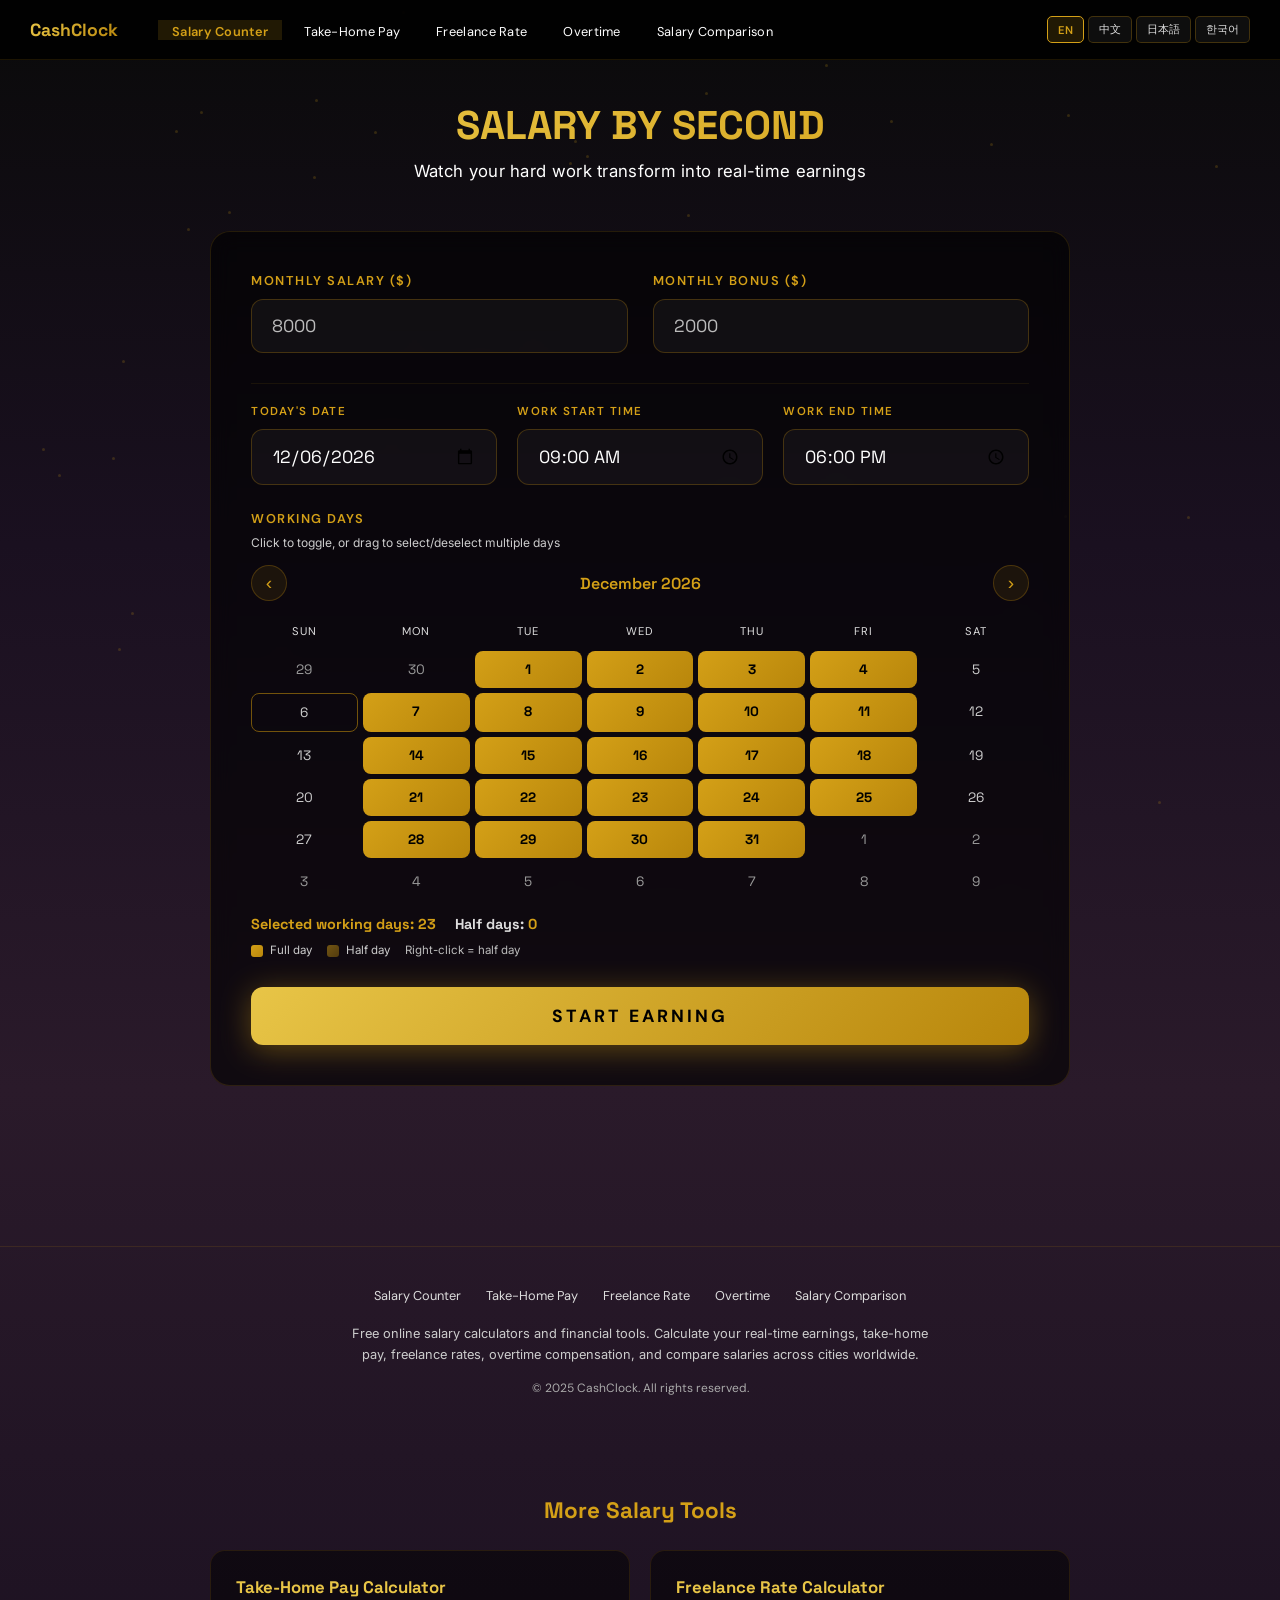
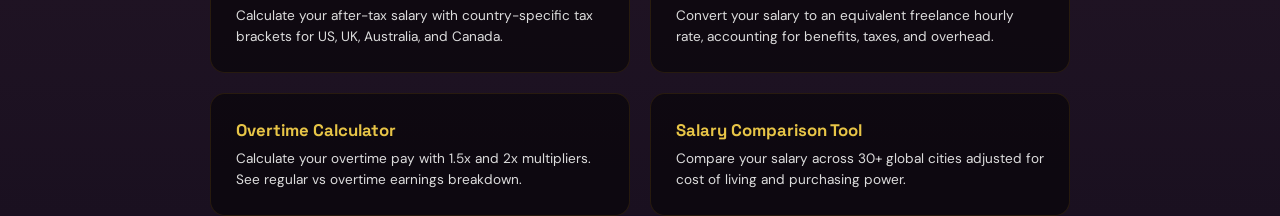
==== index.html @ 1cc2f135 "Update URLs to caseclockio.vercel.app" ====
<!DOCTYPE html>
<html lang="en">
<head>
    <meta charset="UTF-8">
    <meta name="viewport" content="width=device-width, initial-scale=1.0">
    <title>Salary By Second - Real-Time Earnings Counter | CashClock</title>
    <meta name="description" content="Watch your salary tick up in real-time. Calculate per-second, per-hour, and daily earnings with our free salary counter. Supports multiple currencies and languages.">
    <meta property="og:title" content="Salary By Second - Real-Time Earnings Counter">
    <meta property="og:description" content="Watch your hard work transform into real-time earnings. Free online salary counter.">
    <meta property="og:type" content="website">
    <link rel="canonical" href="https://caseclockio.vercel.app/">
    <script type="application/ld+json">
    {
        "@context": "https://schema.org",
        "@type": "WebApplication",
        "name": "Salary By Second",
        "description": "Real-time salary earnings counter that calculates your per-second income",
        "applicationCategory": "FinanceApplication",
        "operatingSystem": "Any",
        "offers": { "@type": "Offer", "price": "0", "priceCurrency": "USD" }
    }
    </script>
    <link rel="stylesheet" href="/css/shared.css">
    <style>
        body {
            background: linear-gradient(180deg, #0a0a0a 0%, #1a1020 30%, #2a1a2a 60%, #1a1020 100%);
        }

        .bg-image {
            position: fixed;
            top: 0; left: 0; width: 100%; height: 100%;
            background: url('https://images.unsplash.com/photo-1507525428034-b723cf961d3e?w=1920&q=80&auto=format') center center / cover no-repeat;
            opacity: 0.35;
            z-index: 0;
            pointer-events: none;
        }

        .bg-particles {
            position: fixed; top: 0; left: 0; width: 100%; height: 100%;
            pointer-events: none; z-index: 0;
        }

        .particle {
            position: absolute; width: 3px; height: 3px;
            background: var(--gold); border-radius: 50%;
            animation: float 6s infinite ease-in-out; opacity: 0.2;
        }

        @keyframes float {
            0%, 100% { transform: translateY(0) translateX(0); opacity: 0.2; }
            50% { transform: translateY(-20px) translateX(10px); opacity: 0.5; }
        }

        .container {
            max-width: 900px; margin: 0 auto; padding: 40px 20px;
            position: relative; z-index: 10;
        }

        header { text-align: center; margin-bottom: 50px; }

        header h1 {
            font-family: 'Space Grotesk', sans-serif;
            font-size: 2.5rem; font-weight: 700;
            background: linear-gradient(135deg, #e8c547 0%, #d4a017 40%, #b8860b 70%, #e8c547 100%);
            -webkit-background-clip: text; -webkit-text-fill-color: transparent;
            background-clip: text; margin-bottom: 10px;
            animation: shimmer 4s infinite; background-size: 300% auto;
        }

        @keyframes shimmer {
            0% { background-position: 0% center; }
            100% { background-position: 300% center; }
        }

        header p { font-size: 1.05rem; color: #fff; font-weight: 400; letter-spacing: 0.3px; }

        .input-section {
            background: rgba(0, 0, 0, 0.6);
            border: 1px solid var(--gold-subtle);
            border-radius: 20px; padding: 40px; margin-bottom: 40px;
            backdrop-filter: blur(10px);
        }

        .input-grid { display: grid; grid-template-columns: 1fr 1fr; gap: 25px; }

        .input-group { display: flex; flex-direction: column; }

        .input-group label {
            font-family: 'DM Sans', sans-serif; font-size: 0.8rem;
            color: var(--gold); text-transform: uppercase;
            letter-spacing: 1.5px; margin-bottom: 10px; font-weight: 600;
        }

        .input-group input, .input-group select {
            background: rgba(255, 255, 255, 0.04);
            border: 1px solid rgba(184, 134, 11, 0.3);
            border-radius: 12px; padding: 15px 20px; font-size: 1.1rem;
            color: #fff; font-family: 'Space Grotesk', sans-serif;
            transition: all 0.3s ease; outline: none;
        }

        .input-group input:focus, .input-group select:focus {
            border-color: var(--gold); box-shadow: 0 0 20px var(--gold-glow);
        }

        .input-group input::placeholder { color: #bbb; }

        .input-group select {
            cursor: pointer; appearance: none;
            background-image: url("data:image/svg+xml,%3Csvg xmlns='http://www.w3.org/2000/svg' width='12' height='12' fill='%23d4a017' viewBox='0 0 16 16'%3E%3Cpath d='M8 11L3 6h10l-5 5z'/%3E%3C/svg%3E");
            background-repeat: no-repeat; background-position: right 15px center;
        }

        .input-group select option { background: #1a1a2e; color: #fff; }

        .time-settings {
            grid-column: 1 / -1; display: grid;
            grid-template-columns: 1fr 1fr 1fr; gap: 20px;
            margin-top: 5px; padding-top: 20px;
            border-top: 1px solid rgba(184, 134, 11, 0.1);
        }

        .time-settings .input-group label { font-size: 0.72rem; }

        .calendar-section { grid-column: 1 / -1; }

        .calendar-header {
            display: flex; align-items: center;
            justify-content: space-between; margin-bottom: 15px;
        }

        .calendar-header button {
            background: rgba(184, 134, 11, 0.1);
            border: 1px solid rgba(184, 134, 11, 0.3);
            color: var(--gold); width: 36px; height: 36px;
            border-radius: 50%; cursor: pointer; font-size: 1.2rem;
            transition: all 0.3s ease;
        }

        .calendar-header button:hover { background: rgba(184, 134, 11, 0.3); }

        .calendar-header span {
            font-family: 'Space Grotesk', sans-serif;
            font-size: 1rem; color: var(--gold); font-weight: 600;
        }

        .calendar-grid {
            display: grid; grid-template-columns: repeat(7, 1fr);
            gap: 5px; user-select: none; -webkit-user-select: none;
        }

        .calendar-day-header {
            text-align: center; font-family: 'DM Sans', sans-serif;
            font-size: 0.7rem; color: #ddd; padding: 8px 0;
            text-transform: uppercase; letter-spacing: 1px;
        }

        .calendar-day {
            text-align: center; padding: 10px 5px; border-radius: 8px;
            cursor: pointer; font-size: 0.85rem;
            font-family: 'Space Grotesk', sans-serif;
            transition: all 0.2s ease; color: #ccc;
        }

        .calendar-day:hover { background: var(--gold-subtle); }

        .calendar-day.selected {
            background: linear-gradient(135deg, var(--gold), var(--gold-deep));
            color: #000; font-weight: 700;
        }

        .calendar-day.half-day {
            background: linear-gradient(135deg, rgba(212, 160, 23, 0.5), rgba(184, 134, 11, 0.4));
            color: #fff; font-weight: 600;
            position: relative;
        }

        .calendar-day.half-day::after {
            content: '½';
            position: absolute;
            top: 1px;
            right: 4px;
            font-size: 0.55rem;
            color: var(--gold-light);
            font-weight: 700;
        }

        .calendar-day.other-month { color: #999; }
        .calendar-day.today { border: 1px solid rgba(184, 134, 11, 0.6); }

        .selected-days-display { margin-top: 15px; font-size: 0.9rem; color: #aaa; }
        .selected-days-display span {
            color: var(--gold); font-family: 'Space Grotesk', sans-serif; font-weight: 700;
        }

        .start-btn {
            display: block; width: 100%; margin-top: 30px; padding: 18px;
            background: linear-gradient(135deg, var(--gold-light), var(--gold-deep));
            border: none; border-radius: 12px; font-size: 1.1rem;
            font-weight: 700; color: #000; cursor: pointer;
            font-family: 'DM Sans', sans-serif; text-transform: uppercase;
            letter-spacing: 3px; transition: all 0.3s ease;
            box-shadow: 0 5px 30px var(--gold-glow);
        }

        .start-btn:hover { transform: translateY(-2px); box-shadow: 0 8px 40px rgba(212, 160, 23, 0.5); }
        .start-btn:active { transform: translateY(0); }

        .counter-section { display: none; text-align: center; padding: 60px 20px; }
        .counter-section.active { display: block; animation: fadeIn 1s ease; }

        @keyframes fadeIn {
            from { opacity: 0; transform: translateY(30px); }
            to { opacity: 1; transform: translateY(0); }
        }

        .motivational-quote {
            font-family: 'DM Sans', sans-serif; font-size: 1rem;
            color: #ddd; font-style: italic; margin-bottom: 40px; min-height: 30px;
        }

        .today-date-display {
            font-family: 'DM Sans', sans-serif; font-size: 0.85rem;
            color: #ddd; margin-bottom: 20px; letter-spacing: 0.5px;
        }
        .today-date-display span { color: var(--gold); font-weight: 600; }

        .earnings-label {
            font-family: 'DM Sans', sans-serif; font-size: 0.85rem;
            text-transform: uppercase; letter-spacing: 3px;
            color: var(--gold); margin-bottom: 15px; font-weight: 500;
        }

        .earnings-display {
            font-family: 'Space Grotesk', sans-serif; font-size: 4.5rem; font-weight: 700;
            background: linear-gradient(135deg, #e8c547 0%, #fff 30%, #e8c547 60%, #b8860b 100%);
            -webkit-background-clip: text; -webkit-text-fill-color: transparent;
            background-clip: text; background-size: 300% auto;
            animation: shimmer 3s infinite linear; margin-bottom: 10px; line-height: 1.2;
        }

        .total-earned-section {
            margin-top: 30px; padding: 25px;
            background: rgba(0, 0, 0, 0.4);
            border: 1px solid rgba(184, 134, 11, 0.2); border-radius: 15px;
        }

        .total-earned-label {
            font-family: 'DM Sans', sans-serif; font-size: 0.8rem;
            text-transform: uppercase; letter-spacing: 2px; color: #ddd; margin-bottom: 8px;
        }

        .total-earned-value {
            font-family: 'Space Grotesk', sans-serif; font-size: 2.2rem;
            font-weight: 700; color: var(--gold-light);
        }

        .per-second-display {
            font-family: 'Space Grotesk', sans-serif; font-size: 1.1rem;
            color: #ddd; margin-bottom: 40px;
        }
        .per-second-display span { color: var(--gold); }

        .stats-grid { display: grid; grid-template-columns: repeat(3, 1fr); gap: 20px; margin-top: 40px; }

        .stat-card {
            background: rgba(0, 0, 0, 0.4);
            border: 1px solid rgba(184, 134, 11, 0.12);
            border-radius: 15px; padding: 25px 15px;
        }
        .stat-card .stat-value {
            font-family: 'Space Grotesk', sans-serif; font-size: 1.4rem;
            color: var(--gold-light); margin-bottom: 5px; font-weight: 600;
        }
        .stat-card .stat-label {
            font-family: 'DM Sans', sans-serif; font-size: 0.72rem;
            color: #ddd; text-transform: uppercase; letter-spacing: 1px;
        }

        .progress-bar {
            margin-top: 40px; background: rgba(255, 255, 255, 0.05);
            border-radius: 10px; height: 6px; overflow: hidden;
        }
        .progress-fill {
            height: 100%; background: linear-gradient(90deg, var(--gold-deep), var(--gold-light));
            border-radius: 10px; transition: width 1s linear; width: 0%;
        }
        .progress-label {
            display: flex; justify-content: space-between; margin-top: 10px;
            font-family: 'DM Sans', sans-serif; font-size: 0.75rem; color: #bbb;
        }

        .reset-btn {
            margin-top: 40px; padding: 12px 30px; background: transparent;
            border: 1px solid rgba(255, 255, 255, 0.15); border-radius: 8px;
            color: #ccc; cursor: pointer; font-family: 'DM Sans', sans-serif;
            font-size: 0.85rem; transition: all 0.3s ease;
        }
        .reset-btn:hover { border-color: var(--gold); color: var(--gold); }

        /* Falling dollar signs */
        .falling-container {
            position: fixed; top: 0; left: 0; width: 100%; height: 100%;
            pointer-events: none; z-index: 1000; overflow: hidden;
        }

        .falling-dollar {
            position: absolute; top: -80px;
            font-family: 'Space Grotesk', sans-serif;
            font-weight: 700;
            color: var(--gold-light);
            text-shadow: 0 0 10px var(--gold-glow), 0 2px 4px rgba(0,0,0,0.3);
            animation: dollarFall linear forwards;
            opacity: 0.9;
        }

        .falling-dollar.large {
            font-size: 3.5rem;
            text-shadow: 0 0 20px var(--gold-glow), 0 0 40px rgba(212, 160, 23, 0.2), 0 3px 6px rgba(0,0,0,0.4);
        }

        .falling-dollar.medium {
            font-size: 2.2rem;
        }

        .falling-dollar.small {
            font-size: 1.4rem;
            opacity: 0.7;
        }

        @keyframes dollarFall {
            0% { transform: translateY(0) rotate(0deg) scale(1); opacity: 0.9; }
            10% { opacity: 1; }
            85% { opacity: 0.8; }
            100% { transform: translateY(110vh) rotate(var(--rotation)) scale(0.8); opacity: 0; }
        }

        .milestone-flash {
            position: fixed; top: 50%; left: 50%;
            transform: translate(-50%, -50%);
            font-family: 'Space Grotesk', sans-serif;
            font-size: 3rem; font-weight: 700;
            color: var(--gold-light);
            text-shadow: 0 0 30px var(--gold-glow);
            pointer-events: none; z-index: 1001;
            animation: milestoneAnim 2s ease-out forwards;
        }

        @keyframes milestoneAnim {
            0% { opacity: 0; transform: translate(-50%, -50%) scale(0.5); }
            20% { opacity: 1; transform: translate(-50%, -50%) scale(1.2); }
            40% { transform: translate(-50%, -50%) scale(1); }
            100% { opacity: 0; transform: translate(-50%, -70%) scale(1); }
        }

        @media (max-width: 768px) {
            .input-grid { grid-template-columns: 1fr; }
            .time-settings { grid-template-columns: 1fr; }
            .earnings-display { font-size: 2.5rem; }
            .total-earned-value { font-size: 1.6rem; }
            .stats-grid { grid-template-columns: 1fr; }
            header h1 { font-size: 1.6rem; }
        }
    </style>
</head>
<body>
    <div class="bg-image"></div>
    <div class="bg-particles" id="particles"></div>
    <div class="falling-container" id="fallingContainer"></div>

    <div class="container">
        <header>
            <h1 data-i18n="title">SALARY BY SECOND</h1>
            <p data-i18n="subtitle">Watch your hard work transform into real-time earnings</p>
        </header>

        <div class="input-section" id="inputSection">
            <div class="input-grid">
                <div class="input-group">
                    <label data-i18n="monthly_salary">Monthly Salary ($)</label>
                    <input type="number" id="salary" placeholder="8000" min="0" step="100">
                </div>
                <div class="input-group">
                    <label data-i18n="monthly_bonus">Monthly Bonus ($)</label>
                    <input type="number" id="bonus" placeholder="2000" min="0" step="100">
                </div>

                <div class="time-settings">
                    <div class="input-group">
                        <label data-i18n="todays_date">Today's Date</label>
                        <input type="date" id="todayDate">
                    </div>
                    <div class="input-group">
                        <label data-i18n="work_start">Work Start Time</label>
                        <input type="time" id="startTime" value="09:00">
                    </div>
                    <div class="input-group">
                        <label data-i18n="work_end">Work End Time</label>
                        <input type="time" id="endTime" value="18:00">
                    </div>
                </div>

                <div class="calendar-section">
                    <label style="font-family: 'DM Sans', sans-serif; font-size: 0.8rem; color: var(--gold); text-transform: uppercase; letter-spacing: 1.5px; font-weight: 600; display: block; margin-bottom: 8px;" data-i18n="working_days">Working Days</label>
                    <p style="font-size: 0.75rem; color: #ccc; margin-bottom: 15px;" data-i18n="drag_hint">Click to toggle, or drag to select/deselect multiple days</p>
                    <div class="calendar-header">
                        <button id="prevMonth">&#8249;</button>
                        <span id="calendarTitle"></span>
                        <button id="nextMonth">&#8250;</button>
                    </div>
                    <div class="calendar-grid" id="calendarGrid"></div>
                    <div class="selected-days-display">
                        <span data-i18n="selected_days">Selected working days:</span> <span id="selectedCount">0</span>
                        <span style="margin-left: 15px; color: #ddd;" data-i18n="half_day_count_label">Half days:</span> <span id="halfDayCount" style="color: var(--gold); font-family: 'Space Grotesk', sans-serif; font-weight: 700;">0</span>
                    </div>
                    <div style="margin-top: 10px; font-size: 0.72rem; color: #ccc; display: flex; gap: 15px; align-items: center;">
                        <span><span style="display:inline-block; width:12px; height:12px; border-radius:3px; background: linear-gradient(135deg, var(--gold), var(--gold-deep)); vertical-align: middle; margin-right: 4px;"></span> <span data-i18n="legend_full">Full day</span></span>
                        <span><span style="display:inline-block; width:12px; height:12px; border-radius:3px; background: linear-gradient(135deg, rgba(212,160,23,0.5), rgba(184,134,11,0.4)); vertical-align: middle; margin-right: 4px;"></span> <span data-i18n="legend_half">Half day</span></span>
                        <span style="color: #bbb;" data-i18n="right_click_hint">Right-click = half day</span>
                    </div>
                </div>
            </div>
            <button class="start-btn" id="startBtn" data-i18n="start_btn">START EARNING</button>
        </div>

        <div class="counter-section" id="counterSection">
            <div class="motivational-quote" id="quote"></div>
            <div class="today-date-display"><span data-i18n="today_label">Today:</span> <span id="displayDate"></span></div>
            <div class="earnings-label" data-i18n="earned_today">Earned Today</div>
            <div class="earnings-display" id="earningsDisplay">$0.0000</div>
            <div class="per-second-display">
                <span id="perSecond">$0.0000</span> <span data-i18n="per_second">/ second</span>
            </div>

            <div class="total-earned-section" style="margin-top: 15px; border-color: rgba(184, 134, 11, 0.3);">
                <div class="total-earned-label" data-i18n="total_month">Total Earned This Month</div>
                <div class="total-earned-value" id="totalEarnedMonth">$0.00</div>
                <div style="font-family: 'DM Sans', sans-serif; font-size: 0.75rem; color: #ccc; margin-top: 6px;" id="monthBreakdown"></div>
            </div>

            <div class="stats-grid">
                <div class="stat-card">
                    <div class="stat-value" id="statHour">$0</div>
                    <div class="stat-label" data-i18n="per_hour">Per Hour</div>
                </div>
                <div class="stat-card">
                    <div class="stat-value" id="statDay">$0</div>
                    <div class="stat-label" data-i18n="per_day">Per Day</div>
                </div>
                <div class="stat-card">
                    <div class="stat-value" id="statMonth">$0</div>
                    <div class="stat-label" data-i18n="this_month">This Month</div>
                </div>
            </div>
            <div class="progress-bar">
                <div class="progress-fill" id="progressFill"></div>
            </div>
            <div class="progress-label">
                <span id="progressStart">9:00 AM</span>
                <span id="progressPercent">0%</span>
                <span id="progressEnd">6:00 PM</span>
            </div>
            <button class="reset-btn" id="resetBtn" data-i18n="reset_btn">&#8592; Adjust Settings</button>
        </div>
    </div>

    <script>
        // ====== TRANSLATIONS ======
        const i18n = {
            en: {
                title: "SALARY BY SECOND",
                subtitle: "Watch your hard work transform into real-time earnings",
                monthly_salary: "Monthly Salary ($)",
                monthly_bonus: "Monthly Bonus ($)",
                todays_date: "Today's Date",
                work_start: "Work Start Time",
                work_end: "Work End Time",
                working_days: "Working Days",
                drag_hint: "Click to toggle, or drag to select/deselect multiple days",
                selected_days: "Selected working days:",
                start_btn: "START EARNING",
                today_label: "Today:",
                earned_today: "Earned Today",
                per_second: "/ second",
                total_month: "Total Earned This Month",
                per_hour: "Per Hour",
                per_day: "Per Day",
                this_month: "This Month",
                reset_btn: "← Adjust Settings",
                half_day_count_label: "Half days:",
                legend_full: "Full day",
                legend_half: "Half day",
                right_click_hint: "Right-click = half day",
                completed_days: "{n} completed day(s) + today in progress",
                more_tools: "More Salary Tools",
                tool_takehome_title: "Take-Home Pay Calculator",
                tool_takehome_desc: "Calculate your after-tax salary with country-specific tax brackets for US, UK, Australia, and Canada.",
                tool_freelance_title: "Freelance Rate Calculator",
                tool_freelance_desc: "Convert your salary to an equivalent freelance hourly rate, accounting for benefits, taxes, and overhead.",
                tool_overtime_title: "Overtime Calculator",
                tool_overtime_desc: "Calculate your overtime pay with 1.5x and 2x multipliers. See regular vs overtime earnings breakdown.",
                tool_comparison_title: "Salary Comparison Tool",
                tool_comparison_desc: "Compare your salary across 30+ global cities adjusted for cost of living and purchasing power.",
                quotes: [
                    "Every second counts. Your time is literally money.",
                    "Success is the sum of small efforts, repeated day in and day out.",
                    "The only way to do great work is to love what you do.",
                    "The harder you work, the luckier you get.",
                    "Don't watch the clock; do what it does. Keep going.",
                    "Work hard in silence. Let success make the noise.",
                    "You are worth every penny and more.",
                    "Dreams don't work unless you do.",
                    "Your value doesn't decrease based on someone's inability to see your worth.",
                    "Make money while you sleep... but first, make it while you're awake."
                ]
            },
            zh: {
                title: "每秒薪资",
                subtitle: "看着你的努力实时转化为收入",
                monthly_salary: "月薪 ($)",
                monthly_bonus: "月奖金 ($)",
                todays_date: "今天日期",
                work_start: "上班时间",
                work_end: "下班时间",
                working_days: "工作日",
                drag_hint: "点击切换，或拖动选择/取消多个日期",
                selected_days: "已选工作日：",
                start_btn: "开始赚钱",
                today_label: "今天：",
                earned_today: "今日已赚",
                per_second: "/ 秒",
                total_month: "本月总收入",
                per_hour: "每小时",
                per_day: "每天",
                this_month: "本月",
                reset_btn: "← 调整设置",
                half_day_count_label: "半天：",
                legend_full: "全天",
                legend_half: "半天",
                right_click_hint: "右键 = 设为半天",
                completed_days: "{n} 天已完成 + 今天进行中",
                more_tools: "更多薪资工具",
                tool_takehome_title: "税后工资计算器",
                tool_takehome_desc: "根据美国、英国、澳大利亚和加拿大的税率计算你的税后工资。",
                tool_freelance_title: "自由职业费率计算器",
                tool_freelance_desc: "将你的工资转换为等效的自由职业时薪，包含福利、税费和间接成本。",
                tool_overtime_title: "加班工资计算器",
                tool_overtime_desc: "使用1.5倍和2倍加班倍率计算加班费。查看常规与加班收入的明细。",
                tool_comparison_title: "薪资对比工具",
                tool_comparison_desc: "根据生活成本和购买力，在全球30多个城市之间比较你的薪资。",
                quotes: [
                    "每一秒都算数，你的时间就是金钱。",
                    "成功是日复一日小努力的总和。",
                    "做你热爱的事，才能做出伟大的作品。",
                    "越努力，越幸运。",
                    "不要看时钟，要像它一样不停前行。",
                    "默默努力，让成功发出声音。",
                    "你值得每一分钱，甚至更多。",
                    "梦想不会自己实现，除非你去行动。",
                    "你的价值不会因为别人看不到而减少。",
                    "先在清醒时赚钱，然后才能在睡梦中赚钱。"
                ]
            },
            ja: {
                title: "秒給",
                subtitle: "あなたの努力がリアルタイムで収入になる",
                monthly_salary: "月給 ($)",
                monthly_bonus: "月ボーナス ($)",
                todays_date: "今日の日付",
                work_start: "始業時間",
                work_end: "終業時間",
                working_days: "勤務日",
                drag_hint: "クリックで切り替え、ドラッグで複数選択",
                selected_days: "選択した勤務日：",
                start_btn: "稼ぎ始める",
                today_label: "今日：",
                earned_today: "今日の収入",
                per_second: "/ 秒",
                total_month: "今月の累計収入",
                per_hour: "時給",
                per_day: "日給",
                this_month: "今月",
                reset_btn: "← 設定に戻る",
                half_day_count_label: "半日：",
                legend_full: "全日",
                legend_half: "半日",
                right_click_hint: "右クリック = 半日",
                completed_days: "{n}日完了 + 今日進行中",
                more_tools: "その他の給与ツール",
                tool_takehome_title: "手取り計算機",
                tool_takehome_desc: "米国、英国、オーストラリア、カナダの税率で税引後の給与を計算します。",
                tool_freelance_title: "フリーランス単価計算機",
                tool_freelance_desc: "給与をフリーランスの時給に換算。福利厚生、税金、諸経費を考慮。",
                tool_overtime_title: "残業代計算機",
                tool_overtime_desc: "1.5倍・2倍の残業代を計算。通常勤務と残業収入の内訳を表示。",
                tool_comparison_title: "給与比較ツール",
                tool_comparison_desc: "生活費と購買力を考慮して、世界30以上の都市で給与を比較できます。",
                quotes: [
                    "一秒一秒が大切。あなたの時間はお金そのもの。",
                    "成功とは、日々の小さな努力の積み重ね。",
                    "好きなことをすることが偉大な仕事への道。",
                    "努力すればするほど、運が良くなる。",
                    "時計を見るな。時計のように進み続けろ。",
                    "黙々と努力し、成功で語れ。",
                    "あなたはそれ以上の価値がある。",
                    "行動しなければ、夢は実現しない。",
                    "他人が見えなくても、あなたの価値は変わらない。",
                    "まず起きている時に稼ごう。そうすれば寝ている間も稼げる。"
                ]
            },
            ko: {
                title: "초봉계산기",
                subtitle: "당신의 노력이 실시간으로 수입이 되는 것을 확인하세요",
                monthly_salary: "월급 ($)",
                monthly_bonus: "월 보너스 ($)",
                todays_date: "오늘 날짜",
                work_start: "출근 시간",
                work_end: "퇴근 시간",
                working_days: "근무일",
                drag_hint: "클릭으로 전환, 드래그로 여러 날짜 선택/해제",
                selected_days: "선택된 근무일:",
                start_btn: "수익 시작",
                today_label: "오늘:",
                earned_today: "오늘 번 금액",
                per_second: "/ 초",
                total_month: "이번 달 총 수입",
                per_hour: "시급",
                per_day: "일급",
                this_month: "이번 달",
                reset_btn: "← 설정 조정",
                half_day_count_label: "반일:",
                legend_full: "전일",
                legend_half: "반일",
                right_click_hint: "우클릭 = 반일",
                completed_days: "{n}일 완료 + 오늘 진행 중",
                more_tools: "더 많은 급여 도구",
                tool_takehome_title: "실수령액 계산기",
                tool_takehome_desc: "미국, 영국, 호주, 캐나다의 세율로 세후 급여를 계산합니다.",
                tool_freelance_title: "프리랜서 단가 계산기",
                tool_freelance_desc: "급여를 프리랜서 시급으로 환산. 복리후생, 세금, 간접비를 고려합니다.",
                tool_overtime_title: "야근수당 계산기",
                tool_overtime_desc: "1.5배, 2배 야근수당을 계산합니다. 정규 근무와 야근 수입 내역을 확인하세요.",
                tool_comparison_title: "급여 비교 도구",
                tool_comparison_desc: "생활비와 구매력을 기준으로 전 세계 30개 이상의 도시에서 급여를 비교합니다.",
                quotes: [
                    "매 초가 중요합니다. 당신의 시간은 곧 돈입니다.",
                    "성공은 매일 반복되는 작은 노력의 총합입니다.",
                    "좋아하는 일을 해야 위대한 일을 할 수 있습니다.",
                    "더 열심히 일할수록 더 운이 좋아집니다.",
                    "시계를 보지 마세요. 시계처럼 계속 전진하세요.",
                    "조용히 노력하고, 성공으로 말하세요.",
                    "당신은 그 이상의 가치가 있습니다.",
                    "행동하지 않으면 꿈은 이루어지지 않습니다.",
                    "다른 사람이 보지 못한다고 당신의 가치가 줄어들지 않습니다.",
                    "먼저 깨어있을 때 번세요. 그러면 자는 동안에도 번 수 있습니다."
                ]
            }
        };

        let currentLang = 'en';

        window.pageI18n = i18n;
        window.onLanguageChange = function(lang) {
            currentLang = lang;
        };

        // ====== STATE ======
        let selectedDays = new Set();  // full working days
        let halfDays = new Set();      // half working days
        let currentMonth, currentYear;
        let countingInterval = null;
        let lastCoinThreshold = 0;
        let perSecondRate = 0;
        let workStartMinutes = 540;
        let workEndMinutes = 1080;
        let setToday = null;

        let isDragging = false;
        let dragMode = null; // 'select', 'deselect', or 'half'
        let draggedDays = [];

        const today = new Date();
        currentMonth = today.getMonth();
        currentYear = today.getFullYear();

        const todayInput = document.getElementById('todayDate');
        const yyyy = today.getFullYear();
        const mm = String(today.getMonth() + 1).padStart(2, '0');
        const dd = String(today.getDate()).padStart(2, '0');
        todayInput.value = `${yyyy}-${mm}-${dd}`;

        // ====== PARTICLES ======
        function initParticles() {
            const container = document.getElementById('particles');
            for (let i = 0; i < 50; i++) {
                const particle = document.createElement('div');
                particle.className = 'particle';
                particle.style.left = Math.random() * 100 + '%';
                particle.style.top = Math.random() * 100 + '%';
                particle.style.animationDelay = Math.random() * 6 + 's';
                particle.style.animationDuration = (4 + Math.random() * 4) + 's';
                container.appendChild(particle);
            }
        }

        // ====== FALLING DOLLARS ======
        function createFallingDollar(x) {
            const container = document.getElementById('fallingContainer');
            const sizes = ['large', 'medium', 'small'];
            const size = sizes[Math.floor(Math.random() * sizes.length)];
            const rotation = (Math.random() - 0.5) * 60;

            const el = document.createElement('div');
            el.className = `falling-dollar ${size}`;
            el.textContent = '$';
            el.style.left = x + 'px';
            el.style.setProperty('--rotation', rotation + 'deg');
            el.style.animationDuration = (2.2 + Math.random() * 1.8) + 's';

            container.appendChild(el);
            setTimeout(() => el.remove(), 4500);
        }

        function dropDollars() {
            const count = 10 + Math.floor(Math.random() * 8);
            for (let i = 0; i < count; i++) {
                setTimeout(() => {
                    const x = Math.random() * window.innerWidth;
                    createFallingDollar(x);
                }, i * 80);
            }
        }

        // Background click
        document.addEventListener('click', (e) => {
            if (e.target.closest('.input-section') || e.target.closest('.counter-section') || e.target.closest('.lang-switcher')) return;
            const count = 4 + Math.floor(Math.random() * 4);
            for (let i = 0; i < count; i++) {
                setTimeout(() => {
                    const x = e.clientX + (Math.random() - 0.5) * 150;
                    createFallingDollar(x);
                }, i * 60);
            }
        });

        // ====== CALENDAR ======
        function applyDayState(el, dateKey) {
            el.classList.remove('selected', 'half-day');
            if (selectedDays.has(dateKey)) el.classList.add('selected');
            else if (halfDays.has(dateKey)) el.classList.add('half-day');
        }

        function cycleDayState(dateKey, el) {
            // Left click cycles: unselected -> full day -> unselected
            if (selectedDays.has(dateKey)) {
                selectedDays.delete(dateKey);
            } else if (halfDays.has(dateKey)) {
                halfDays.delete(dateKey);
                selectedDays.add(dateKey);
            } else {
                selectedDays.add(dateKey);
            }
            applyDayState(el, dateKey);
            updateSelectedCount();
        }

        function setHalfDay(dateKey, el) {
            // Right click sets half day, or removes if already half
            selectedDays.delete(dateKey);
            if (halfDays.has(dateKey)) {
                halfDays.delete(dateKey);
            } else {
                halfDays.add(dateKey);
            }
            applyDayState(el, dateKey);
            updateSelectedCount();
        }

        function renderCalendar() {
            const grid = document.getElementById('calendarGrid');
            const title = document.getElementById('calendarTitle');
            const monthNames = ['January', 'February', 'March', 'April', 'May', 'June',
                'July', 'August', 'September', 'October', 'November', 'December'];

            title.textContent = `${monthNames[currentMonth]} ${currentYear}`;
            grid.innerHTML = '';

            const dayHeaders = ['Sun', 'Mon', 'Tue', 'Wed', 'Thu', 'Fri', 'Sat'];
            dayHeaders.forEach(d => {
                const el = document.createElement('div');
                el.className = 'calendar-day-header';
                el.textContent = d;
                grid.appendChild(el);
            });

            const firstDay = new Date(currentYear, currentMonth, 1).getDay();
            const daysInMonth = new Date(currentYear, currentMonth + 1, 0).getDate();
            const prevMonthDays = new Date(currentYear, currentMonth, 0).getDate();

            for (let i = firstDay - 1; i >= 0; i--) {
                const el = document.createElement('div');
                el.className = 'calendar-day other-month';
                el.textContent = prevMonthDays - i;
                grid.appendChild(el);
            }

            for (let day = 1; day <= daysInMonth; day++) {
                const el = document.createElement('div');
                el.className = 'calendar-day';
                el.textContent = day;
                const dateKey = `${currentYear}-${currentMonth}-${day}`;
                el.dataset.dateKey = dateKey;

                if (day === today.getDate() && currentMonth === today.getMonth() && currentYear === today.getFullYear()) {
                    el.classList.add('today');
                }
                applyDayState(el, dateKey);

                // Left click drag
                el.addEventListener('mousedown', (e) => {
                    if (e.button !== 0) return;
                    e.preventDefault();
                    isDragging = true;
                    draggedDays = [dateKey];

                    if (selectedDays.has(dateKey) || halfDays.has(dateKey)) {
                        dragMode = 'deselect';
                        selectedDays.delete(dateKey);
                        halfDays.delete(dateKey);
                    } else {
                        dragMode = 'select';
                        selectedDays.add(dateKey);
                    }
                    applyDayState(el, dateKey);
                    updateSelectedCount();
                });

                el.addEventListener('mouseenter', () => {
                    if (!isDragging) return;
                    if (draggedDays.includes(dateKey)) return;
                    draggedDays.push(dateKey);

                    if (dragMode === 'select') {
                        halfDays.delete(dateKey);
                        selectedDays.add(dateKey);
                    } else {
                        selectedDays.delete(dateKey);
                        halfDays.delete(dateKey);
                    }
                    applyDayState(el, dateKey);
                    updateSelectedCount();
                });

                // Right click = half day
                el.addEventListener('contextmenu', (e) => {
                    e.preventDefault();
                    setHalfDay(dateKey, el);
                });

                grid.appendChild(el);
            }

            const totalCells = firstDay + daysInMonth;
            const remaining = 42 - totalCells;
            for (let i = 1; i <= remaining; i++) {
                const el = document.createElement('div');
                el.className = 'calendar-day other-month';
                el.textContent = i;
                grid.appendChild(el);
            }
        }

        document.addEventListener('mouseup', () => {
            isDragging = false; draggedDays = []; dragMode = null;
        });

        function updateSelectedCount() {
            document.getElementById('selectedCount').textContent = selectedDays.size;
            document.getElementById('halfDayCount').textContent = halfDays.size;
        }

        function autoSelectWeekdays() {
            const daysInMonth = new Date(currentYear, currentMonth + 1, 0).getDate();
            for (let day = 1; day <= daysInMonth; day++) {
                const date = new Date(currentYear, currentMonth, day);
                if (date.getDay() !== 0 && date.getDay() !== 6) {
                    selectedDays.add(`${currentYear}-${currentMonth}-${day}`);
                }
            }
            updateSelectedCount();
            renderCalendar();
        }

        // ====== MILESTONE ======
        function showMilestone(amount) {
            const el = document.createElement('div');
            el.className = 'milestone-flash';
            el.textContent = `+$${amount.toFixed(0)}!`;
            document.body.appendChild(el);
            setTimeout(() => el.remove(), 2000);
        }

        // ====== TIME HELPERS ======
        function parseTimeToMinutes(timeStr) {
            const [h, m] = timeStr.split(':').map(Number);
            return h * 60 + m;
        }

        function formatMinutesTo12(minutes) {
            const h = Math.floor(minutes / 60);
            const m = minutes % 60;
            const suffix = h >= 12 ? 'PM' : 'AM';
            const hour12 = h === 0 ? 12 : h > 12 ? h - 12 : h;
            return hour12 + ':' + String(m).padStart(2, '0') + ' ' + suffix;
        }

        // ====== MAIN ======
        function startCounting() {
            const salary = parseFloat(document.getElementById('salary').value) || 0;
            const bonus = parseFloat(document.getElementById('bonus').value) || 0;
            const effectiveWorkingDays = selectedDays.size + (halfDays.size * 0.5);
            const startTimeVal = document.getElementById('startTime').value;
            const endTimeVal = document.getElementById('endTime').value;
            const todayDateVal = document.getElementById('todayDate').value;

            workStartMinutes = parseTimeToMinutes(startTimeVal);
            workEndMinutes = parseTimeToMinutes(endTimeVal);

            if (salary <= 0 || effectiveWorkingDays <= 0) {
                alert('Please enter your salary and select at least one working day.');
                return;
            }
            if (workEndMinutes <= workStartMinutes) {
                alert('Work end time must be after start time.');
                return;
            }

            const workDurationMinutes = workEndMinutes - workStartMinutes;
            const hoursPerDay = workDurationMinutes / 60;
            const totalMonthly = salary + bonus;
            const dailyRate = totalMonthly / effectiveWorkingDays;
            const hourlyRate = dailyRate / hoursPerDay;
            perSecondRate = hourlyRate / 3600;

            const dateParts = todayDateVal.split('-');
            setToday = new Date(parseInt(dateParts[0]), parseInt(dateParts[1]) - 1, parseInt(dateParts[2]));

            const dateOptions = { weekday: 'long', year: 'numeric', month: 'long', day: 'numeric' };
            document.getElementById('displayDate').textContent = setToday.toLocaleDateString(currentLang === 'zh' ? 'zh-CN' : currentLang === 'ja' ? 'ja-JP' : currentLang === 'ko' ? 'ko-KR' : 'en-US', dateOptions);

            document.getElementById('statHour').textContent = '$' + hourlyRate.toFixed(2);
            document.getElementById('statDay').textContent = '$' + dailyRate.toFixed(2);
            document.getElementById('statMonth').textContent = '$' + totalMonthly.toLocaleString();
            document.getElementById('perSecond').textContent = '$' + perSecondRate.toFixed(4);
            document.getElementById('progressStart').textContent = formatMinutesTo12(workStartMinutes);
            document.getElementById('progressEnd').textContent = formatMinutesTo12(workEndMinutes);

            document.getElementById('inputSection').style.display = 'none';
            document.getElementById('counterSection').classList.add('active');

            const quotes = i18n[currentLang].quotes;
            document.getElementById('quote').textContent = quotes[Math.floor(Math.random() * quotes.length)];

            lastCoinThreshold = 0;
            if (countingInterval) clearInterval(countingInterval);

            countingInterval = setInterval(() => {
                const now = new Date();
                const nowSeconds = now.getHours() * 3600 + now.getMinutes() * 60 + now.getSeconds();
                const startSeconds = workStartMinutes * 60;
                const endSeconds = workEndMinutes * 60;

                let secondsWorkedToday = 0;
                if (nowSeconds >= endSeconds) {
                    secondsWorkedToday = workDurationMinutes * 60;
                } else if (nowSeconds > startSeconds) {
                    secondsWorkedToday = nowSeconds - startSeconds;
                }

                const totalEarnedToday = perSecondRate * secondsWorkedToday;

                const todayDay = setToday.getDate();
                const todayMonth = setToday.getMonth();
                const todayYear = setToday.getFullYear();
                let completedFullDays = 0;
                let completedHalfDays = 0;

                for (const dateKey of selectedDays) {
                    const parts = dateKey.split('-');
                    if (parseInt(parts[0]) === todayYear && parseInt(parts[1]) === todayMonth && parseInt(parts[2]) < todayDay) {
                        completedFullDays++;
                    }
                }

                for (const dateKey of halfDays) {
                    const parts = dateKey.split('-');
                    if (parseInt(parts[0]) === todayYear && parseInt(parts[1]) === todayMonth && parseInt(parts[2]) < todayDay) {
                        completedHalfDays++;
                    }
                }

                const actualEarnedToday = perSecondRate * secondsWorkedToday;

                const dailyEarning = perSecondRate * workDurationMinutes * 60;
                const pastDaysEarned = (completedFullDays * dailyEarning) + (completedHalfDays * dailyEarning * 0.5);
                const totalMonthEarned = pastDaysEarned + actualEarnedToday;

                document.getElementById('totalEarnedMonth').textContent = '$' + totalMonthEarned.toFixed(2);
                document.getElementById('monthBreakdown').textContent =
                    i18n[currentLang].completed_days.replace('{n}', completedFullDays + (completedHalfDays > 0 ? ' + ' + completedHalfDays + '×½' : ''));

                const currentThreshold = Math.floor(totalMonthEarned / 10);
                if (currentThreshold > lastCoinThreshold) {
                    dropDollars();
                    showMilestone(currentThreshold * 10);
                    lastCoinThreshold = currentThreshold;
                }

                const todayTotalSeconds = workDurationMinutes * 60;
                const progressPercent = Math.min(Math.max((secondsWorkedToday / todayTotalSeconds) * 100, 0), 100);
                document.getElementById('progressFill').style.width = progressPercent + '%';
                document.getElementById('progressPercent').textContent = progressPercent.toFixed(1) + '%';

                document.getElementById('earningsDisplay').textContent = '$' + actualEarnedToday.toFixed(4);
            }, 50);

            setInterval(() => {
                const quotes = i18n[currentLang].quotes;
                document.getElementById('quote').textContent = quotes[Math.floor(Math.random() * quotes.length)];
            }, 10000);
        }

        function reset() {
            if (countingInterval) clearInterval(countingInterval);
            countingInterval = null;
            document.getElementById('inputSection').style.display = 'block';
            document.getElementById('counterSection').classList.remove('active');
        }

        document.getElementById('prevMonth').addEventListener('click', () => {
            currentMonth--;
            if (currentMonth < 0) { currentMonth = 11; currentYear--; }
            renderCalendar();
        });

        document.getElementById('nextMonth').addEventListener('click', () => {
            currentMonth++;
            if (currentMonth > 11) { currentMonth = 0; currentYear++; }
            renderCalendar();
        });

        document.getElementById('startBtn').addEventListener('click', startCounting);
        document.getElementById('resetBtn').addEventListener('click', reset);

        initParticles();
        autoSelectWeekdays();
        renderCalendar();
    </script>
    <div class="more-tools" style="max-width: 900px; margin: 60px auto 0; padding: 0 20px; position: relative; z-index: 10;">
        <h2 data-i18n="more_tools">More Salary Tools</h2>
        <div class="tools-grid">
            <a href="/take-home-pay/" class="tool-card">
                <h3 data-i18n="tool_takehome_title">Take-Home Pay Calculator</h3>
                <p data-i18n="tool_takehome_desc">Calculate your after-tax salary with country-specific tax brackets for US, UK, Australia, and Canada.</p>
            </a>
            <a href="/freelance-rate/" class="tool-card">
                <h3 data-i18n="tool_freelance_title">Freelance Rate Calculator</h3>
                <p data-i18n="tool_freelance_desc">Convert your salary to an equivalent freelance hourly rate, accounting for benefits, taxes, and overhead.</p>
            </a>
            <a href="/overtime/" class="tool-card">
                <h3 data-i18n="tool_overtime_title">Overtime Calculator</h3>
                <p data-i18n="tool_overtime_desc">Calculate your overtime pay with 1.5x and 2x multipliers. See regular vs overtime earnings breakdown.</p>
            </a>
            <a href="/salary-comparison/" class="tool-card">
                <h3 data-i18n="tool_comparison_title">Salary Comparison Tool</h3>
                <p data-i18n="tool_comparison_desc">Compare your salary across 30+ global cities adjusted for cost of living and purchasing power.</p>
            </a>
        </div>
    </div>

    <script src="/js/shared.js"></script>
    <script defer src="/_vercel/insights/script.js"></script>
</body>
</html>
---- css/shared.css ----
@import url('https://fonts.googleapis.com/css2?family=Space+Grotesk:wght@400;600;700&family=Inter:wght@300;400;500;600;700&family=DM+Sans:wght@400;500;700&family=Noto+Sans+SC:wght@400;700&family=Noto+Sans+JP:wght@400;700&family=Noto+Sans+KR:wght@400;700&display=swap');

:root {
    --gold-light: #e8c547;
    --gold: #d4a017;
    --gold-deep: #b8860b;
    --gold-dark: #8b6914;
    --gold-glow: rgba(212, 160, 23, 0.4);
    --gold-subtle: rgba(212, 160, 23, 0.15);
    --bg-primary: #0a0a0a;
    --bg-secondary: #141420;
    --bg-card: rgba(0, 0, 0, 0.55);
    --border-subtle: rgba(184, 134, 11, 0.15);
    --border-medium: rgba(184, 134, 11, 0.3);
    --text-primary: #fff;
    --text-secondary: #f0f0f0;
    --text-muted: #e0e0e0;
    --text-dim: #ccc;
    --nav-height: 60px;
}

* { margin: 0; padding: 0; box-sizing: border-box; }

body {
    font-family: 'Inter', 'Noto Sans SC', 'Noto Sans JP', 'Noto Sans KR', -apple-system, sans-serif;
    background: linear-gradient(180deg, #0a0a0a 0%, #1a1020 30%, #2a1a2a 60%, #1a1020 100%);
    color: var(--text-primary);
    min-height: 100vh;
    overflow-x: hidden;
    padding-top: var(--nav-height);
    position: relative;
}

.bg-image {
    position: fixed;
    top: 0; left: 0; width: 100%; height: 100%;
    background: url('https://images.unsplash.com/photo-1507525428034-b723cf961d3e?w=1920&q=80&auto=format') center center / cover no-repeat;
    opacity: 0.35;
    z-index: 0;
    pointer-events: none;
}

/* ====== NAVIGATION ====== */
.site-nav {
    position: fixed;
    top: 0;
    left: 0;
    right: 0;
    height: var(--nav-height);
    background: rgba(0, 0, 0, 0.85);
    backdrop-filter: blur(20px);
    border-bottom: 1px solid var(--border-subtle);
    z-index: 9000;
    display: flex;
    align-items: center;
    padding: 0 30px;
}

.nav-brand {
    font-family: 'Space Grotesk', sans-serif;
    font-size: 1.1rem;
    font-weight: 700;
    background: linear-gradient(135deg, var(--gold-light), var(--gold-deep));
    -webkit-background-clip: text;
    -webkit-text-fill-color: transparent;
    background-clip: text;
    text-decoration: none;
    margin-right: 40px;
    white-space: nowrap;
}

.nav-links {
    display: flex;
    gap: 8px;
    list-style: none;
    flex: 1;
    overflow-x: auto;
}

.nav-links a {
    font-family: 'DM Sans', sans-serif;
    font-size: 0.8rem;
    color: #fff;
    text-decoration: none;
    padding: 8px 14px;
    border-radius: 6px;
    transition: all 0.3s ease;
    white-space: nowrap;
    letter-spacing: 0.3px;
}

.nav-links a:hover {
    color: var(--gold);
    background: var(--gold-subtle);
}

.nav-links a.active {
    color: var(--gold);
    background: var(--gold-subtle);
    font-weight: 600;
}

.nav-lang {
    display: flex;
    gap: 4px;
    margin-left: auto;
}

.nav-lang .lang-btn {
    background: rgba(255, 255, 255, 0.05);
    border: 1px solid var(--border-medium);
    color: var(--text-muted);
    padding: 5px 10px;
    border-radius: 5px;
    cursor: pointer;
    font-size: 0.7rem;
    font-family: 'DM Sans', sans-serif;
    transition: all 0.3s ease;
}

.nav-lang .lang-btn:hover {
    border-color: var(--gold);
    color: var(--gold);
}

.nav-lang .lang-btn.active {
    background: var(--gold-subtle);
    border-color: var(--gold);
    color: var(--gold);
    font-weight: 600;
}

.nav-hamburger {
    display: none;
    flex-direction: column;
    gap: 4px;
    cursor: pointer;
    padding: 8px;
    margin-left: 10px;
}

.nav-hamburger span {
    width: 20px;
    height: 2px;
    background: var(--gold);
    border-radius: 2px;
    transition: all 0.3s ease;
}

/* ====== AD SLOTS ====== */
.ad-slot {
    background: rgba(255, 255, 255, 0.02);
    border: 1px dashed var(--border-subtle);
    border-radius: 8px;
    display: flex;
    align-items: center;
    justify-content: center;
    color: var(--text-dim);
    font-family: 'DM Sans', sans-serif;
    font-size: 0.7rem;
    letter-spacing: 1px;
    text-transform: uppercase;
    overflow: hidden;
}

.ad-slot::after {
    content: 'AD SPACE';
    opacity: 0.4;
}

.ad-slot-leaderboard {
    width: 100%;
    max-width: 728px;
    height: 90px;
    margin: 0 auto 20px;
}

.ad-slot-rectangle {
    width: 300px;
    height: 250px;
}

.ad-slot-banner {
    width: 100%;
    height: 100px;
    margin: 30px 0;
}

/* ====== PAGE LAYOUT ====== */
.page-container {
    max-width: 1100px;
    margin: 0 auto;
    padding: 40px 20px;
    position: relative;
    z-index: 10;
}

.page-header {
    text-align: center;
    margin-bottom: 40px;
}

.page-header h1 {
    font-family: 'Space Grotesk', sans-serif;
    font-size: 2.2rem;
    font-weight: 700;
    background: linear-gradient(135deg, var(--gold-light) 0%, var(--gold) 40%, var(--gold-deep) 70%, var(--gold-light) 100%);
    -webkit-background-clip: text;
    -webkit-text-fill-color: transparent;
    background-clip: text;
    margin-bottom: 10px;
    animation: shimmer 4s infinite;
    background-size: 300% auto;
}

@keyframes shimmer {
    0% { background-position: 0% center; }
    100% { background-position: 300% center; }
}

.page-header p {
    font-size: 1rem;
    color: #fff;
    font-weight: 400;
    max-width: 600px;
    margin: 0 auto;
}

/* ====== CALCULATOR CARD ====== */
.calc-card {
    background: rgba(0, 0, 0, 0.6);
    border: 1px solid var(--gold-subtle);
    border-radius: 20px;
    padding: 40px;
    backdrop-filter: blur(10px);
    margin-bottom: 30px;
}

.calc-grid {
    display: grid;
    grid-template-columns: 1fr 1fr;
    gap: 25px;
}

.calc-grid.three-col {
    grid-template-columns: 1fr 1fr 1fr;
}

.calc-full-width {
    grid-column: 1 / -1;
}

/* ====== FORM ELEMENTS ====== */
.form-group {
    display: flex;
    flex-direction: column;
}

.form-group label {
    font-family: 'DM Sans', sans-serif;
    font-size: 0.8rem;
    color: var(--gold);
    text-transform: uppercase;
    letter-spacing: 1.5px;
    margin-bottom: 10px;
    font-weight: 600;
}

.form-group input,
.form-group select {
    background: rgba(255, 255, 255, 0.04);
    border: 1px solid var(--border-medium);
    border-radius: 12px;
    padding: 15px 20px;
    font-size: 1.1rem;
    color: var(--text-primary);
    font-family: 'Space Grotesk', sans-serif;
    transition: all 0.3s ease;
    outline: none;
}

.form-group input:focus,
.form-group select:focus {
    border-color: var(--gold);
    box-shadow: 0 0 20px var(--gold-glow);
}

.form-group input::placeholder {
    color: #555;
}

.form-group select {
    cursor: pointer;
    appearance: none;
    background-image: url("data:image/svg+xml,%3Csvg xmlns='http://www.w3.org/2000/svg' width='12' height='12' fill='%23d4a017' viewBox='0 0 16 16'%3E%3Cpath d='M8 11L3 6h10l-5 5z'/%3E%3C/svg%3E");
    background-repeat: no-repeat;
    background-position: right 15px center;
}

.form-group select option {
    background: #1a1a2e;
    color: #fff;
}

.calc-btn {
    display: block;
    width: 100%;
    margin-top: 30px;
    padding: 18px;
    background: linear-gradient(135deg, var(--gold-light), var(--gold-deep));
    border: none;
    border-radius: 12px;
    font-size: 1.1rem;
    font-weight: 700;
    color: #000;
    cursor: pointer;
    font-family: 'DM Sans', sans-serif;
    text-transform: uppercase;
    letter-spacing: 3px;
    transition: all 0.3s ease;
    box-shadow: 0 5px 30px var(--gold-glow);
}

.calc-btn:hover {
    transform: translateY(-2px);
    box-shadow: 0 8px 40px rgba(212, 160, 23, 0.5);
}

.calc-btn:active {
    transform: translateY(0);
}

/* ====== RESULTS ====== */
.results-section {
    display: none;
    animation: fadeIn 0.6s ease;
}

.results-section.active {
    display: block;
}

@keyframes fadeIn {
    from { opacity: 0; transform: translateY(20px); }
    to { opacity: 1; transform: translateY(0); }
}

.result-highlight {
    text-align: center;
    padding: 30px;
    background: rgba(184, 134, 11, 0.05);
    border: 1px solid rgba(184, 134, 11, 0.2);
    border-radius: 15px;
    margin-bottom: 25px;
}

.result-highlight .result-label {
    font-family: 'DM Sans', sans-serif;
    font-size: 0.8rem;
    text-transform: uppercase;
    letter-spacing: 2px;
    color: #fff;
    margin-bottom: 8px;
}

.result-highlight .result-value {
    font-family: 'Space Grotesk', sans-serif;
    font-size: 2.8rem;
    font-weight: 700;
    color: var(--gold-light);
}

.results-grid {
    display: grid;
    grid-template-columns: repeat(3, 1fr);
    gap: 15px;
    margin-top: 20px;
}

.result-card {
    background: rgba(0, 0, 0, 0.5);
    border: 1px solid var(--border-subtle);
    border-radius: 12px;
    padding: 20px 15px;
    text-align: center;
}

.result-card .result-card-value {
    font-family: 'Space Grotesk', sans-serif;
    font-size: 1.3rem;
    color: var(--gold-light);
    font-weight: 600;
    margin-bottom: 5px;
}

.result-card .result-card-label {
    font-family: 'DM Sans', sans-serif;
    font-size: 0.72rem;
    color: #ddd;
    text-transform: uppercase;
    letter-spacing: 1px;
}

/* ====== VISUAL CHARTS ====== */
.pie-chart {
    width: 180px;
    height: 180px;
    border-radius: 50%;
    margin: 20px auto;
    position: relative;
}

.pie-legend {
    display: flex;
    justify-content: center;
    gap: 20px;
    margin-top: 15px;
    font-family: 'DM Sans', sans-serif;
    font-size: 0.8rem;
}

.pie-legend-item {
    display: flex;
    align-items: center;
    gap: 6px;
    color: #eee;
}

.pie-legend-dot {
    width: 10px;
    height: 10px;
    border-radius: 50%;
}

.bar-chart {
    margin: 20px 0;
}

.bar-row {
    display: flex;
    align-items: center;
    margin-bottom: 12px;
}

.bar-label {
    font-family: 'DM Sans', sans-serif;
    font-size: 0.75rem;
    color: #eee;
    width: 100px;
    text-transform: uppercase;
    letter-spacing: 0.5px;
}

.bar-track {
    flex: 1;
    height: 24px;
    background: rgba(255, 255, 255, 0.03);
    border-radius: 6px;
    overflow: hidden;
    position: relative;
}

.bar-fill {
    height: 100%;
    border-radius: 6px;
    transition: width 0.8s ease;
    display: flex;
    align-items: center;
    padding-left: 10px;
    font-family: 'Space Grotesk', sans-serif;
    font-size: 0.75rem;
    color: #000;
    font-weight: 600;
}

.bar-fill.gold {
    background: linear-gradient(90deg, var(--gold-deep), var(--gold-light));
}

.bar-fill.green {
    background: linear-gradient(90deg, #2d8a4e, #4ade80);
}

.bar-fill.blue {
    background: linear-gradient(90deg, #1d4ed8, #60a5fa);
}

/* ====== SEO CONTENT ====== */
.seo-content {
    margin-top: 50px;
    padding: 40px;
    background: rgba(0, 0, 0, 0.6);
    border: 1px solid var(--border-subtle);
    border-radius: 20px;
}

.seo-content h2 {
    font-family: 'Space Grotesk', sans-serif;
    font-size: 1.4rem;
    color: var(--gold);
    margin-bottom: 15px;
}

.seo-content p {
    font-size: 0.95rem;
    color: #eee;
    line-height: 1.8;
    margin-bottom: 15px;
}

.seo-content ul {
    color: #eee;
    padding-left: 20px;
    line-height: 2;
    font-size: 0.9rem;
}

/* ====== MORE TOOLS ====== */
.more-tools {
    margin-top: 60px;
}

.more-tools h2 {
    font-family: 'Space Grotesk', sans-serif;
    font-size: 1.4rem;
    color: var(--gold);
    text-align: center;
    margin-bottom: 25px;
}

.tools-grid {
    display: grid;
    grid-template-columns: repeat(2, 1fr);
    gap: 20px;
}

.tool-card {
    background: rgba(0, 0, 0, 0.5);
    border: 1px solid var(--border-subtle);
    border-radius: 15px;
    padding: 25px;
    text-decoration: none;
    transition: all 0.3s ease;
    display: block;
}

.tool-card:hover {
    border-color: var(--gold);
    transform: translateY(-3px);
    box-shadow: 0 10px 30px rgba(212, 160, 23, 0.1);
}

.tool-card h3 {
    font-family: 'Space Grotesk', sans-serif;
    font-size: 1.05rem;
    color: var(--gold-light);
    margin-bottom: 8px;
}

.tool-card p {
    font-family: 'DM Sans', sans-serif;
    font-size: 0.85rem;
    color: #ddd;
    line-height: 1.5;
}

/* ====== FOOTER ====== */
.site-footer {
    margin-top: 80px;
    padding: 40px 30px;
    border-top: 1px solid var(--border-subtle);
    text-align: center;
}

.footer-links {
    display: flex;
    justify-content: center;
    gap: 25px;
    margin-bottom: 20px;
    flex-wrap: wrap;
}

.footer-links a {
    font-family: 'DM Sans', sans-serif;
    font-size: 0.8rem;
    color: #ddd;
    text-decoration: none;
    transition: color 0.3s ease;
}

.footer-links a:hover {
    color: var(--gold);
}

.footer-about {
    max-width: 600px;
    margin: 0 auto 15px;
    font-size: 0.8rem;
    color: #ccc;
    line-height: 1.6;
}

.footer-copy {
    font-size: 0.75rem;
    color: #aaa;
    font-family: 'DM Sans', sans-serif;
}

/* ====== COMPARISON CARDS ====== */
.comparison-cards {
    display: grid;
    grid-template-columns: 1fr 1fr;
    gap: 20px;
    margin-top: 20px;
}

.comparison-card {
    background: rgba(0, 0, 0, 0.5);
    border: 1px solid var(--border-subtle);
    border-radius: 15px;
    padding: 25px;
    text-align: center;
}

.comparison-card h3 {
    font-family: 'DM Sans', sans-serif;
    font-size: 0.75rem;
    text-transform: uppercase;
    letter-spacing: 1.5px;
    color: #fff;
    margin-bottom: 10px;
}

.comparison-card .comp-value {
    font-family: 'Space Grotesk', sans-serif;
    font-size: 1.8rem;
    font-weight: 700;
    color: var(--gold-light);
    margin-bottom: 5px;
}

.comparison-card .comp-detail {
    font-size: 0.8rem;
    color: #ccc;
}

/* ====== RESPONSIVE ====== */
@media (max-width: 768px) {
    :root { --nav-height: 55px; }

    .nav-links { display: none; }
    .nav-links.open {
        display: flex;
        flex-direction: column;
        position: absolute;
        top: var(--nav-height);
        left: 0;
        right: 0;
        background: rgba(10, 10, 10, 0.98);
        padding: 15px;
        border-bottom: 1px solid var(--border-subtle);
        gap: 5px;
    }
    .nav-hamburger { display: flex; }
    .nav-lang { margin-left: 10px; }
    .nav-lang .lang-btn { padding: 4px 7px; font-size: 0.65rem; }

    .page-header h1 { font-size: 1.6rem; }
    .calc-card { padding: 25px; }
    .calc-grid { grid-template-columns: 1fr; }
    .calc-grid.three-col { grid-template-columns: 1fr; }
    .results-grid { grid-template-columns: 1fr; }
    .tools-grid { grid-template-columns: 1fr; }
    .comparison-cards { grid-template-columns: 1fr; }
    .result-highlight .result-value { font-size: 2rem; }

    .ad-slot-leaderboard { height: 60px; }
    .ad-slot-rectangle { width: 100%; height: 200px; }
}
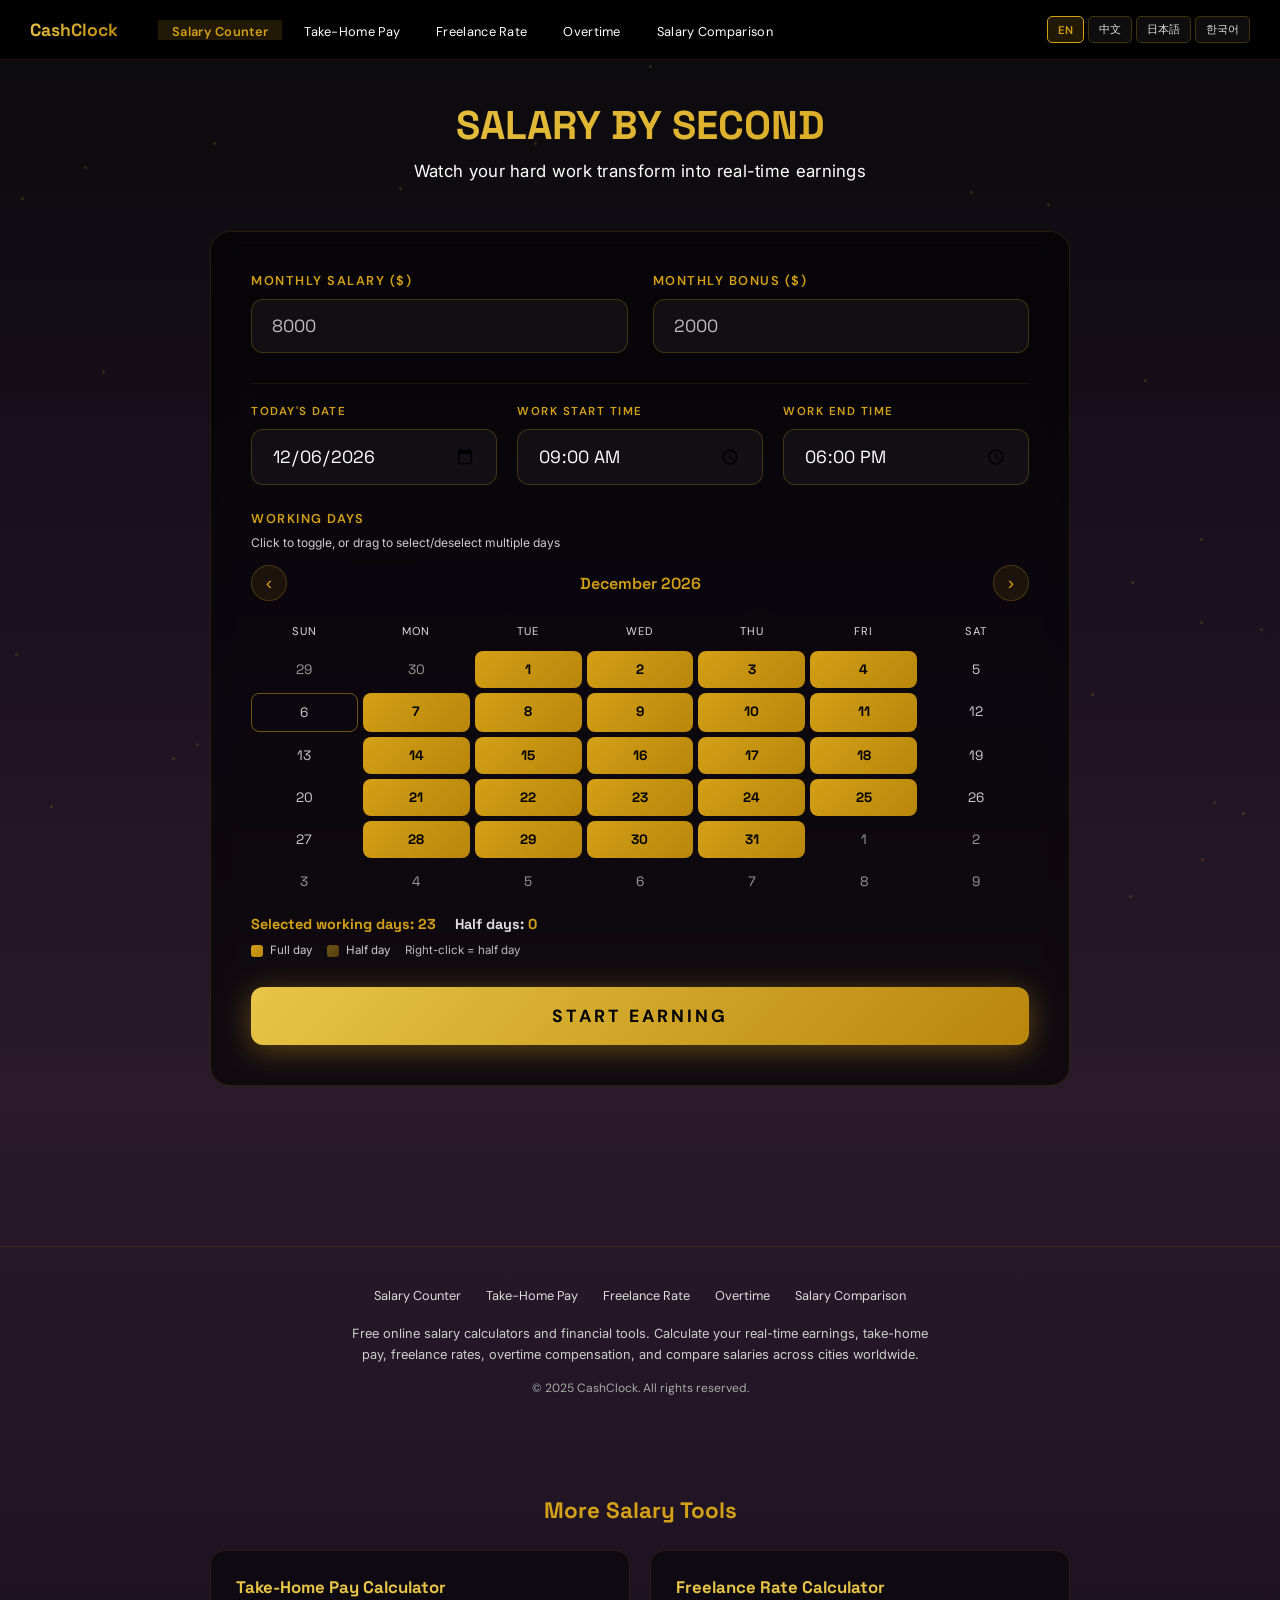
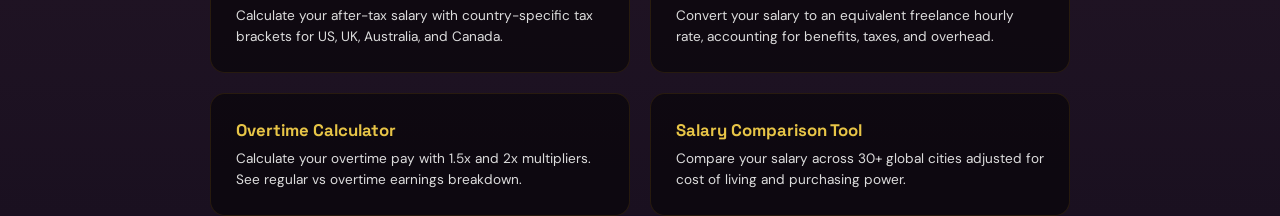
==== commit c8b7c75f: "Add Google Search Console verification meta tag" ====
--- a/index.html
+++ b/index.html
@@ -3,6 +3,7 @@
 <head>
     <meta charset="UTF-8">
     <meta name="viewport" content="width=device-width, initial-scale=1.0">
+    <meta name="google-site-verification" content="RKwpeCX_a7X9FnZQt-U-IT0L_VaXMRaEOrevsBUEizk" />
     <title>Salary By Second - Real-Time Earnings Counter | CashClock</title>
     <meta name="description" content="Watch your salary tick up in real-time. Calculate per-second, per-hour, and daily earnings with our free salary counter. Supports multiple currencies and languages.">
     <meta property="og:title" content="Salary By Second - Real-Time Earnings Counter">
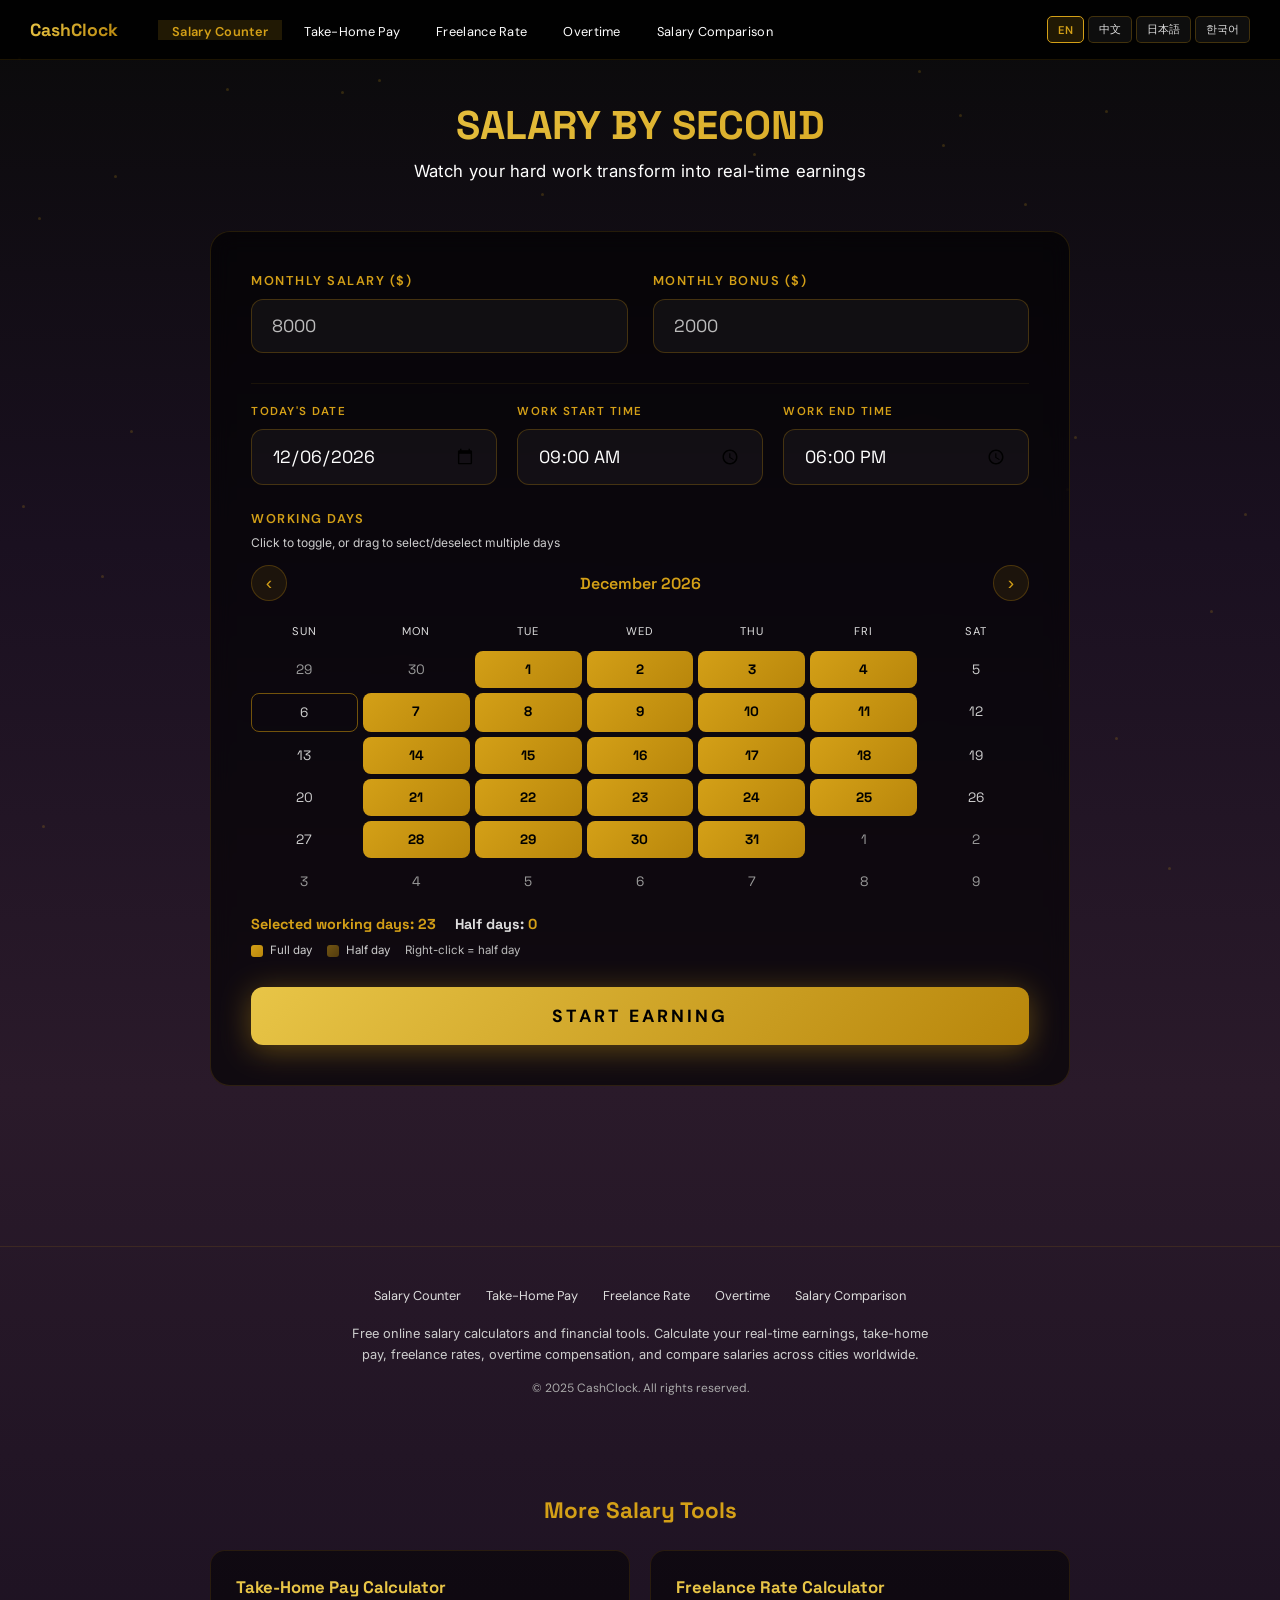
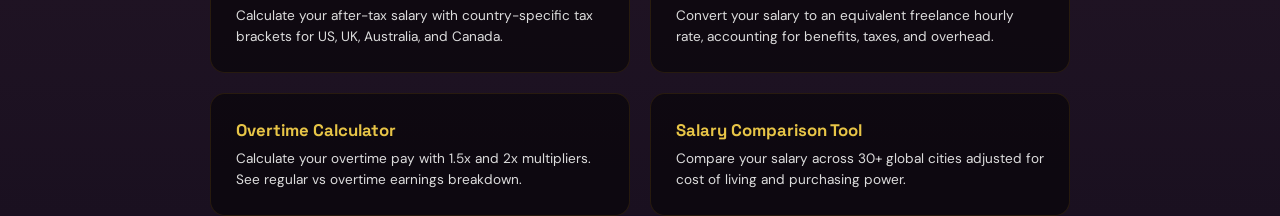
==== commit 485fa01a: "Fix typo: caseclockio → cashclockio in all URLs" ====
--- a/index.html
+++ b/index.html
@@ -9,7 +9,7 @@
     <meta property="og:title" content="Salary By Second - Real-Time Earnings Counter">
     <meta property="og:description" content="Watch your hard work transform into real-time earnings. Free online salary counter.">
     <meta property="og:type" content="website">
-    <link rel="canonical" href="https://caseclockio.vercel.app/">
+    <link rel="canonical" href="https://cashclockio.vercel.app/">
     <script type="application/ld+json">
     {
         "@context": "https://schema.org",
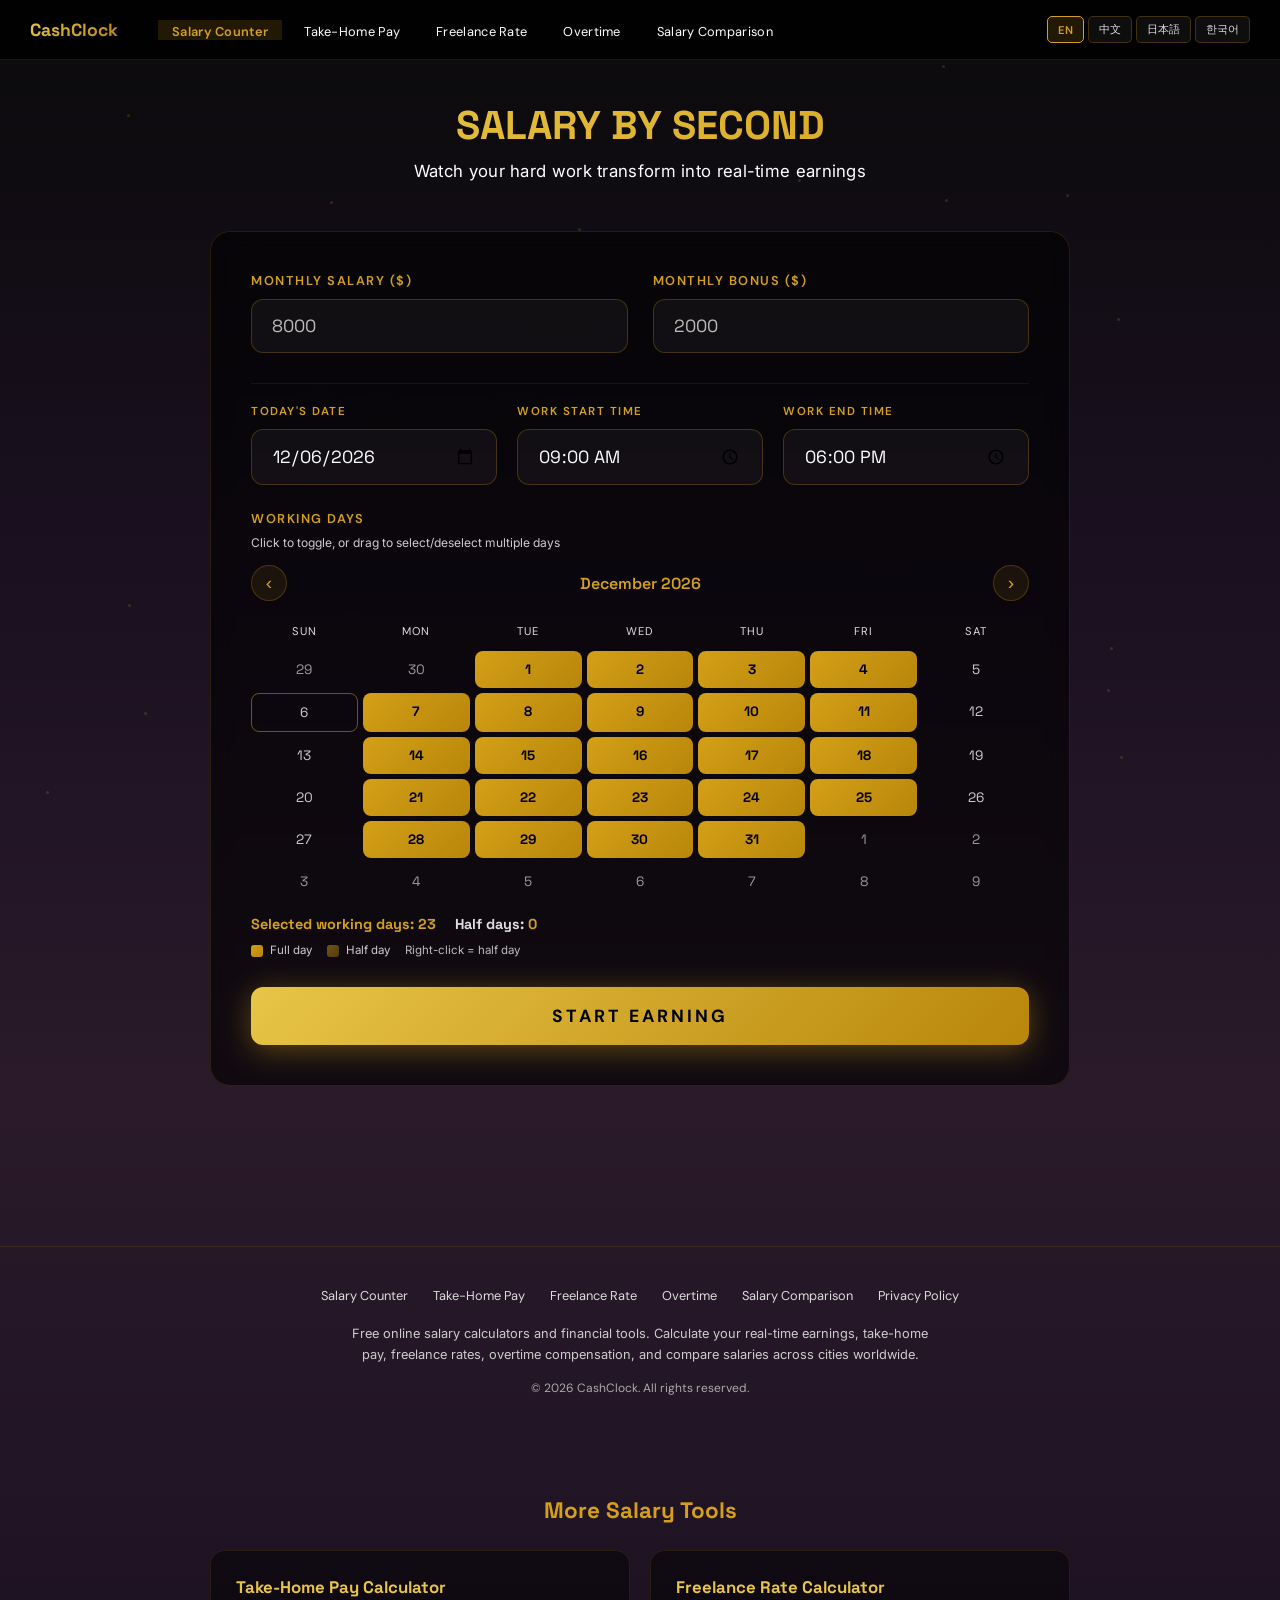
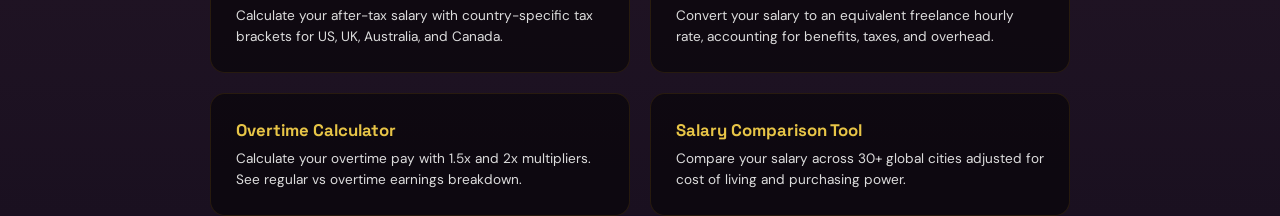
==== commit 8ce51470: "Fix salary counter to respect today's working-day status - Skip today's earnings accrual when today " ====
--- a/index.html
+++ b/index.html
@@ -971,18 +971,21 @@
                 const startSeconds = workStartMinutes * 60;
                 const endSeconds = workEndMinutes * 60;
 
-                let secondsWorkedToday = 0;
+                let secondsElapsedInWorkday = 0;
                 if (nowSeconds >= endSeconds) {
-                    secondsWorkedToday = workDurationMinutes * 60;
+                    secondsElapsedInWorkday = workDurationMinutes * 60;
                 } else if (nowSeconds > startSeconds) {
-                    secondsWorkedToday = nowSeconds - startSeconds;
+                    secondsElapsedInWorkday = nowSeconds - startSeconds;
                 }
-
-                const totalEarnedToday = perSecondRate * secondsWorkedToday;
 
                 const todayDay = setToday.getDate();
                 const todayMonth = setToday.getMonth();
                 const todayYear = setToday.getFullYear();
+                const todayDateKey = `${todayYear}-${todayMonth}-${todayDay}`;
+                const todayIsFull = selectedDays.has(todayDateKey);
+                const todayIsHalf = halfDays.has(todayDateKey);
+                const todayFactor = todayIsFull ? 1 : (todayIsHalf ? 0.5 : 0);
+
                 let completedFullDays = 0;
                 let completedHalfDays = 0;
 
@@ -1000,9 +1003,11 @@
                     }
                 }
 
+                const dailyEarning = perSecondRate * workDurationMinutes * 60;
+                const todayWorkSeconds = workDurationMinutes * 60 * todayFactor;
+                const secondsWorkedToday = Math.min(secondsElapsedInWorkday, todayWorkSeconds);
                 const actualEarnedToday = perSecondRate * secondsWorkedToday;
 
-                const dailyEarning = perSecondRate * workDurationMinutes * 60;
                 const pastDaysEarned = (completedFullDays * dailyEarning) + (completedHalfDays * dailyEarning * 0.5);
                 const totalMonthEarned = pastDaysEarned + actualEarnedToday;
 
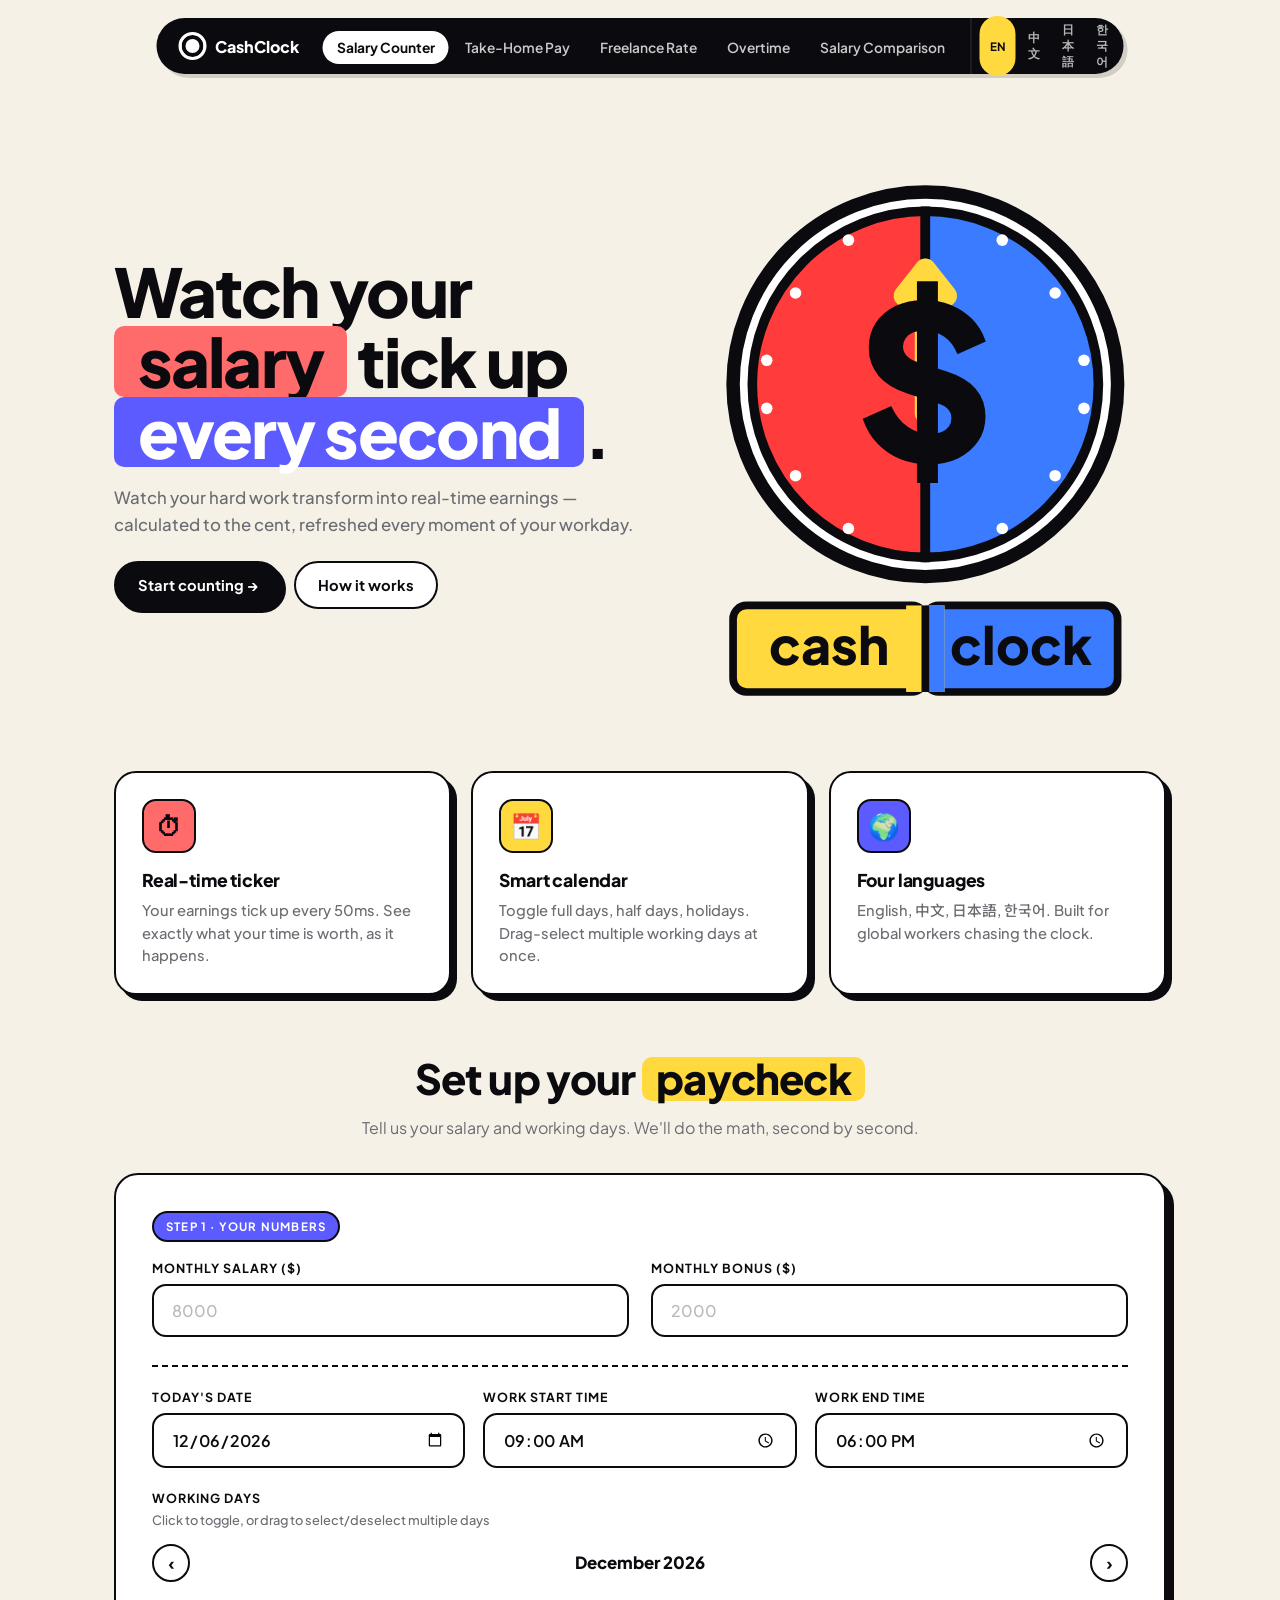
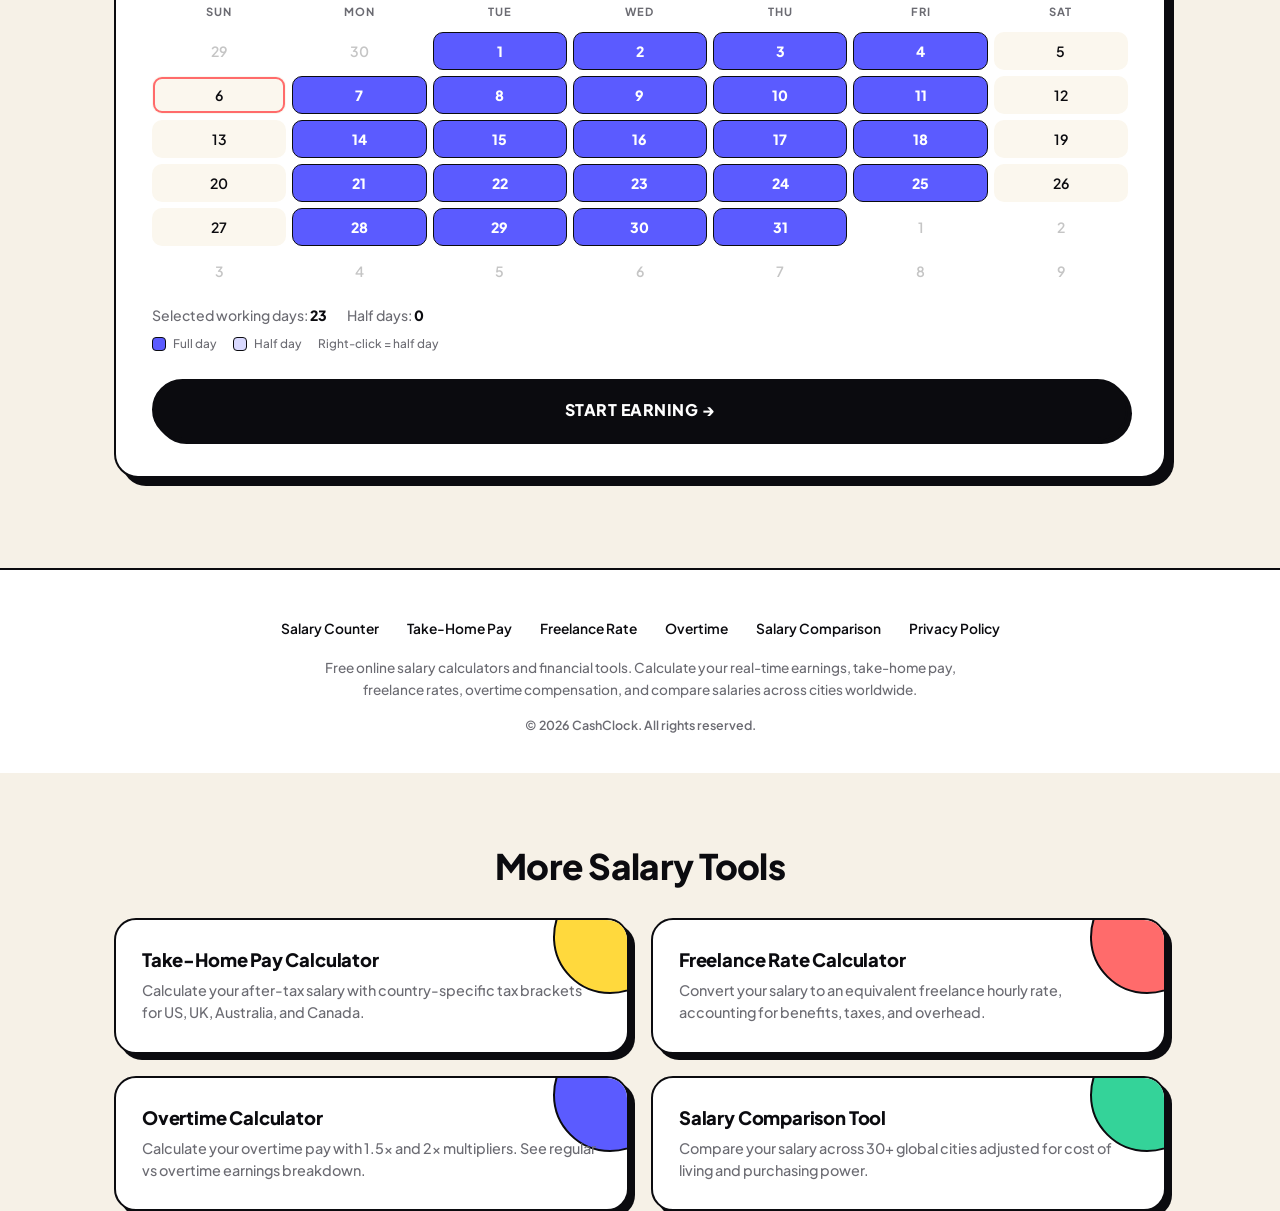
==== commit d81e9c16: "Redesign UI with bold illustrated style Switch from dark gold theme to bright, playful aesthetic ins" ====
--- a/index.html
+++ b/index.html
@@ -23,359 +23,607 @@
     </script>
     <link rel="stylesheet" href="/css/shared.css">
     <style>
-        body {
-            background: linear-gradient(180deg, #0a0a0a 0%, #1a1020 30%, #2a1a2a 60%, #1a1020 100%);
-        }
-
-        .bg-image {
-            position: fixed;
-            top: 0; left: 0; width: 100%; height: 100%;
-            background: url('https://images.unsplash.com/photo-1507525428034-b723cf961d3e?w=1920&q=80&auto=format') center center / cover no-repeat;
-            opacity: 0.35;
-            z-index: 0;
-            pointer-events: none;
-        }
-
-        .bg-particles {
-            position: fixed; top: 0; left: 0; width: 100%; height: 100%;
-            pointer-events: none; z-index: 0;
-        }
-
-        .particle {
-            position: absolute; width: 3px; height: 3px;
-            background: var(--gold); border-radius: 50%;
-            animation: float 6s infinite ease-in-out; opacity: 0.2;
-        }
-
-        @keyframes float {
-            0%, 100% { transform: translateY(0) translateX(0); opacity: 0.2; }
-            50% { transform: translateY(-20px) translateX(10px); opacity: 0.5; }
-        }
-
+        /* ===== Hero ===== */
         .container {
-            max-width: 900px; margin: 0 auto; padding: 40px 20px;
+            max-width: 1100px; margin: 0 auto; padding: 32px 24px 0;
             position: relative; z-index: 10;
         }
 
-        header { text-align: center; margin-bottom: 50px; }
-
-        header h1 {
-            font-family: 'Space Grotesk', sans-serif;
-            font-size: 2.5rem; font-weight: 700;
-            background: linear-gradient(135deg, #e8c547 0%, #d4a017 40%, #b8860b 70%, #e8c547 100%);
-            -webkit-background-clip: text; -webkit-text-fill-color: transparent;
-            background-clip: text; margin-bottom: 10px;
-            animation: shimmer 4s infinite; background-size: 300% auto;
-        }
-
-        @keyframes shimmer {
-            0% { background-position: 0% center; }
-            100% { background-position: 300% center; }
-        }
-
-        header p { font-size: 1.05rem; color: #fff; font-weight: 400; letter-spacing: 0.3px; }
-
+        .hero {
+            display: grid;
+            grid-template-columns: 1.05fr 0.95fr;
+            gap: 40px;
+            align-items: center;
+            margin: 28px 0 50px;
+        }
+
+        .hero h1 {
+            font-family: 'Plus Jakarta Sans', sans-serif;
+            font-size: clamp(2.4rem, 5.4vw, 4.2rem);
+            font-weight: 800;
+            line-height: 1.05;
+            letter-spacing: -0.025em;
+            color: var(--ink);
+            margin: 0 0 18px;
+        }
+
+        .hero .sub {
+            font-size: 1.05rem;
+            color: var(--muted);
+            font-weight: 500;
+            max-width: 520px;
+            line-height: 1.6;
+            margin-bottom: 22px;
+        }
+
+        .hero-ctas { display: flex; gap: 12px; flex-wrap: wrap; }
+
+        .btn-primary, .btn-outline {
+            display: inline-flex; align-items: center; gap: 8px;
+            padding: 13px 22px;
+            border-radius: 999px;
+            font-family: 'Plus Jakarta Sans', sans-serif;
+            font-size: 0.92rem;
+            font-weight: 700;
+            cursor: pointer;
+            text-decoration: none;
+            border: 2px solid var(--ink);
+            transition: all 0.15s ease;
+        }
+        .btn-primary {
+            background: var(--ink); color: var(--paper);
+            box-shadow: 4px 4px 0 0 var(--ink);
+        }
+        .btn-primary:hover {
+            background: var(--blue); transform: translate(-2px, -2px);
+            box-shadow: 6px 6px 0 0 var(--ink);
+        }
+        .btn-outline {
+            background: var(--paper); color: var(--ink);
+        }
+        .btn-outline:hover {
+            background: var(--yellow); transform: translate(-2px, -2px);
+            box-shadow: 4px 4px 0 0 var(--ink);
+        }
+
+        /* Hero illustration */
+        .hero-art {
+            position: relative;
+            justify-self: end;
+            width: 100%;
+            max-width: 520px;
+            display: flex;
+            flex-direction: column;
+            align-items: center;
+            gap: 18px;
+        }
+        .hero-art svg { width: 100%; height: auto; display: block; }
+        .hero-art .arrow-spin { transform-origin: 250px 250px; animation: arrowSpin 12s linear infinite; }
+        @keyframes arrowSpin {
+            from { transform: rotate(0deg); }
+            to   { transform: rotate(360deg); }
+        }
+
+        /* ===== Section headings ===== */
+        .section-title {
+            font-family: 'Plus Jakarta Sans', sans-serif;
+            font-size: clamp(1.8rem, 3.4vw, 2.6rem);
+            font-weight: 800;
+            text-align: center;
+            color: var(--ink);
+            margin: 0 0 12px;
+            letter-spacing: -0.02em;
+            line-height: 1.15;
+        }
+        .section-lede {
+            font-size: 1rem; color: var(--muted);
+            text-align: center; max-width: 600px;
+            margin: 0 auto 32px; line-height: 1.6;
+        }
+
+        /* ===== Calculator card ===== */
         .input-section {
-            background: rgba(0, 0, 0, 0.6);
-            border: 1px solid var(--gold-subtle);
-            border-radius: 20px; padding: 40px; margin-bottom: 40px;
-            backdrop-filter: blur(10px);
-        }
-
-        .input-grid { display: grid; grid-template-columns: 1fr 1fr; gap: 25px; }
+            background: var(--paper);
+            border: 2.5px solid var(--ink);
+            border-radius: 24px;
+            padding: 36px;
+            box-shadow: 8px 8px 0 0 var(--ink);
+            margin-bottom: 50px;
+        }
+
+        .card-eyebrow {
+            display: inline-flex; align-items: center; gap: 6px;
+            background: var(--blue);
+            color: var(--paper);
+            font-size: 0.72rem;
+            font-weight: 700;
+            text-transform: uppercase;
+            letter-spacing: 1.2px;
+            padding: 6px 12px;
+            border-radius: 999px;
+            border: 2px solid var(--ink);
+            margin-bottom: 18px;
+        }
+
+        .input-grid { display: grid; grid-template-columns: 1fr 1fr; gap: 22px; }
 
         .input-group { display: flex; flex-direction: column; }
 
         .input-group label {
-            font-family: 'DM Sans', sans-serif; font-size: 0.8rem;
-            color: var(--gold); text-transform: uppercase;
-            letter-spacing: 1.5px; margin-bottom: 10px; font-weight: 600;
+            font-family: 'Plus Jakarta Sans', sans-serif;
+            font-size: 0.78rem;
+            color: var(--ink);
+            text-transform: uppercase;
+            letter-spacing: 1px;
+            margin-bottom: 8px;
+            font-weight: 700;
         }
 
         .input-group input, .input-group select {
-            background: rgba(255, 255, 255, 0.04);
-            border: 1px solid rgba(184, 134, 11, 0.3);
-            border-radius: 12px; padding: 15px 20px; font-size: 1.1rem;
-            color: #fff; font-family: 'Space Grotesk', sans-serif;
-            transition: all 0.3s ease; outline: none;
-        }
-
+            background: var(--paper);
+            border: 2px solid var(--ink);
+            border-radius: 14px;
+            padding: 14px 18px;
+            font-size: 1rem;
+            color: var(--ink);
+            font-family: 'Plus Jakarta Sans', sans-serif;
+            font-weight: 600;
+            transition: all 0.15s ease;
+            outline: none;
+        }
         .input-group input:focus, .input-group select:focus {
-            border-color: var(--gold); box-shadow: 0 0 20px var(--gold-glow);
-        }
-
-        .input-group input::placeholder { color: #bbb; }
+            border-color: var(--blue);
+            box-shadow: 4px 4px 0 0 var(--blue);
+            transform: translate(-2px, -2px);
+        }
+        .input-group input::placeholder { color: #b9b9b9; font-weight: 500; }
 
         .input-group select {
             cursor: pointer; appearance: none;
-            background-image: url("data:image/svg+xml,%3Csvg xmlns='http://www.w3.org/2000/svg' width='12' height='12' fill='%23d4a017' viewBox='0 0 16 16'%3E%3Cpath d='M8 11L3 6h10l-5 5z'/%3E%3C/svg%3E");
-            background-repeat: no-repeat; background-position: right 15px center;
-        }
-
-        .input-group select option { background: #1a1a2e; color: #fff; }
+            background-image: url("data:image/svg+xml,%3Csvg xmlns='http://www.w3.org/2000/svg' width='12' height='12' fill='%230B0B0F' viewBox='0 0 16 16'%3E%3Cpath d='M8 11L3 6h10l-5 5z'/%3E%3C/svg%3E");
+            background-repeat: no-repeat;
+            background-position: right 16px center;
+            padding-right: 38px;
+        }
 
         .time-settings {
             grid-column: 1 / -1; display: grid;
-            grid-template-columns: 1fr 1fr 1fr; gap: 20px;
-            margin-top: 5px; padding-top: 20px;
-            border-top: 1px solid rgba(184, 134, 11, 0.1);
-        }
-
-        .time-settings .input-group label { font-size: 0.72rem; }
+            grid-template-columns: 1fr 1fr 1fr; gap: 18px;
+            margin-top: 6px; padding-top: 22px;
+            border-top: 2px dashed var(--ink);
+        }
 
         .calendar-section { grid-column: 1 / -1; }
 
         .calendar-header {
             display: flex; align-items: center;
-            justify-content: space-between; margin-bottom: 15px;
-        }
-
+            justify-content: space-between; margin-bottom: 14px;
+        }
         .calendar-header button {
-            background: rgba(184, 134, 11, 0.1);
-            border: 1px solid rgba(184, 134, 11, 0.3);
-            color: var(--gold); width: 36px; height: 36px;
-            border-radius: 50%; cursor: pointer; font-size: 1.2rem;
-            transition: all 0.3s ease;
-        }
-
-        .calendar-header button:hover { background: rgba(184, 134, 11, 0.3); }
-
+            background: var(--paper);
+            border: 2px solid var(--ink);
+            color: var(--ink); width: 38px; height: 38px;
+            border-radius: 50%; cursor: pointer; font-size: 1.1rem;
+            font-weight: 700;
+            transition: all 0.15s ease;
+            font-family: 'Plus Jakarta Sans', sans-serif;
+        }
+        .calendar-header button:hover { background: var(--yellow); }
         .calendar-header span {
-            font-family: 'Space Grotesk', sans-serif;
-            font-size: 1rem; color: var(--gold); font-weight: 600;
+            font-family: 'Plus Jakarta Sans', sans-serif;
+            font-size: 1.05rem; color: var(--ink); font-weight: 800;
         }
 
         .calendar-grid {
             display: grid; grid-template-columns: repeat(7, 1fr);
-            gap: 5px; user-select: none; -webkit-user-select: none;
-        }
-
+            gap: 6px; user-select: none; -webkit-user-select: none;
+        }
         .calendar-day-header {
-            text-align: center; font-family: 'DM Sans', sans-serif;
-            font-size: 0.7rem; color: #ddd; padding: 8px 0;
+            text-align: center; font-family: 'Plus Jakarta Sans', sans-serif;
+            font-size: 0.7rem; color: var(--muted); padding: 8px 0;
             text-transform: uppercase; letter-spacing: 1px;
-        }
-
+            font-weight: 700;
+        }
         .calendar-day {
-            text-align: center; padding: 10px 5px; border-radius: 8px;
-            cursor: pointer; font-size: 0.85rem;
-            font-family: 'Space Grotesk', sans-serif;
-            transition: all 0.2s ease; color: #ccc;
-        }
-
-        .calendar-day:hover { background: var(--gold-subtle); }
-
+            text-align: center; padding: 9px 5px; border-radius: 10px;
+            cursor: pointer; font-size: 0.88rem;
+            font-family: 'Plus Jakarta Sans', sans-serif;
+            font-weight: 600;
+            transition: all 0.15s ease; color: var(--ink);
+            background: var(--canvas-warm);
+            border: 1.5px solid transparent;
+        }
+        .calendar-day:hover { background: var(--yellow-soft); }
         .calendar-day.selected {
-            background: linear-gradient(135deg, var(--gold), var(--gold-deep));
-            color: #000; font-weight: 700;
-        }
-
+            background: var(--blue); color: var(--paper);
+            border-color: var(--ink); font-weight: 800;
+        }
         .calendar-day.half-day {
-            background: linear-gradient(135deg, rgba(212, 160, 23, 0.5), rgba(184, 134, 11, 0.4));
-            color: #fff; font-weight: 600;
+            background: var(--blue-soft); color: var(--ink);
+            border-color: var(--ink); font-weight: 700;
             position: relative;
         }
-
         .calendar-day.half-day::after {
-            content: '½';
+            content: '½'; position: absolute;
+            top: 1px; right: 5px; font-size: 0.58rem;
+            color: var(--blue); font-weight: 800;
+        }
+        .calendar-day.other-month { color: #c5c5c5; background: transparent; }
+        .calendar-day.today {
+            box-shadow: inset 0 0 0 2px var(--pink);
+        }
+
+        .selected-days-display {
+            margin-top: 16px; font-size: 0.88rem;
+            color: var(--muted); font-weight: 500;
+        }
+        .selected-days-display > span:nth-child(2),
+        .selected-days-display #halfDayCount {
+            color: var(--ink); font-weight: 800;
+        }
+
+        .start-btn {
+            display: block; width: 100%; margin-top: 28px; padding: 18px;
+            background: var(--ink);
+            border: 2.5px solid var(--ink);
+            border-radius: 999px;
+            font-size: 1rem;
+            font-weight: 800; color: var(--paper); cursor: pointer;
+            font-family: 'Plus Jakarta Sans', sans-serif;
+            letter-spacing: 0.5px;
+            transition: all 0.15s ease;
+            box-shadow: 4px 4px 0 0 var(--ink);
+        }
+        .start-btn:hover {
+            background: var(--blue);
+            transform: translate(-3px, -3px);
+            box-shadow: 7px 7px 0 0 var(--ink);
+        }
+        .start-btn:active { transform: translate(0, 0); box-shadow: 2px 2px 0 0 var(--ink); }
+
+        /* ===== Counter Section ===== */
+        .counter-section { display: none; }
+        .counter-section.active { display: block; animation: fadeUp 0.6s ease; }
+
+        @keyframes fadeUp {
+            from { opacity: 0; transform: translateY(20px); }
+            to   { opacity: 1; transform: translateY(0); }
+        }
+
+        .counter-card {
+            background: var(--paper);
+            border: 2.5px solid var(--ink);
+            border-radius: 26px;
+            padding: 40px 30px;
+            box-shadow: 8px 8px 0 0 var(--ink);
+            text-align: center;
+            margin-bottom: 28px;
+            position: relative;
+            overflow: hidden;
+        }
+        .counter-card::before {
+            content: '';
             position: absolute;
-            top: 1px;
-            right: 4px;
-            font-size: 0.55rem;
-            color: var(--gold-light);
-            font-weight: 700;
-        }
-
-        .calendar-day.other-month { color: #999; }
-        .calendar-day.today { border: 1px solid rgba(184, 134, 11, 0.6); }
-
-        .selected-days-display { margin-top: 15px; font-size: 0.9rem; color: #aaa; }
-        .selected-days-display span {
-            color: var(--gold); font-family: 'Space Grotesk', sans-serif; font-weight: 700;
-        }
-
-        .start-btn {
-            display: block; width: 100%; margin-top: 30px; padding: 18px;
-            background: linear-gradient(135deg, var(--gold-light), var(--gold-deep));
-            border: none; border-radius: 12px; font-size: 1.1rem;
-            font-weight: 700; color: #000; cursor: pointer;
-            font-family: 'DM Sans', sans-serif; text-transform: uppercase;
-            letter-spacing: 3px; transition: all 0.3s ease;
-            box-shadow: 0 5px 30px var(--gold-glow);
-        }
-
-        .start-btn:hover { transform: translateY(-2px); box-shadow: 0 8px 40px rgba(212, 160, 23, 0.5); }
-        .start-btn:active { transform: translateY(0); }
-
-        .counter-section { display: none; text-align: center; padding: 60px 20px; }
-        .counter-section.active { display: block; animation: fadeIn 1s ease; }
-
-        @keyframes fadeIn {
-            from { opacity: 0; transform: translateY(30px); }
-            to { opacity: 1; transform: translateY(0); }
-        }
+            top: -60px; right: -60px;
+            width: 180px; height: 180px;
+            background: var(--pink);
+            border-radius: 50%;
+            border: 2.5px solid var(--ink);
+            z-index: 0;
+        }
+        .counter-card::after {
+            content: '';
+            position: absolute;
+            bottom: -50px; left: -40px;
+            width: 130px; height: 130px;
+            background: var(--blue);
+            border-radius: 50%;
+            border: 2.5px solid var(--ink);
+            z-index: 0;
+        }
+        .counter-card > * { position: relative; z-index: 1; }
 
         .motivational-quote {
-            font-family: 'DM Sans', sans-serif; font-size: 1rem;
-            color: #ddd; font-style: italic; margin-bottom: 40px; min-height: 30px;
-        }
-
+            font-family: 'Plus Jakarta Sans', sans-serif; font-size: 0.95rem;
+            color: var(--muted); font-style: italic;
+            margin-bottom: 26px; min-height: 26px;
+            font-weight: 500;
+        }
         .today-date-display {
-            font-family: 'DM Sans', sans-serif; font-size: 0.85rem;
-            color: #ddd; margin-bottom: 20px; letter-spacing: 0.5px;
-        }
-        .today-date-display span { color: var(--gold); font-weight: 600; }
+            font-family: 'Plus Jakarta Sans', sans-serif;
+            font-size: 0.82rem; color: var(--muted);
+            margin-bottom: 18px; font-weight: 600;
+        }
+        .today-date-display span:last-child { color: var(--ink); font-weight: 800; }
 
         .earnings-label {
-            font-family: 'DM Sans', sans-serif; font-size: 0.85rem;
-            text-transform: uppercase; letter-spacing: 3px;
-            color: var(--gold); margin-bottom: 15px; font-weight: 500;
+            display: inline-block;
+            font-family: 'Plus Jakarta Sans', sans-serif; font-size: 0.78rem;
+            text-transform: uppercase; letter-spacing: 1.5px;
+            background: var(--yellow);
+            color: var(--ink);
+            padding: 6px 14px;
+            border: 2px solid var(--ink);
+            border-radius: 999px;
+            margin-bottom: 18px; font-weight: 700;
         }
 
         .earnings-display {
-            font-family: 'Space Grotesk', sans-serif; font-size: 4.5rem; font-weight: 700;
-            background: linear-gradient(135deg, #e8c547 0%, #fff 30%, #e8c547 60%, #b8860b 100%);
-            -webkit-background-clip: text; -webkit-text-fill-color: transparent;
-            background-clip: text; background-size: 300% auto;
-            animation: shimmer 3s infinite linear; margin-bottom: 10px; line-height: 1.2;
+            font-family: 'Plus Jakarta Sans', sans-serif;
+            font-size: clamp(2.8rem, 7vw, 5rem);
+            font-weight: 800;
+            color: var(--ink);
+            margin-bottom: 10px; line-height: 1.05;
+            letter-spacing: -0.03em;
         }
 
         .total-earned-section {
-            margin-top: 30px; padding: 25px;
-            background: rgba(0, 0, 0, 0.4);
-            border: 1px solid rgba(184, 134, 11, 0.2); border-radius: 15px;
-        }
-
+            margin-top: 28px; padding: 22px;
+            background: var(--canvas-warm);
+            border: 2px solid var(--ink);
+            border-radius: 18px;
+        }
         .total-earned-label {
-            font-family: 'DM Sans', sans-serif; font-size: 0.8rem;
-            text-transform: uppercase; letter-spacing: 2px; color: #ddd; margin-bottom: 8px;
-        }
-
+            font-family: 'Plus Jakarta Sans', sans-serif; font-size: 0.78rem;
+            text-transform: uppercase; letter-spacing: 1.2px;
+            color: var(--muted); margin-bottom: 6px; font-weight: 700;
+        }
         .total-earned-value {
-            font-family: 'Space Grotesk', sans-serif; font-size: 2.2rem;
-            font-weight: 700; color: var(--gold-light);
+            font-family: 'Plus Jakarta Sans', sans-serif; font-size: 2.2rem;
+            font-weight: 800; color: var(--ink);
+            letter-spacing: -0.02em;
         }
 
         .per-second-display {
-            font-family: 'Space Grotesk', sans-serif; font-size: 1.1rem;
-            color: #ddd; margin-bottom: 40px;
-        }
-        .per-second-display span { color: var(--gold); }
-
-        .stats-grid { display: grid; grid-template-columns: repeat(3, 1fr); gap: 20px; margin-top: 40px; }
-
+            font-family: 'Plus Jakarta Sans', sans-serif; font-size: 1rem;
+            color: var(--muted); margin-bottom: 28px; font-weight: 500;
+        }
+        .per-second-display span:first-child { color: var(--ink); font-weight: 800; }
+
+        .stats-grid {
+            display: grid; grid-template-columns: repeat(3, 1fr);
+            gap: 14px; margin-top: 28px;
+        }
         .stat-card {
-            background: rgba(0, 0, 0, 0.4);
-            border: 1px solid rgba(184, 134, 11, 0.12);
-            border-radius: 15px; padding: 25px 15px;
-        }
+            background: var(--paper);
+            border: 2px solid var(--ink);
+            border-radius: 16px; padding: 22px 14px;
+            box-shadow: 4px 4px 0 0 var(--ink);
+        }
+        .stat-card:nth-child(1) { background: var(--pink-soft); }
+        .stat-card:nth-child(2) { background: var(--yellow-soft); }
+        .stat-card:nth-child(3) { background: var(--blue-soft); }
         .stat-card .stat-value {
-            font-family: 'Space Grotesk', sans-serif; font-size: 1.4rem;
-            color: var(--gold-light); margin-bottom: 5px; font-weight: 600;
+            font-family: 'Plus Jakarta Sans', sans-serif; font-size: 1.4rem;
+            color: var(--ink); margin-bottom: 4px; font-weight: 800;
+            letter-spacing: -0.01em;
         }
         .stat-card .stat-label {
-            font-family: 'DM Sans', sans-serif; font-size: 0.72rem;
-            color: #ddd; text-transform: uppercase; letter-spacing: 1px;
+            font-family: 'Plus Jakarta Sans', sans-serif; font-size: 0.72rem;
+            color: var(--ink); text-transform: uppercase;
+            letter-spacing: 1px; font-weight: 700;
         }
 
         .progress-bar {
-            margin-top: 40px; background: rgba(255, 255, 255, 0.05);
-            border-radius: 10px; height: 6px; overflow: hidden;
+            margin-top: 32px; background: var(--canvas-warm);
+            border: 2px solid var(--ink);
+            border-radius: 999px; height: 14px; overflow: hidden;
         }
         .progress-fill {
-            height: 100%; background: linear-gradient(90deg, var(--gold-deep), var(--gold-light));
-            border-radius: 10px; transition: width 1s linear; width: 0%;
+            height: 100%;
+            background: var(--blue);
+            border-radius: 0;
+            transition: width 1s linear; width: 0%;
         }
         .progress-label {
             display: flex; justify-content: space-between; margin-top: 10px;
-            font-family: 'DM Sans', sans-serif; font-size: 0.75rem; color: #bbb;
-        }
+            font-family: 'Plus Jakarta Sans', sans-serif;
+            font-size: 0.78rem; color: var(--muted);
+            font-weight: 600;
+        }
+        .progress-label span:nth-child(2) { color: var(--ink); font-weight: 800; }
 
         .reset-btn {
-            margin-top: 40px; padding: 12px 30px; background: transparent;
-            border: 1px solid rgba(255, 255, 255, 0.15); border-radius: 8px;
-            color: #ccc; cursor: pointer; font-family: 'DM Sans', sans-serif;
-            font-size: 0.85rem; transition: all 0.3s ease;
-        }
-        .reset-btn:hover { border-color: var(--gold); color: var(--gold); }
-
-        /* Falling dollar signs */
+            margin-top: 32px; padding: 12px 26px;
+            background: var(--paper);
+            border: 2px solid var(--ink);
+            border-radius: 999px;
+            color: var(--ink); cursor: pointer;
+            font-family: 'Plus Jakarta Sans', sans-serif;
+            font-size: 0.88rem; font-weight: 700;
+            transition: all 0.15s ease;
+        }
+        .reset-btn:hover {
+            background: var(--yellow);
+            transform: translate(-2px, -2px);
+            box-shadow: 4px 4px 0 0 var(--ink);
+        }
+
+        /* Falling dollar signs (kept) */
         .falling-container {
             position: fixed; top: 0; left: 0; width: 100%; height: 100%;
             pointer-events: none; z-index: 1000; overflow: hidden;
         }
-
         .falling-dollar {
             position: absolute; top: -80px;
-            font-family: 'Space Grotesk', sans-serif;
-            font-weight: 700;
-            color: var(--gold-light);
-            text-shadow: 0 0 10px var(--gold-glow), 0 2px 4px rgba(0,0,0,0.3);
+            font-family: 'Plus Jakarta Sans', sans-serif;
+            font-weight: 800;
+            color: var(--ink);
             animation: dollarFall linear forwards;
-            opacity: 0.9;
-        }
-
-        .falling-dollar.large {
-            font-size: 3.5rem;
-            text-shadow: 0 0 20px var(--gold-glow), 0 0 40px rgba(212, 160, 23, 0.2), 0 3px 6px rgba(0,0,0,0.4);
-        }
-
-        .falling-dollar.medium {
-            font-size: 2.2rem;
-        }
-
-        .falling-dollar.small {
-            font-size: 1.4rem;
-            opacity: 0.7;
-        }
+            opacity: 0.85;
+        }
+        .falling-dollar.large { font-size: 3rem; color: var(--blue); }
+        .falling-dollar.medium { font-size: 2rem; color: var(--pink); }
+        .falling-dollar.small { font-size: 1.3rem; opacity: 0.75; color: var(--ink); }
 
         @keyframes dollarFall {
-            0% { transform: translateY(0) rotate(0deg) scale(1); opacity: 0.9; }
-            10% { opacity: 1; }
-            85% { opacity: 0.8; }
-            100% { transform: translateY(110vh) rotate(var(--rotation)) scale(0.8); opacity: 0; }
+            0%   { transform: translateY(0) rotate(0deg) scale(1); opacity: 0.9; }
+            10%  { opacity: 1; }
+            85%  { opacity: 0.85; }
+            100% { transform: translateY(110vh) rotate(var(--rotation)) scale(0.85); opacity: 0; }
         }
 
         .milestone-flash {
             position: fixed; top: 50%; left: 50%;
             transform: translate(-50%, -50%);
-            font-family: 'Space Grotesk', sans-serif;
-            font-size: 3rem; font-weight: 700;
-            color: var(--gold-light);
-            text-shadow: 0 0 30px var(--gold-glow);
+            font-family: 'Plus Jakarta Sans', sans-serif;
+            font-size: 2.6rem; font-weight: 800;
+            color: var(--ink);
+            background: var(--yellow);
+            border: 2.5px solid var(--ink);
+            border-radius: 18px;
+            padding: 18px 30px;
+            box-shadow: 6px 6px 0 0 var(--ink);
             pointer-events: none; z-index: 1001;
             animation: milestoneAnim 2s ease-out forwards;
         }
 
         @keyframes milestoneAnim {
-            0% { opacity: 0; transform: translate(-50%, -50%) scale(0.5); }
-            20% { opacity: 1; transform: translate(-50%, -50%) scale(1.2); }
-            40% { transform: translate(-50%, -50%) scale(1); }
-            100% { opacity: 0; transform: translate(-50%, -70%) scale(1); }
-        }
-
-        @media (max-width: 768px) {
+            0%   { opacity: 0; transform: translate(-50%, -50%) scale(0.5) rotate(-6deg); }
+            20%  { opacity: 1; transform: translate(-50%, -50%) scale(1.05) rotate(-3deg); }
+            40%  { transform: translate(-50%, -50%) scale(1) rotate(-2deg); }
+            100% { opacity: 0; transform: translate(-50%, -80%) scale(1) rotate(-2deg); }
+        }
+
+        /* ===== Features grid ===== */
+        .features {
+            display: grid;
+            grid-template-columns: repeat(3, 1fr);
+            gap: 20px;
+            margin-bottom: 60px;
+        }
+        .feature-card {
+            background: var(--paper);
+            border: 2.5px solid var(--ink);
+            border-radius: 22px;
+            padding: 26px;
+            box-shadow: 6px 6px 0 0 var(--ink);
+            transition: transform 0.18s ease;
+        }
+        .feature-card:hover { transform: translate(-3px, -3px); box-shadow: 8px 8px 0 0 var(--ink); }
+        .feature-icon {
+            width: 54px; height: 54px;
+            border-radius: 14px;
+            border: 2.5px solid var(--ink);
+            display: flex; align-items: center; justify-content: center;
+            font-size: 1.6rem; font-weight: 800;
+            margin-bottom: 16px;
+        }
+        .feature-card:nth-child(1) .feature-icon { background: var(--pink); }
+        .feature-card:nth-child(2) .feature-icon { background: var(--yellow); }
+        .feature-card:nth-child(3) .feature-icon { background: var(--blue); color: var(--paper); }
+        .feature-card h3 {
+            font-family: 'Plus Jakarta Sans', sans-serif;
+            font-size: 1.1rem; font-weight: 800;
+            color: var(--ink); margin-bottom: 8px;
+            letter-spacing: -0.01em;
+        }
+        .feature-card p {
+            font-size: 0.92rem; color: var(--muted);
+            line-height: 1.55; font-weight: 500;
+        }
+
+        @media (max-width: 880px) {
+            .hero { grid-template-columns: 1fr; gap: 30px; }
+            .hero-art { justify-self: center; max-width: 320px; }
+            .input-section { padding: 22px; border-width: 2px; }
             .input-grid { grid-template-columns: 1fr; }
             .time-settings { grid-template-columns: 1fr; }
-            .earnings-display { font-size: 2.5rem; }
-            .total-earned-value { font-size: 1.6rem; }
-            .stats-grid { grid-template-columns: 1fr; }
-            header h1 { font-size: 1.6rem; }
+            .stats-grid { grid-template-columns: 1fr; gap: 12px; }
+            .features { grid-template-columns: 1fr; }
+            .counter-card { padding: 28px 20px; }
         }
     </style>
 </head>
 <body>
-    <div class="bg-image"></div>
-    <div class="bg-particles" id="particles"></div>
     <div class="falling-container" id="fallingContainer"></div>
 
     <div class="container">
-        <header>
-            <h1 data-i18n="title">SALARY BY SECOND</h1>
-            <p data-i18n="subtitle">Watch your hard work transform into real-time earnings</p>
-        </header>
+        <!-- HERO -->
+        <section class="hero">
+            <div>
+                <h1>
+                    Watch your <span class="hl hl-pink">salary</span>
+                    tick up <span class="hl hl-blue">every second</span>.
+                </h1>
+                <p class="sub" data-i18n="subtitle">Watch your hard work transform into real-time earnings — calculated to the cent, refreshed every moment of your workday.</p>
+                <div class="hero-ctas">
+                    <a href="#calculator" class="btn-primary">Start counting →</a>
+                    <a href="#features" class="btn-outline">How it works</a>
+                </div>
+            </div>
+            <div class="hero-art" aria-hidden="true">
+                <svg viewBox="0 0 500 600" xmlns="http://www.w3.org/2000/svg">
+                    <!-- Clock outer ring -->
+                    <circle cx="250" cy="250" r="200" fill="#FFFFFF" stroke="#0B0B0F" stroke-width="14"/>
+                    <!-- Inner split (red left / blue right) -->
+                    <path d="M250 70 A180 180 0 0 0 250 430 Z" fill="#FF3B3B" stroke="#0B0B0F" stroke-width="10"/>
+                    <path d="M250 70 A180 180 0 0 1 250 430 Z" fill="#3B7BFF" stroke="#0B0B0F" stroke-width="10"/>
+                    <!-- Center divider -->
+                    <line x1="250" y1="70" x2="250" y2="430" stroke="#0B0B0F" stroke-width="6"/>
+                    <!-- Hour dots (red side) -->
+                    <circle cx="170" cy="100" r="6" fill="#FFFFFF"/>
+                    <circle cx="115" cy="155" r="6" fill="#FFFFFF"/>
+                    <circle cx="85"  cy="225" r="6" fill="#FFFFFF"/>
+                    <circle cx="85"  cy="275" r="6" fill="#FFFFFF"/>
+                    <circle cx="115" cy="345" r="6" fill="#FFFFFF"/>
+                    <circle cx="170" cy="400" r="6" fill="#FFFFFF"/>
+                    <!-- Hour dots (blue side) -->
+                    <circle cx="330" cy="100" r="6" fill="#FFFFFF"/>
+                    <circle cx="385" cy="155" r="6" fill="#FFFFFF"/>
+                    <circle cx="415" cy="225" r="6" fill="#FFFFFF"/>
+                    <circle cx="415" cy="275" r="6" fill="#FFFFFF"/>
+                    <circle cx="385" cy="345" r="6" fill="#FFFFFF"/>
+                    <circle cx="330" cy="400" r="6" fill="#FFFFFF"/>
+                    <!-- Yellow up arrow (rotating) -->
+                    <g class="arrow-spin">
+                        <path d="M250 130 L250 280 M250 130 L228 158 M250 130 L272 158" stroke="#FFD93D" stroke-width="22" stroke-linecap="round" stroke-linejoin="round" fill="none"/>
+                    </g>
+                    <!-- Big $ sign -->
+                    <text x="250" y="330" text-anchor="middle" font-family="Plus Jakarta Sans, Arial, sans-serif" font-weight="900" font-size="220" fill="#0B0B0F" stroke="#0B0B0F" stroke-width="2">$</text>
+
+                    <!-- Wordmark: cash | clock -->
+                    <g transform="translate(50 480)">
+                        <rect x="0" y="0" width="200" height="90" rx="14" fill="#FFD93D" stroke="#0B0B0F" stroke-width="8"/>
+                        <rect x="200" y="0" width="200" height="90" rx="14" fill="#3B7BFF" stroke="#0B0B0F" stroke-width="8"/>
+                        <!-- mask the seam so corners stay rounded only on outside -->
+                        <rect x="180" y="0" width="40" height="90" fill="#FFD93D"/>
+                        <rect x="200" y="0" width="20" height="90" fill="#3B7BFF"/>
+                        <line x1="200" y1="0" x2="200" y2="90" stroke="#0B0B0F" stroke-width="8"/>
+                        <text x="100" y="62" text-anchor="middle" font-family="Plus Jakarta Sans, Arial, sans-serif" font-weight="900" font-size="54" fill="#0B0B0F">cash</text>
+                        <text x="300" y="62" text-anchor="middle" font-family="Plus Jakarta Sans, Arial, sans-serif" font-weight="900" font-size="54" fill="#0B0B0F">clock</text>
+                    </g>
+                </svg>
+            </div>
+        </section>
+
+        <!-- FEATURES -->
+        <section id="features" class="features">
+            <div class="feature-card">
+                <div class="feature-icon">⏱</div>
+                <h3>Real-time ticker</h3>
+                <p>Your earnings tick up every 50ms. See exactly what your time is worth, as it happens.</p>
+            </div>
+            <div class="feature-card">
+                <div class="feature-icon">📅</div>
+                <h3>Smart calendar</h3>
+                <p>Toggle full days, half days, holidays. Drag-select multiple working days at once.</p>
+            </div>
+            <div class="feature-card">
+                <div class="feature-icon">🌍</div>
+                <h3>Four languages</h3>
+                <p>English, 中文, 日本語, 한국어. Built for global workers chasing the clock.</p>
+            </div>
+        </section>
+
+        <!-- CALCULATOR -->
+        <h2 class="section-title" id="calculator">
+            Set up your <span class="hl hl-yellow">paycheck</span>
+        </h2>
+        <p class="section-lede">Tell us your salary and working days. We'll do the math, second by second.</p>
 
         <div class="input-section" id="inputSection">
+            <span class="card-eyebrow">Step 1 · Your numbers</span>
             <div class="input-grid">
                 <div class="input-group">
                     <label data-i18n="monthly_salary">Monthly Salary ($)</label>
@@ -402,8 +650,8 @@
                 </div>
 
                 <div class="calendar-section">
-                    <label style="font-family: 'DM Sans', sans-serif; font-size: 0.8rem; color: var(--gold); text-transform: uppercase; letter-spacing: 1.5px; font-weight: 600; display: block; margin-bottom: 8px;" data-i18n="working_days">Working Days</label>
-                    <p style="font-size: 0.75rem; color: #ccc; margin-bottom: 15px;" data-i18n="drag_hint">Click to toggle, or drag to select/deselect multiple days</p>
+                    <label style="font-family: 'Plus Jakarta Sans', sans-serif; font-size: 0.78rem; color: var(--ink); text-transform: uppercase; letter-spacing: 1px; font-weight: 700; display: block; margin-bottom: 6px;" data-i18n="working_days">Working Days</label>
+                    <p style="font-size: 0.8rem; color: var(--muted); margin-bottom: 16px; font-weight: 500;" data-i18n="drag_hint">Click to toggle, or drag to select/deselect multiple days</p>
                     <div class="calendar-header">
                         <button id="prevMonth">&#8249;</button>
                         <span id="calendarTitle"></span>
@@ -412,56 +660,58 @@
                     <div class="calendar-grid" id="calendarGrid"></div>
                     <div class="selected-days-display">
                         <span data-i18n="selected_days">Selected working days:</span> <span id="selectedCount">0</span>
-                        <span style="margin-left: 15px; color: #ddd;" data-i18n="half_day_count_label">Half days:</span> <span id="halfDayCount" style="color: var(--gold); font-family: 'Space Grotesk', sans-serif; font-weight: 700;">0</span>
+                        <span style="margin-left: 18px;" data-i18n="half_day_count_label">Half days:</span> <span id="halfDayCount">0</span>
                     </div>
-                    <div style="margin-top: 10px; font-size: 0.72rem; color: #ccc; display: flex; gap: 15px; align-items: center;">
-                        <span><span style="display:inline-block; width:12px; height:12px; border-radius:3px; background: linear-gradient(135deg, var(--gold), var(--gold-deep)); vertical-align: middle; margin-right: 4px;"></span> <span data-i18n="legend_full">Full day</span></span>
-                        <span><span style="display:inline-block; width:12px; height:12px; border-radius:3px; background: linear-gradient(135deg, rgba(212,160,23,0.5), rgba(184,134,11,0.4)); vertical-align: middle; margin-right: 4px;"></span> <span data-i18n="legend_half">Half day</span></span>
-                        <span style="color: #bbb;" data-i18n="right_click_hint">Right-click = half day</span>
+                    <div style="margin-top: 12px; font-size: 0.74rem; color: var(--muted); display: flex; gap: 16px; align-items: center; flex-wrap: wrap; font-weight: 500;">
+                        <span><span style="display:inline-block; width:14px; height:14px; border-radius:4px; background: var(--blue); border: 1.5px solid var(--ink); vertical-align: middle; margin-right: 5px;"></span> <span data-i18n="legend_full">Full day</span></span>
+                        <span><span style="display:inline-block; width:14px; height:14px; border-radius:4px; background: var(--blue-soft); border: 1.5px solid var(--ink); vertical-align: middle; margin-right: 5px;"></span> <span data-i18n="legend_half">Half day</span></span>
+                        <span data-i18n="right_click_hint">Right-click = half day</span>
                     </div>
                 </div>
             </div>
-            <button class="start-btn" id="startBtn" data-i18n="start_btn">START EARNING</button>
+            <button class="start-btn" id="startBtn" data-i18n="start_btn">START EARNING →</button>
         </div>
 
         <div class="counter-section" id="counterSection">
-            <div class="motivational-quote" id="quote"></div>
-            <div class="today-date-display"><span data-i18n="today_label">Today:</span> <span id="displayDate"></span></div>
-            <div class="earnings-label" data-i18n="earned_today">Earned Today</div>
-            <div class="earnings-display" id="earningsDisplay">$0.0000</div>
-            <div class="per-second-display">
-                <span id="perSecond">$0.0000</span> <span data-i18n="per_second">/ second</span>
+            <div class="counter-card">
+                <div class="motivational-quote" id="quote"></div>
+                <div class="today-date-display"><span data-i18n="today_label">Today:</span> <span id="displayDate"></span></div>
+                <div class="earnings-label" data-i18n="earned_today">Earned Today</div>
+                <div class="earnings-display" id="earningsDisplay">$0.0000</div>
+                <div class="per-second-display">
+                    <span id="perSecond">$0.0000</span> <span data-i18n="per_second">/ second</span>
+                </div>
+
+                <div class="total-earned-section">
+                    <div class="total-earned-label" data-i18n="total_month">Total Earned This Month</div>
+                    <div class="total-earned-value" id="totalEarnedMonth">$0.00</div>
+                    <div style="font-family: 'Plus Jakarta Sans', sans-serif; font-size: 0.78rem; color: var(--muted); margin-top: 6px; font-weight: 500;" id="monthBreakdown"></div>
+                </div>
+
+                <div class="stats-grid">
+                    <div class="stat-card">
+                        <div class="stat-value" id="statHour">$0</div>
+                        <div class="stat-label" data-i18n="per_hour">Per Hour</div>
+                    </div>
+                    <div class="stat-card">
+                        <div class="stat-value" id="statDay">$0</div>
+                        <div class="stat-label" data-i18n="per_day">Per Day</div>
+                    </div>
+                    <div class="stat-card">
+                        <div class="stat-value" id="statMonth">$0</div>
+                        <div class="stat-label" data-i18n="this_month">This Month</div>
+                    </div>
+                </div>
+                <div class="progress-bar">
+                    <div class="progress-fill" id="progressFill"></div>
+                </div>
+                <div class="progress-label">
+                    <span id="progressStart">9:00 AM</span>
+                    <span id="progressPercent">0%</span>
+                    <span id="progressEnd">6:00 PM</span>
+                </div>
+                <button class="reset-btn" id="resetBtn" data-i18n="reset_btn">← Adjust Settings</button>
             </div>
-
-            <div class="total-earned-section" style="margin-top: 15px; border-color: rgba(184, 134, 11, 0.3);">
-                <div class="total-earned-label" data-i18n="total_month">Total Earned This Month</div>
-                <div class="total-earned-value" id="totalEarnedMonth">$0.00</div>
-                <div style="font-family: 'DM Sans', sans-serif; font-size: 0.75rem; color: #ccc; margin-top: 6px;" id="monthBreakdown"></div>
-            </div>
-
-            <div class="stats-grid">
-                <div class="stat-card">
-                    <div class="stat-value" id="statHour">$0</div>
-                    <div class="stat-label" data-i18n="per_hour">Per Hour</div>
-                </div>
-                <div class="stat-card">
-                    <div class="stat-value" id="statDay">$0</div>
-                    <div class="stat-label" data-i18n="per_day">Per Day</div>
-                </div>
-                <div class="stat-card">
-                    <div class="stat-value" id="statMonth">$0</div>
-                    <div class="stat-label" data-i18n="this_month">This Month</div>
-                </div>
-            </div>
-            <div class="progress-bar">
-                <div class="progress-fill" id="progressFill"></div>
-            </div>
-            <div class="progress-label">
-                <span id="progressStart">9:00 AM</span>
-                <span id="progressPercent">0%</span>
-                <span id="progressEnd">6:00 PM</span>
-            </div>
-            <button class="reset-btn" id="resetBtn" data-i18n="reset_btn">&#8592; Adjust Settings</button>
         </div>
     </div>
 
@@ -470,7 +720,7 @@
         const i18n = {
             en: {
                 title: "SALARY BY SECOND",
-                subtitle: "Watch your hard work transform into real-time earnings",
+                subtitle: "Watch your hard work transform into real-time earnings — calculated to the cent, refreshed every moment of your workday.",
                 monthly_salary: "Monthly Salary ($)",
                 monthly_bonus: "Monthly Bonus ($)",
                 todays_date: "Today's Date",
@@ -479,7 +729,7 @@
                 working_days: "Working Days",
                 drag_hint: "Click to toggle, or drag to select/deselect multiple days",
                 selected_days: "Selected working days:",
-                start_btn: "START EARNING",
+                start_btn: "START EARNING →",
                 today_label: "Today:",
                 earned_today: "Earned Today",
                 per_second: "/ second",
@@ -526,7 +776,7 @@
                 working_days: "工作日",
                 drag_hint: "点击切换，或拖动选择/取消多个日期",
                 selected_days: "已选工作日：",
-                start_btn: "开始赚钱",
+                start_btn: "开始赚钱 →",
                 today_label: "今天：",
                 earned_today: "今日已赚",
                 per_second: "/ 秒",
@@ -573,7 +823,7 @@
                 working_days: "勤務日",
                 drag_hint: "クリックで切り替え、ドラッグで複数選択",
                 selected_days: "選択した勤務日：",
-                start_btn: "稼ぎ始める",
+                start_btn: "稼ぎ始める →",
                 today_label: "今日：",
                 earned_today: "今日の収入",
                 per_second: "/ 秒",
@@ -620,7 +870,7 @@
                 working_days: "근무일",
                 drag_hint: "클릭으로 전환, 드래그로 여러 날짜 선택/해제",
                 selected_days: "선택된 근무일:",
-                start_btn: "수익 시작",
+                start_btn: "수익 시작 →",
                 today_label: "오늘:",
                 earned_today: "오늘 번 금액",
                 per_second: "/ 초",
@@ -659,15 +909,12 @@
         };
 
         let currentLang = 'en';
-
         window.pageI18n = i18n;
-        window.onLanguageChange = function(lang) {
-            currentLang = lang;
-        };
+        window.onLanguageChange = function(lang) { currentLang = lang; };
 
         // ====== STATE ======
-        let selectedDays = new Set();  // full working days
-        let halfDays = new Set();      // half working days
+        let selectedDays = new Set();
+        let halfDays = new Set();
         let currentMonth, currentYear;
         let countingInterval = null;
         let lastCoinThreshold = 0;
@@ -677,7 +924,7 @@
         let setToday = null;
 
         let isDragging = false;
-        let dragMode = null; // 'select', 'deselect', or 'half'
+        let dragMode = null;
         let draggedDays = [];
 
         const today = new Date();
@@ -689,20 +936,6 @@
         const mm = String(today.getMonth() + 1).padStart(2, '0');
         const dd = String(today.getDate()).padStart(2, '0');
         todayInput.value = `${yyyy}-${mm}-${dd}`;
-
-        // ====== PARTICLES ======
-        function initParticles() {
-            const container = document.getElementById('particles');
-            for (let i = 0; i < 50; i++) {
-                const particle = document.createElement('div');
-                particle.className = 'particle';
-                particle.style.left = Math.random() * 100 + '%';
-                particle.style.top = Math.random() * 100 + '%';
-                particle.style.animationDelay = Math.random() * 6 + 's';
-                particle.style.animationDuration = (4 + Math.random() * 4) + 's';
-                container.appendChild(particle);
-            }
-        }
 
         // ====== FALLING DOLLARS ======
         function createFallingDollar(x) {
@@ -732,9 +965,8 @@
             }
         }
 
-        // Background click
         document.addEventListener('click', (e) => {
-            if (e.target.closest('.input-section') || e.target.closest('.counter-section') || e.target.closest('.lang-switcher')) return;
+            if (e.target.closest('.input-section') || e.target.closest('.counter-section') || e.target.closest('.site-nav') || e.target.closest('a') || e.target.closest('button')) return;
             const count = 4 + Math.floor(Math.random() * 4);
             for (let i = 0; i < count; i++) {
                 setTimeout(() => {
@@ -751,28 +983,10 @@
             else if (halfDays.has(dateKey)) el.classList.add('half-day');
         }
 
-        function cycleDayState(dateKey, el) {
-            // Left click cycles: unselected -> full day -> unselected
-            if (selectedDays.has(dateKey)) {
-                selectedDays.delete(dateKey);
-            } else if (halfDays.has(dateKey)) {
-                halfDays.delete(dateKey);
-                selectedDays.add(dateKey);
-            } else {
-                selectedDays.add(dateKey);
-            }
-            applyDayState(el, dateKey);
-            updateSelectedCount();
-        }
-
         function setHalfDay(dateKey, el) {
-            // Right click sets half day, or removes if already half
             selectedDays.delete(dateKey);
-            if (halfDays.has(dateKey)) {
-                halfDays.delete(dateKey);
-            } else {
-                halfDays.add(dateKey);
-            }
+            if (halfDays.has(dateKey)) halfDays.delete(dateKey);
+            else halfDays.add(dateKey);
             applyDayState(el, dateKey);
             updateSelectedCount();
         }
@@ -817,7 +1031,6 @@
                 }
                 applyDayState(el, dateKey);
 
-                // Left click drag
                 el.addEventListener('mousedown', (e) => {
                     if (e.button !== 0) return;
                     e.preventDefault();
@@ -852,7 +1065,6 @@
                     updateSelectedCount();
                 });
 
-                // Right click = half day
                 el.addEventListener('contextmenu', (e) => {
                     e.preventDefault();
                     setHalfDay(dateKey, el);
@@ -892,7 +1104,6 @@
             renderCalendar();
         }
 
-        // ====== MILESTONE ======
         function showMilestone(amount) {
             const el = document.createElement('div');
             el.className = 'milestone-flash';
@@ -901,7 +1112,6 @@
             setTimeout(() => el.remove(), 2000);
         }
 
-        // ====== TIME HELPERS ======
         function parseTimeToMinutes(timeStr) {
             const [h, m] = timeStr.split(':').map(Number);
             return h * 60 + m;
@@ -915,7 +1125,6 @@
             return hour12 + ':' + String(m).padStart(2, '0') + ' ' + suffix;
         }
 
-        // ====== MAIN ======
         function startCounting() {
             const salary = parseFloat(document.getElementById('salary').value) || 0;
             const bonus = parseFloat(document.getElementById('bonus').value) || 0;
@@ -958,6 +1167,7 @@
 
             document.getElementById('inputSection').style.display = 'none';
             document.getElementById('counterSection').classList.add('active');
+            document.getElementById('counterSection').scrollIntoView({ behavior: 'smooth', block: 'start' });
 
             const quotes = i18n[currentLang].quotes;
             document.getElementById('quote').textContent = quotes[Math.floor(Math.random() * quotes.length)];
@@ -1058,12 +1268,14 @@
         document.getElementById('startBtn').addEventListener('click', startCounting);
         document.getElementById('resetBtn').addEventListener('click', reset);
 
-        initParticles();
         autoSelectWeekdays();
         renderCalendar();
     </script>
-    <div class="more-tools" style="max-width: 900px; margin: 60px auto 0; padding: 0 20px; position: relative; z-index: 10;">
-        <h2 data-i18n="more_tools">More Salary Tools</h2>
+
+    <div class="more-tools" style="max-width: 1100px; margin: 70px auto 0; padding: 0 24px; position: relative; z-index: 10;">
+        <h2 data-i18n="more_tools">
+            More <span class="hl hl-blue">salary tools</span>
+        </h2>
         <div class="tools-grid">
             <a href="/take-home-pay/" class="tool-card">
                 <h3 data-i18n="tool_takehome_title">Take-Home Pay Calculator</h3>
--- a/css/shared.css
+++ b/css/shared.css
@@ -1,133 +1,167 @@
-@import url('https://fonts.googleapis.com/css2?family=Space+Grotesk:wght@400;600;700&family=Inter:wght@300;400;500;600;700&family=DM+Sans:wght@400;500;700&family=Noto+Sans+SC:wght@400;700&family=Noto+Sans+JP:wght@400;700&family=Noto+Sans+KR:wght@400;700&display=swap');
+@import url('https://fonts.googleapis.com/css2?family=Plus+Jakarta+Sans:wght@400;500;600;700;800&family=Inter:wght@400;500;600;700;800&family=DM+Sans:wght@400;500;700&family=Noto+Sans+SC:wght@400;700;800&family=Noto+Sans+JP:wght@400;700;800&family=Noto+Sans+KR:wght@400;700;800&display=swap');
 
 :root {
-    --gold-light: #e8c547;
-    --gold: #d4a017;
-    --gold-deep: #b8860b;
-    --gold-dark: #8b6914;
-    --gold-glow: rgba(212, 160, 23, 0.4);
-    --gold-subtle: rgba(212, 160, 23, 0.15);
-    --bg-primary: #0a0a0a;
-    --bg-secondary: #141420;
-    --bg-card: rgba(0, 0, 0, 0.55);
-    --border-subtle: rgba(184, 134, 11, 0.15);
-    --border-medium: rgba(184, 134, 11, 0.3);
-    --text-primary: #fff;
-    --text-secondary: #f0f0f0;
-    --text-muted: #e0e0e0;
-    --text-dim: #ccc;
-    --nav-height: 60px;
+    /* Playful palette */
+    --ink: #0B0B0F;
+    --ink-soft: #1a1a22;
+    --paper: #FFFFFF;
+    --canvas: #F6F1E7;
+    --canvas-warm: #FBF7EE;
+    --muted: #6B6B72;
+    --line: #0B0B0F;
+
+    --pink: #FF6B6B;
+    --pink-soft: #FFD9D9;
+    --blue: #5B5BFF;
+    --blue-soft: #D9D9FF;
+    --yellow: #FFD93D;
+    --yellow-soft: #FFF1B8;
+    --mint: #34D399;
+    --mint-soft: #C6F6E1;
+
+    /* Legacy aliases (kept so older inline styles don't break) */
+    --gold-light: var(--blue);
+    --gold: var(--ink);
+    --gold-deep: var(--ink);
+    --gold-dark: var(--ink);
+    --gold-glow: rgba(91, 91, 255, 0.25);
+    --gold-subtle: rgba(11, 11, 15, 0.05);
+    --bg-primary: var(--canvas);
+    --bg-secondary: var(--paper);
+    --bg-card: var(--paper);
+    --border-subtle: rgba(11, 11, 15, 0.12);
+    --border-medium: var(--ink);
+    --text-primary: var(--ink);
+    --text-secondary: var(--ink);
+    --text-muted: var(--ink);
+    --text-dim: var(--muted);
+
+    --nav-height: 84px;
+    --radius: 22px;
+    --shadow-card: 6px 6px 0 0 var(--ink);
+    --shadow-card-hover: 8px 8px 0 0 var(--ink);
 }
 
 * { margin: 0; padding: 0; box-sizing: border-box; }
 
 body {
-    font-family: 'Inter', 'Noto Sans SC', 'Noto Sans JP', 'Noto Sans KR', -apple-system, sans-serif;
-    background: linear-gradient(180deg, #0a0a0a 0%, #1a1020 30%, #2a1a2a 60%, #1a1020 100%);
-    color: var(--text-primary);
+    font-family: 'Plus Jakarta Sans', 'Inter', 'Noto Sans SC', 'Noto Sans JP', 'Noto Sans KR', -apple-system, sans-serif;
+    background: var(--canvas);
+    color: var(--ink);
     min-height: 100vh;
     overflow-x: hidden;
     padding-top: var(--nav-height);
     position: relative;
-}
-
-.bg-image {
-    position: fixed;
-    top: 0; left: 0; width: 100%; height: 100%;
-    background: url('https://images.unsplash.com/photo-1507525428034-b723cf961d3e?w=1920&q=80&auto=format') center center / cover no-repeat;
-    opacity: 0.35;
-    z-index: 0;
-    pointer-events: none;
-}
-
-/* ====== NAVIGATION ====== */
+    -webkit-font-smoothing: antialiased;
+}
+
+/* Disable the old dark bg image */
+.bg-image { display: none !important; }
+
+/* ===== Decorative highlighted-word marks (used in headings) ===== */
+.hl {
+    display: inline-block;
+    padding: 0 0.35em;
+    border-radius: 10px;
+    line-height: 1.05;
+    box-decoration-break: clone;
+    -webkit-box-decoration-break: clone;
+}
+.hl-pink   { background: var(--pink);   color: var(--ink); }
+.hl-blue   { background: var(--blue);   color: var(--paper); }
+.hl-yellow { background: var(--yellow); color: var(--ink); }
+.hl-mint   { background: var(--mint);   color: var(--ink); }
+
+/* ====== NAVIGATION (floating pill) ====== */
 .site-nav {
     position: fixed;
-    top: 0;
-    left: 0;
-    right: 0;
-    height: var(--nav-height);
-    background: rgba(0, 0, 0, 0.85);
-    backdrop-filter: blur(20px);
-    border-bottom: 1px solid var(--border-subtle);
+    top: 18px;
+    left: 50%;
+    transform: translateX(-50%);
+    height: 56px;
+    background: var(--ink);
+    color: var(--paper);
+    border-radius: 999px;
     z-index: 9000;
     display: flex;
     align-items: center;
-    padding: 0 30px;
+    padding: 6px 6px 6px 22px;
+    gap: 6px;
+    box-shadow: 4px 4px 0 0 rgba(11,11,15,0.15);
+    max-width: calc(100% - 32px);
 }
 
 .nav-brand {
-    font-family: 'Space Grotesk', sans-serif;
-    font-size: 1.1rem;
-    font-weight: 700;
-    background: linear-gradient(135deg, var(--gold-light), var(--gold-deep));
-    -webkit-background-clip: text;
-    -webkit-text-fill-color: transparent;
-    background-clip: text;
+    font-family: 'Plus Jakarta Sans', sans-serif;
+    font-size: 1rem;
+    font-weight: 800;
+    color: var(--paper);
     text-decoration: none;
-    margin-right: 40px;
+    margin-right: 18px;
     white-space: nowrap;
+    display: flex;
+    align-items: center;
+    gap: 8px;
+}
+.nav-brand::before {
+    content: '';
+    width: 22px;
+    height: 22px;
+    border-radius: 50%;
+    background: var(--paper);
+    border: 3px solid var(--paper);
+    box-shadow: inset 0 0 0 4px var(--ink);
 }
 
 .nav-links {
     display: flex;
-    gap: 8px;
+    gap: 2px;
     list-style: none;
-    flex: 1;
-    overflow-x: auto;
+    align-items: center;
 }
 
 .nav-links a {
-    font-family: 'DM Sans', sans-serif;
-    font-size: 0.8rem;
-    color: #fff;
+    font-family: 'Plus Jakarta Sans', sans-serif;
+    font-size: 0.86rem;
+    font-weight: 600;
+    color: rgba(255,255,255,0.78);
     text-decoration: none;
     padding: 8px 14px;
-    border-radius: 6px;
-    transition: all 0.3s ease;
+    border-radius: 999px;
+    transition: all 0.2s ease;
     white-space: nowrap;
-    letter-spacing: 0.3px;
-}
-
-.nav-links a:hover {
-    color: var(--gold);
-    background: var(--gold-subtle);
-}
-
+}
+.nav-links a:hover { color: var(--paper); background: rgba(255,255,255,0.08); }
 .nav-links a.active {
-    color: var(--gold);
-    background: var(--gold-subtle);
-    font-weight: 600;
+    color: var(--ink);
+    background: var(--paper);
+    font-weight: 700;
 }
 
 .nav-lang {
     display: flex;
-    gap: 4px;
-    margin-left: auto;
+    gap: 2px;
+    margin-left: 6px;
+    padding-left: 8px;
+    border-left: 1px solid rgba(255,255,255,0.15);
 }
 
 .nav-lang .lang-btn {
-    background: rgba(255, 255, 255, 0.05);
-    border: 1px solid var(--border-medium);
-    color: var(--text-muted);
-    padding: 5px 10px;
-    border-radius: 5px;
+    background: transparent;
+    border: none;
+    color: rgba(255,255,255,0.7);
+    padding: 6px 10px;
+    border-radius: 999px;
     cursor: pointer;
-    font-size: 0.7rem;
-    font-family: 'DM Sans', sans-serif;
-    transition: all 0.3s ease;
-}
-
-.nav-lang .lang-btn:hover {
-    border-color: var(--gold);
-    color: var(--gold);
-}
-
+    font-size: 0.72rem;
+    font-weight: 700;
+    font-family: 'Plus Jakarta Sans', sans-serif;
+    transition: all 0.2s ease;
+}
+.nav-lang .lang-btn:hover { color: var(--paper); background: rgba(255,255,255,0.08); }
 .nav-lang .lang-btn.active {
-    background: var(--gold-subtle);
-    border-color: var(--gold);
-    color: var(--gold);
-    font-weight: 600;
+    background: var(--yellow);
+    color: var(--ink);
 }
 
 .nav-hamburger {
@@ -135,544 +169,456 @@
     flex-direction: column;
     gap: 4px;
     cursor: pointer;
-    padding: 8px;
-    margin-left: 10px;
-}
-
+    padding: 10px;
+    margin-left: auto;
+    border-radius: 999px;
+}
 .nav-hamburger span {
-    width: 20px;
-    height: 2px;
-    background: var(--gold);
-    border-radius: 2px;
+    width: 20px; height: 2px;
+    background: var(--paper); border-radius: 2px;
     transition: all 0.3s ease;
 }
 
 /* ====== AD SLOTS ====== */
 .ad-slot {
-    background: rgba(255, 255, 255, 0.02);
-    border: 1px dashed var(--border-subtle);
-    border-radius: 8px;
-    display: flex;
-    align-items: center;
-    justify-content: center;
-    color: var(--text-dim);
-    font-family: 'DM Sans', sans-serif;
-    font-size: 0.7rem;
-    letter-spacing: 1px;
-    text-transform: uppercase;
-    overflow: hidden;
-}
-
-.ad-slot::after {
-    content: 'AD SPACE';
-    opacity: 0.4;
-}
-
-.ad-slot-leaderboard {
-    width: 100%;
-    max-width: 728px;
-    height: 90px;
-    margin: 0 auto 20px;
-}
-
-.ad-slot-rectangle {
-    width: 300px;
-    height: 250px;
-}
-
-.ad-slot-banner {
-    width: 100%;
-    height: 100px;
-    margin: 30px 0;
-}
+    background: var(--canvas-warm);
+    border: 2px dashed var(--ink);
+    border-radius: 14px;
+    display: flex; align-items: center; justify-content: center;
+    color: var(--muted);
+    font-family: 'Plus Jakarta Sans', sans-serif;
+    font-size: 0.7rem; letter-spacing: 1px;
+    text-transform: uppercase; overflow: hidden;
+}
+.ad-slot::after { content: 'AD SPACE'; opacity: 0.5; }
+.ad-slot-leaderboard { width: 100%; max-width: 728px; height: 90px; margin: 0 auto 20px; }
+.ad-slot-rectangle { width: 300px; height: 250px; }
+.ad-slot-banner { width: 100%; height: 100px; margin: 30px 0; }
 
 /* ====== PAGE LAYOUT ====== */
 .page-container {
     max-width: 1100px;
     margin: 0 auto;
-    padding: 40px 20px;
+    padding: 40px 24px;
     position: relative;
     z-index: 10;
 }
 
-.page-header {
-    text-align: center;
-    margin-bottom: 40px;
-}
+.page-header { text-align: center; margin-bottom: 40px; }
 
 .page-header h1 {
-    font-family: 'Space Grotesk', sans-serif;
-    font-size: 2.2rem;
-    font-weight: 700;
-    background: linear-gradient(135deg, var(--gold-light) 0%, var(--gold) 40%, var(--gold-deep) 70%, var(--gold-light) 100%);
-    -webkit-background-clip: text;
-    -webkit-text-fill-color: transparent;
-    background-clip: text;
-    margin-bottom: 10px;
-    animation: shimmer 4s infinite;
-    background-size: 300% auto;
-}
-
-@keyframes shimmer {
-    0% { background-position: 0% center; }
-    100% { background-position: 300% center; }
+    font-family: 'Plus Jakarta Sans', sans-serif;
+    font-size: clamp(2rem, 4.6vw, 3.4rem);
+    font-weight: 800;
+    color: var(--ink);
+    margin-bottom: 14px;
+    letter-spacing: -0.02em;
+    line-height: 1.05;
 }
 
 .page-header p {
-    font-size: 1rem;
-    color: #fff;
-    font-weight: 400;
-    max-width: 600px;
+    font-size: 1.05rem;
+    color: var(--muted);
+    font-weight: 500;
+    max-width: 620px;
     margin: 0 auto;
+    line-height: 1.6;
 }
 
 /* ====== CALCULATOR CARD ====== */
 .calc-card {
-    background: rgba(0, 0, 0, 0.6);
-    border: 1px solid var(--gold-subtle);
-    border-radius: 20px;
-    padding: 40px;
-    backdrop-filter: blur(10px);
+    background: var(--paper);
+    border: 2.5px solid var(--ink);
+    border-radius: var(--radius);
+    padding: 36px;
     margin-bottom: 30px;
+    box-shadow: var(--shadow-card);
 }
 
 .calc-grid {
     display: grid;
     grid-template-columns: 1fr 1fr;
-    gap: 25px;
-}
-
-.calc-grid.three-col {
-    grid-template-columns: 1fr 1fr 1fr;
-}
-
-.calc-full-width {
-    grid-column: 1 / -1;
-}
+    gap: 22px;
+}
+.calc-grid.three-col { grid-template-columns: 1fr 1fr 1fr; }
+.calc-full-width { grid-column: 1 / -1; }
 
 /* ====== FORM ELEMENTS ====== */
-.form-group {
-    display: flex;
-    flex-direction: column;
-}
+.form-group { display: flex; flex-direction: column; }
 
 .form-group label {
-    font-family: 'DM Sans', sans-serif;
-    font-size: 0.8rem;
-    color: var(--gold);
+    font-family: 'Plus Jakarta Sans', sans-serif;
+    font-size: 0.78rem;
+    color: var(--ink);
     text-transform: uppercase;
-    letter-spacing: 1.5px;
-    margin-bottom: 10px;
-    font-weight: 600;
+    letter-spacing: 1px;
+    margin-bottom: 8px;
+    font-weight: 700;
 }
 
 .form-group input,
 .form-group select {
-    background: rgba(255, 255, 255, 0.04);
-    border: 1px solid var(--border-medium);
-    border-radius: 12px;
-    padding: 15px 20px;
-    font-size: 1.1rem;
-    color: var(--text-primary);
-    font-family: 'Space Grotesk', sans-serif;
-    transition: all 0.3s ease;
+    background: var(--paper);
+    border: 2px solid var(--ink);
+    border-radius: 14px;
+    padding: 14px 18px;
+    font-size: 1rem;
+    color: var(--ink);
+    font-family: 'Plus Jakarta Sans', sans-serif;
+    font-weight: 600;
+    transition: all 0.15s ease;
     outline: none;
 }
 
 .form-group input:focus,
 .form-group select:focus {
-    border-color: var(--gold);
-    box-shadow: 0 0 20px var(--gold-glow);
-}
-
-.form-group input::placeholder {
-    color: #555;
-}
+    border-color: var(--blue);
+    box-shadow: 4px 4px 0 0 var(--blue);
+    transform: translate(-2px, -2px);
+}
+
+.form-group input::placeholder { color: #b9b9b9; font-weight: 500; }
 
 .form-group select {
     cursor: pointer;
     appearance: none;
-    background-image: url("data:image/svg+xml,%3Csvg xmlns='http://www.w3.org/2000/svg' width='12' height='12' fill='%23d4a017' viewBox='0 0 16 16'%3E%3Cpath d='M8 11L3 6h10l-5 5z'/%3E%3C/svg%3E");
+    background-image: url("data:image/svg+xml,%3Csvg xmlns='http://www.w3.org/2000/svg' width='12' height='12' fill='%230B0B0F' viewBox='0 0 16 16'%3E%3Cpath d='M8 11L3 6h10l-5 5z'/%3E%3C/svg%3E");
     background-repeat: no-repeat;
-    background-position: right 15px center;
-}
-
-.form-group select option {
-    background: #1a1a2e;
-    color: #fff;
-}
+    background-position: right 16px center;
+    padding-right: 38px;
+}
+
+.form-group select option { background: var(--paper); color: var(--ink); }
 
 .calc-btn {
-    display: block;
+    display: inline-flex;
+    align-items: center;
+    justify-content: center;
+    gap: 8px;
     width: 100%;
-    margin-top: 30px;
-    padding: 18px;
-    background: linear-gradient(135deg, var(--gold-light), var(--gold-deep));
-    border: none;
-    border-radius: 12px;
-    font-size: 1.1rem;
+    margin-top: 26px;
+    padding: 16px 22px;
+    background: var(--ink);
+    border: 2px solid var(--ink);
+    border-radius: 999px;
+    font-size: 0.95rem;
     font-weight: 700;
-    color: #000;
+    color: var(--paper);
     cursor: pointer;
-    font-family: 'DM Sans', sans-serif;
-    text-transform: uppercase;
-    letter-spacing: 3px;
-    transition: all 0.3s ease;
-    box-shadow: 0 5px 30px var(--gold-glow);
-}
-
-.calc-btn:hover {
-    transform: translateY(-2px);
-    box-shadow: 0 8px 40px rgba(212, 160, 23, 0.5);
-}
-
-.calc-btn:active {
-    transform: translateY(0);
-}
+    font-family: 'Plus Jakarta Sans', sans-serif;
+    letter-spacing: 0.5px;
+    transition: all 0.15s ease;
+    box-shadow: 4px 4px 0 0 var(--ink);
+}
+.calc-btn:hover { background: var(--blue); border-color: var(--ink); transform: translate(-2px, -2px); box-shadow: 6px 6px 0 0 var(--ink); }
+.calc-btn:active { transform: translate(0, 0); box-shadow: 2px 2px 0 0 var(--ink); }
 
 /* ====== RESULTS ====== */
-.results-section {
-    display: none;
-    animation: fadeIn 0.6s ease;
-}
-
-.results-section.active {
-    display: block;
-}
+.results-section { display: none; animation: fadeIn 0.5s ease; }
+.results-section.active { display: block; }
 
 @keyframes fadeIn {
-    from { opacity: 0; transform: translateY(20px); }
-    to { opacity: 1; transform: translateY(0); }
+    from { opacity: 0; transform: translateY(14px); }
+    to   { opacity: 1; transform: translateY(0); }
 }
 
 .result-highlight {
     text-align: center;
-    padding: 30px;
-    background: rgba(184, 134, 11, 0.05);
-    border: 1px solid rgba(184, 134, 11, 0.2);
-    border-radius: 15px;
-    margin-bottom: 25px;
+    padding: 28px;
+    background: var(--yellow);
+    border: 2.5px solid var(--ink);
+    border-radius: var(--radius);
+    margin-bottom: 22px;
+    box-shadow: var(--shadow-card);
 }
 
 .result-highlight .result-label {
-    font-family: 'DM Sans', sans-serif;
-    font-size: 0.8rem;
+    font-family: 'Plus Jakarta Sans', sans-serif;
+    font-size: 0.78rem;
     text-transform: uppercase;
-    letter-spacing: 2px;
-    color: #fff;
+    letter-spacing: 1.5px;
+    color: var(--ink);
     margin-bottom: 8px;
+    font-weight: 700;
 }
 
 .result-highlight .result-value {
-    font-family: 'Space Grotesk', sans-serif;
-    font-size: 2.8rem;
-    font-weight: 700;
-    color: var(--gold-light);
+    font-family: 'Plus Jakarta Sans', sans-serif;
+    font-size: 2.6rem;
+    font-weight: 800;
+    color: var(--ink);
+    letter-spacing: -0.02em;
 }
 
 .results-grid {
     display: grid;
     grid-template-columns: repeat(3, 1fr);
-    gap: 15px;
+    gap: 14px;
     margin-top: 20px;
 }
 
 .result-card {
-    background: rgba(0, 0, 0, 0.5);
-    border: 1px solid var(--border-subtle);
-    border-radius: 12px;
-    padding: 20px 15px;
+    background: var(--paper);
+    border: 2px solid var(--ink);
+    border-radius: 16px;
+    padding: 20px 16px;
     text-align: center;
+    box-shadow: 4px 4px 0 0 var(--ink);
 }
 
 .result-card .result-card-value {
-    font-family: 'Space Grotesk', sans-serif;
-    font-size: 1.3rem;
-    color: var(--gold-light);
-    font-weight: 600;
-    margin-bottom: 5px;
+    font-family: 'Plus Jakarta Sans', sans-serif;
+    font-size: 1.4rem;
+    color: var(--ink);
+    font-weight: 800;
+    margin-bottom: 4px;
 }
 
 .result-card .result-card-label {
-    font-family: 'DM Sans', sans-serif;
+    font-family: 'Plus Jakarta Sans', sans-serif;
     font-size: 0.72rem;
-    color: #ddd;
+    color: var(--muted);
     text-transform: uppercase;
     letter-spacing: 1px;
+    font-weight: 600;
 }
 
 /* ====== VISUAL CHARTS ====== */
-.pie-chart {
-    width: 180px;
-    height: 180px;
-    border-radius: 50%;
-    margin: 20px auto;
-    position: relative;
-}
+.pie-chart { width: 180px; height: 180px; border-radius: 50%; margin: 20px auto; position: relative; }
 
 .pie-legend {
-    display: flex;
-    justify-content: center;
-    gap: 20px;
-    margin-top: 15px;
-    font-family: 'DM Sans', sans-serif;
-    font-size: 0.8rem;
-}
-
-.pie-legend-item {
-    display: flex;
-    align-items: center;
-    gap: 6px;
-    color: #eee;
-}
-
-.pie-legend-dot {
-    width: 10px;
-    height: 10px;
-    border-radius: 50%;
-}
-
-.bar-chart {
-    margin: 20px 0;
-}
-
-.bar-row {
-    display: flex;
-    align-items: center;
-    margin-bottom: 12px;
-}
-
+    display: flex; justify-content: center; gap: 20px; margin-top: 15px;
+    font-family: 'Plus Jakarta Sans', sans-serif; font-size: 0.85rem;
+    font-weight: 600;
+}
+.pie-legend-item { display: flex; align-items: center; gap: 6px; color: var(--ink); }
+.pie-legend-dot { width: 12px; height: 12px; border-radius: 4px; border: 1.5px solid var(--ink); }
+
+.bar-chart { margin: 20px 0; }
+.bar-row { display: flex; align-items: center; margin-bottom: 12px; }
 .bar-label {
-    font-family: 'DM Sans', sans-serif;
-    font-size: 0.75rem;
-    color: #eee;
-    width: 100px;
-    text-transform: uppercase;
-    letter-spacing: 0.5px;
-}
-
+    font-family: 'Plus Jakarta Sans', sans-serif;
+    font-size: 0.78rem; color: var(--ink); width: 110px;
+    text-transform: uppercase; letter-spacing: 0.5px;
+    font-weight: 700;
+}
 .bar-track {
-    flex: 1;
-    height: 24px;
-    background: rgba(255, 255, 255, 0.03);
-    border-radius: 6px;
-    overflow: hidden;
-    position: relative;
-}
-
+    flex: 1; height: 28px;
+    background: var(--canvas-warm);
+    border: 2px solid var(--ink);
+    border-radius: 8px; overflow: hidden; position: relative;
+}
 .bar-fill {
-    height: 100%;
-    border-radius: 6px;
+    height: 100%; border-radius: 0;
     transition: width 0.8s ease;
-    display: flex;
-    align-items: center;
-    padding-left: 10px;
-    font-family: 'Space Grotesk', sans-serif;
-    font-size: 0.75rem;
-    color: #000;
-    font-weight: 600;
-}
-
-.bar-fill.gold {
-    background: linear-gradient(90deg, var(--gold-deep), var(--gold-light));
-}
-
-.bar-fill.green {
-    background: linear-gradient(90deg, #2d8a4e, #4ade80);
-}
-
-.bar-fill.blue {
-    background: linear-gradient(90deg, #1d4ed8, #60a5fa);
-}
+    display: flex; align-items: center; padding-left: 10px;
+    font-family: 'Plus Jakarta Sans', sans-serif;
+    font-size: 0.78rem; color: var(--ink); font-weight: 700;
+}
+.bar-fill.gold { background: var(--yellow); }
+.bar-fill.green { background: var(--mint); }
+.bar-fill.blue { background: var(--blue); color: var(--paper); }
 
 /* ====== SEO CONTENT ====== */
 .seo-content {
-    margin-top: 50px;
-    padding: 40px;
-    background: rgba(0, 0, 0, 0.6);
-    border: 1px solid var(--border-subtle);
-    border-radius: 20px;
-}
-
+    margin-top: 50px; padding: 36px;
+    background: var(--paper);
+    border: 2.5px solid var(--ink);
+    border-radius: var(--radius);
+    box-shadow: var(--shadow-card);
+}
 .seo-content h2 {
-    font-family: 'Space Grotesk', sans-serif;
-    font-size: 1.4rem;
-    color: var(--gold);
-    margin-bottom: 15px;
-}
-
-.seo-content p {
-    font-size: 0.95rem;
-    color: #eee;
-    line-height: 1.8;
-    margin-bottom: 15px;
-}
-
-.seo-content ul {
-    color: #eee;
-    padding-left: 20px;
-    line-height: 2;
-    font-size: 0.9rem;
-}
+    font-family: 'Plus Jakarta Sans', sans-serif;
+    font-size: 1.4rem; color: var(--ink); margin-bottom: 14px;
+    font-weight: 800; letter-spacing: -0.01em;
+}
+.seo-content p { font-size: 0.96rem; color: var(--ink); line-height: 1.7; margin-bottom: 14px; }
+.seo-content ul { color: var(--ink); padding-left: 20px; line-height: 1.9; font-size: 0.94rem; }
 
 /* ====== MORE TOOLS ====== */
-.more-tools {
-    margin-top: 60px;
-}
+.more-tools { margin-top: 70px; }
 
 .more-tools h2 {
-    font-family: 'Space Grotesk', sans-serif;
-    font-size: 1.4rem;
-    color: var(--gold);
+    font-family: 'Plus Jakarta Sans', sans-serif;
+    font-size: clamp(1.6rem, 3vw, 2.2rem);
+    color: var(--ink);
     text-align: center;
-    margin-bottom: 25px;
+    margin-bottom: 30px;
+    font-weight: 800;
+    letter-spacing: -0.02em;
 }
 
 .tools-grid {
     display: grid;
     grid-template-columns: repeat(2, 1fr);
-    gap: 20px;
+    gap: 22px;
 }
 
 .tool-card {
-    background: rgba(0, 0, 0, 0.5);
-    border: 1px solid var(--border-subtle);
-    border-radius: 15px;
-    padding: 25px;
+    background: var(--paper);
+    border: 2.5px solid var(--ink);
+    border-radius: var(--radius);
+    padding: 28px 26px;
     text-decoration: none;
-    transition: all 0.3s ease;
+    transition: all 0.18s ease;
     display: block;
-}
-
-.tool-card:hover {
-    border-color: var(--gold);
-    transform: translateY(-3px);
-    box-shadow: 0 10px 30px rgba(212, 160, 23, 0.1);
-}
+    color: var(--ink);
+    box-shadow: var(--shadow-card);
+    position: relative;
+    overflow: hidden;
+}
+.tool-card::before {
+    content: '';
+    position: absolute;
+    top: -40px; right: -40px;
+    width: 110px; height: 110px;
+    border-radius: 50%;
+    background: var(--yellow);
+    border: 2.5px solid var(--ink);
+    z-index: 0;
+}
+.tool-card:nth-child(2)::before { background: var(--pink); }
+.tool-card:nth-child(3)::before { background: var(--blue); }
+.tool-card:nth-child(4)::before { background: var(--mint); }
+.tool-card > * { position: relative; z-index: 1; }
+
+.tool-card:hover { transform: translate(-3px, -3px); box-shadow: var(--shadow-card-hover); }
 
 .tool-card h3 {
-    font-family: 'Space Grotesk', sans-serif;
-    font-size: 1.05rem;
-    color: var(--gold-light);
+    font-family: 'Plus Jakarta Sans', sans-serif;
+    font-size: 1.15rem;
+    color: var(--ink);
     margin-bottom: 8px;
-}
-
+    font-weight: 800;
+    letter-spacing: -0.01em;
+}
 .tool-card p {
-    font-family: 'DM Sans', sans-serif;
-    font-size: 0.85rem;
-    color: #ddd;
-    line-height: 1.5;
+    font-family: 'Plus Jakarta Sans', sans-serif;
+    font-size: 0.9rem;
+    color: var(--muted);
+    line-height: 1.55;
+    font-weight: 500;
 }
 
 /* ====== FOOTER ====== */
 .site-footer {
-    margin-top: 80px;
-    padding: 40px 30px;
-    border-top: 1px solid var(--border-subtle);
+    margin-top: 90px;
+    padding: 50px 30px 40px;
+    border-top: 2.5px solid var(--ink);
     text-align: center;
+    background: var(--paper);
 }
 
 .footer-links {
     display: flex;
     justify-content: center;
-    gap: 25px;
+    gap: 28px;
     margin-bottom: 20px;
     flex-wrap: wrap;
 }
 
 .footer-links a {
-    font-family: 'DM Sans', sans-serif;
-    font-size: 0.8rem;
-    color: #ddd;
+    font-family: 'Plus Jakarta Sans', sans-serif;
+    font-size: 0.86rem;
+    color: var(--ink);
     text-decoration: none;
-    transition: color 0.3s ease;
-}
-
-.footer-links a:hover {
-    color: var(--gold);
-}
+    font-weight: 600;
+    transition: color 0.2s ease;
+}
+.footer-links a:hover { color: var(--blue); }
 
 .footer-about {
-    max-width: 600px;
-    margin: 0 auto 15px;
-    font-size: 0.8rem;
-    color: #ccc;
+    max-width: 640px;
+    margin: 0 auto 16px;
+    font-size: 0.85rem;
+    color: var(--muted);
     line-height: 1.6;
+    font-weight: 500;
 }
 
 .footer-copy {
-    font-size: 0.75rem;
-    color: #aaa;
-    font-family: 'DM Sans', sans-serif;
+    font-size: 0.78rem;
+    color: var(--muted);
+    font-family: 'Plus Jakarta Sans', sans-serif;
+    font-weight: 600;
 }
 
 /* ====== COMPARISON CARDS ====== */
 .comparison-cards {
     display: grid;
     grid-template-columns: 1fr 1fr;
-    gap: 20px;
+    gap: 18px;
     margin-top: 20px;
 }
 
 .comparison-card {
-    background: rgba(0, 0, 0, 0.5);
-    border: 1px solid var(--border-subtle);
-    border-radius: 15px;
-    padding: 25px;
+    background: var(--paper);
+    border: 2.5px solid var(--ink);
+    border-radius: var(--radius);
+    padding: 26px;
     text-align: center;
+    box-shadow: var(--shadow-card);
 }
 
 .comparison-card h3 {
-    font-family: 'DM Sans', sans-serif;
-    font-size: 0.75rem;
+    font-family: 'Plus Jakarta Sans', sans-serif;
+    font-size: 0.78rem;
     text-transform: uppercase;
     letter-spacing: 1.5px;
-    color: #fff;
+    color: var(--muted);
     margin-bottom: 10px;
+    font-weight: 700;
 }
 
 .comparison-card .comp-value {
-    font-family: 'Space Grotesk', sans-serif;
-    font-size: 1.8rem;
-    font-weight: 700;
-    color: var(--gold-light);
-    margin-bottom: 5px;
+    font-family: 'Plus Jakarta Sans', sans-serif;
+    font-size: 1.9rem;
+    font-weight: 800;
+    color: var(--ink);
+    margin-bottom: 4px;
+    letter-spacing: -0.02em;
 }
 
 .comparison-card .comp-detail {
-    font-size: 0.8rem;
-    color: #ccc;
+    font-size: 0.82rem;
+    color: var(--muted);
+    font-weight: 500;
 }
 
 /* ====== RESPONSIVE ====== */
-@media (max-width: 768px) {
-    :root { --nav-height: 55px; }
-
+@media (max-width: 880px) {
+    :root { --nav-height: 72px; }
+
+    .site-nav { padding: 6px 8px 6px 16px; gap: 4px; }
+    .nav-brand { margin-right: 6px; font-size: 0.92rem; }
+    .nav-brand::before { width: 18px; height: 18px; }
     .nav-links { display: none; }
     .nav-links.open {
         display: flex;
         flex-direction: column;
         position: absolute;
-        top: var(--nav-height);
-        left: 0;
-        right: 0;
-        background: rgba(10, 10, 10, 0.98);
-        padding: 15px;
-        border-bottom: 1px solid var(--border-subtle);
-        gap: 5px;
+        top: calc(100% + 10px);
+        left: 0; right: 0;
+        background: var(--ink);
+        padding: 12px;
+        border-radius: 22px;
+        gap: 4px;
+        box-shadow: 4px 4px 0 0 rgba(11,11,15,0.15);
     }
+    .nav-links.open a { width: 100%; }
     .nav-hamburger { display: flex; }
-    .nav-lang { margin-left: 10px; }
-    .nav-lang .lang-btn { padding: 4px 7px; font-size: 0.65rem; }
-
-    .page-header h1 { font-size: 1.6rem; }
-    .calc-card { padding: 25px; }
-    .calc-grid { grid-template-columns: 1fr; }
+    .nav-lang { margin-left: 4px; padding-left: 6px; }
+    .nav-lang .lang-btn { padding: 5px 8px; font-size: 0.66rem; }
+
+    .page-header h1 { font-size: 1.8rem; }
+    .calc-card { padding: 22px; border-width: 2px; }
+    .calc-grid { grid-template-columns: 1fr; gap: 16px; }
     .calc-grid.three-col { grid-template-columns: 1fr; }
     .results-grid { grid-template-columns: 1fr; }
     .tools-grid { grid-template-columns: 1fr; }
     .comparison-cards { grid-template-columns: 1fr; }
     .result-highlight .result-value { font-size: 2rem; }
+    .seo-content { padding: 22px; }
 
     .ad-slot-leaderboard { height: 60px; }
     .ad-slot-rectangle { width: 100%; height: 200px; }
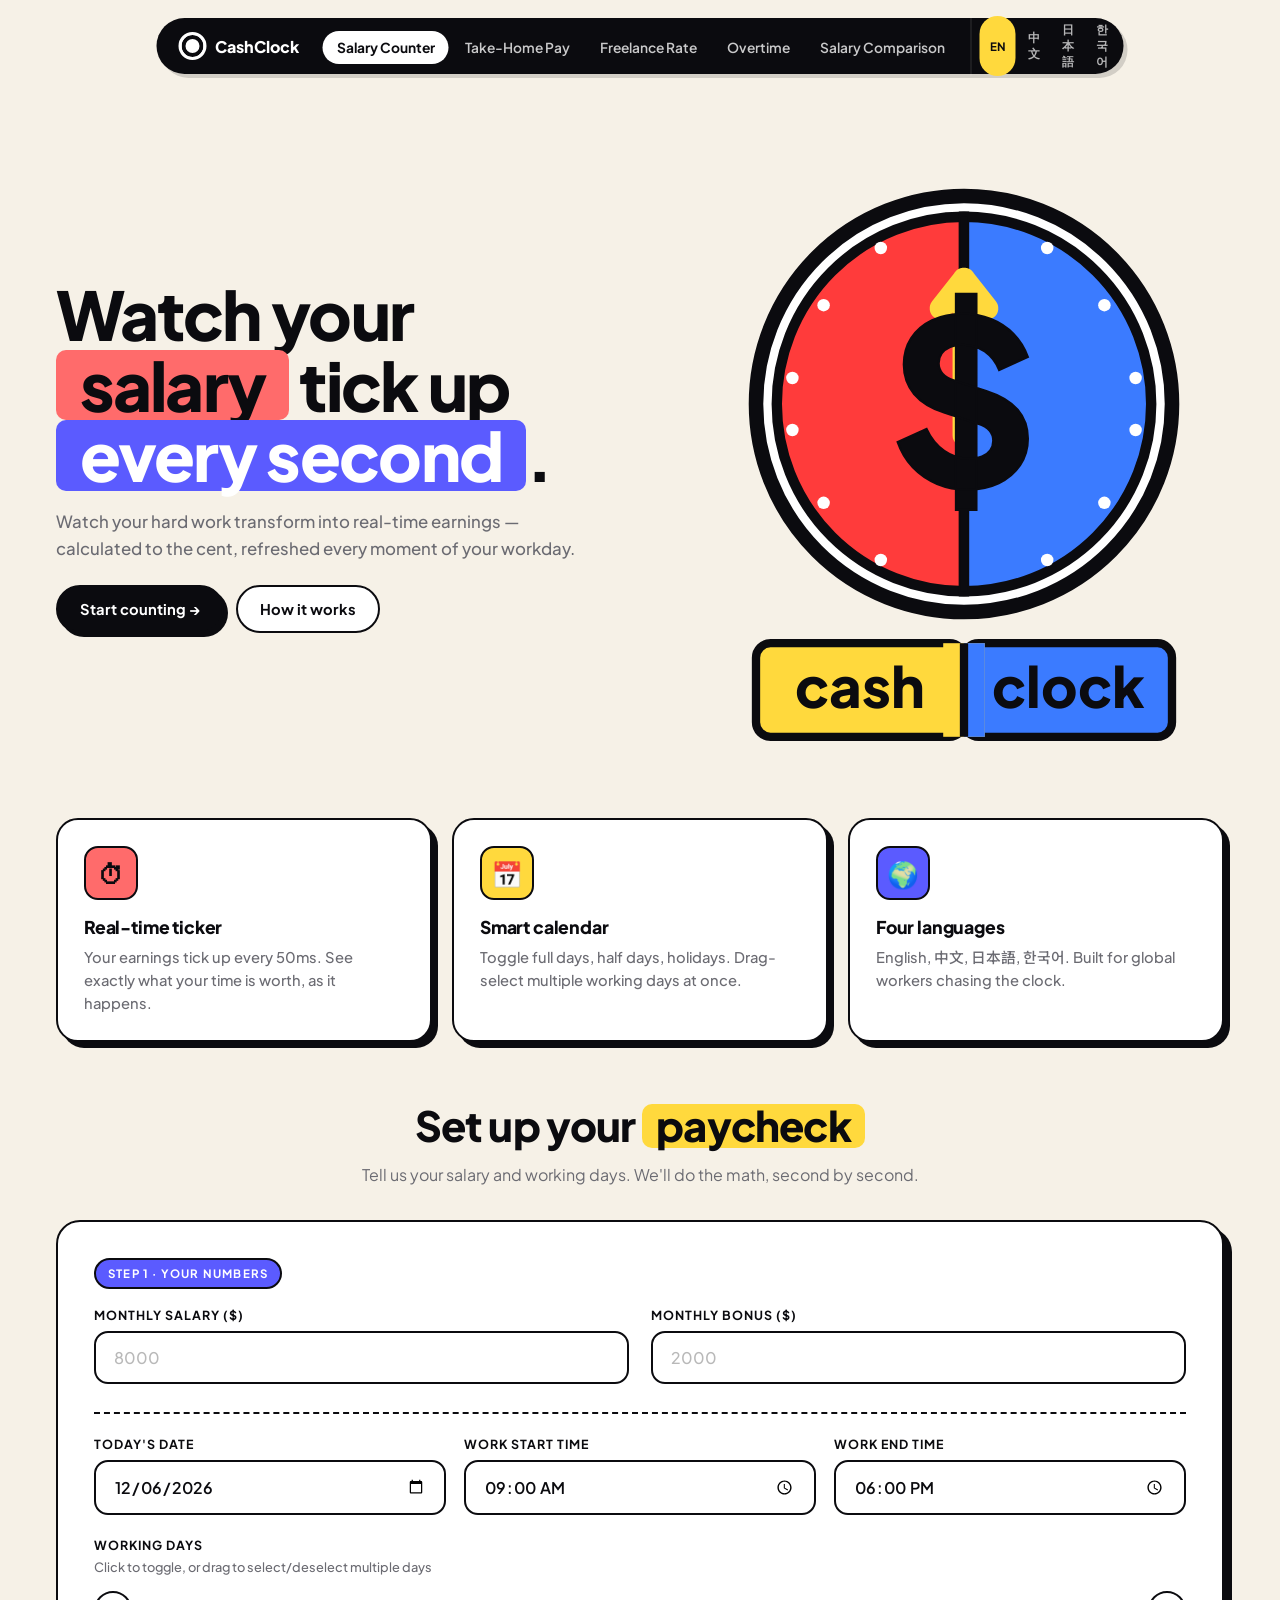
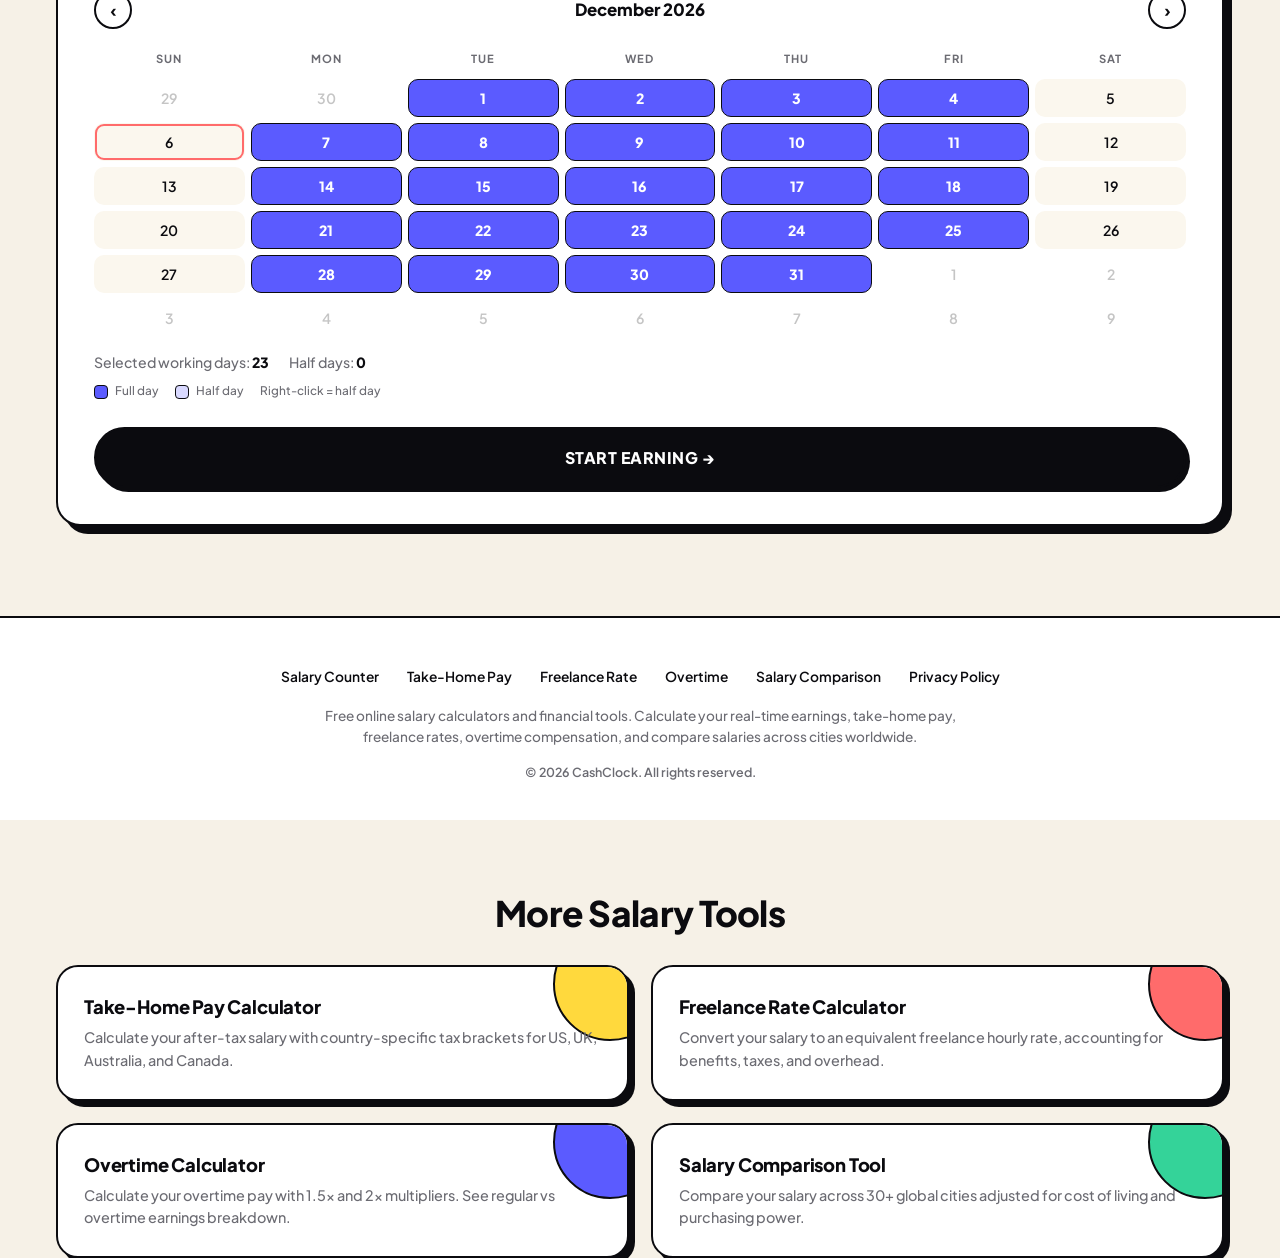
==== commit 31a1ced5: "Widen page layout to 1440px Increase max-width from 1100px to 1440px and bump side padding so the co" ====
--- a/index.html
+++ b/index.html
@@ -25,7 +25,7 @@
     <style>
         /* ===== Hero ===== */
         .container {
-            max-width: 1100px; margin: 0 auto; padding: 32px 24px 0;
+            max-width: 1440px; margin: 0 auto; padding: 32px 56px 0;
             position: relative; z-index: 10;
         }
 
@@ -1272,7 +1272,7 @@
         renderCalendar();
     </script>
 
-    <div class="more-tools" style="max-width: 1100px; margin: 70px auto 0; padding: 0 24px; position: relative; z-index: 10;">
+    <div class="more-tools" style="max-width: 1440px; margin: 70px auto 0; padding: 0 56px; position: relative; z-index: 10;">
         <h2 data-i18n="more_tools">
             More <span class="hl hl-blue">salary tools</span>
         </h2>
--- a/css/shared.css
+++ b/css/shared.css
@@ -197,9 +197,9 @@
 
 /* ====== PAGE LAYOUT ====== */
 .page-container {
-    max-width: 1100px;
+    max-width: 1440px;
     margin: 0 auto;
-    padding: 40px 24px;
+    padding: 40px 56px;
     position: relative;
     z-index: 10;
 }
@@ -588,6 +588,7 @@
 /* ====== RESPONSIVE ====== */
 @media (max-width: 880px) {
     :root { --nav-height: 72px; }
+    .page-container { padding: 32px 20px; }
 
     .site-nav { padding: 6px 8px 6px 16px; gap: 4px; }
     .nav-brand { margin-right: 6px; font-size: 0.92rem; }
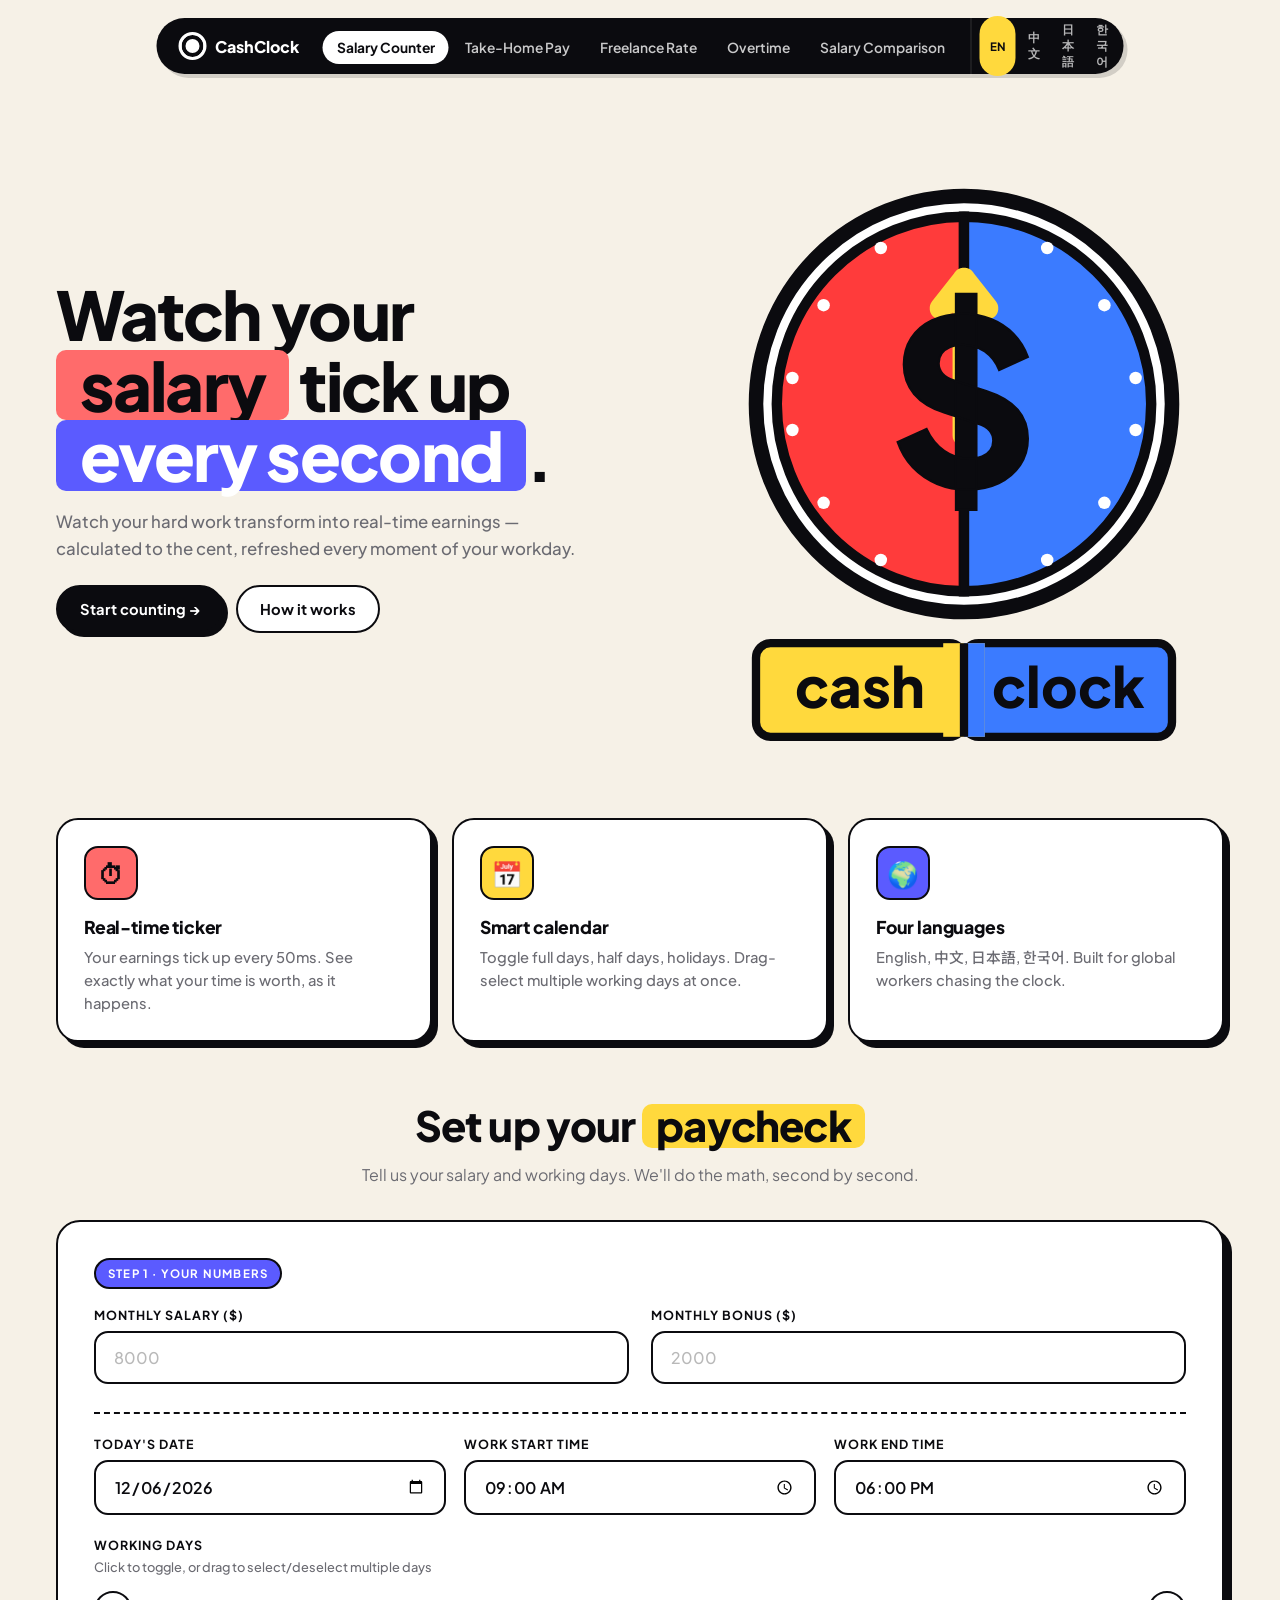
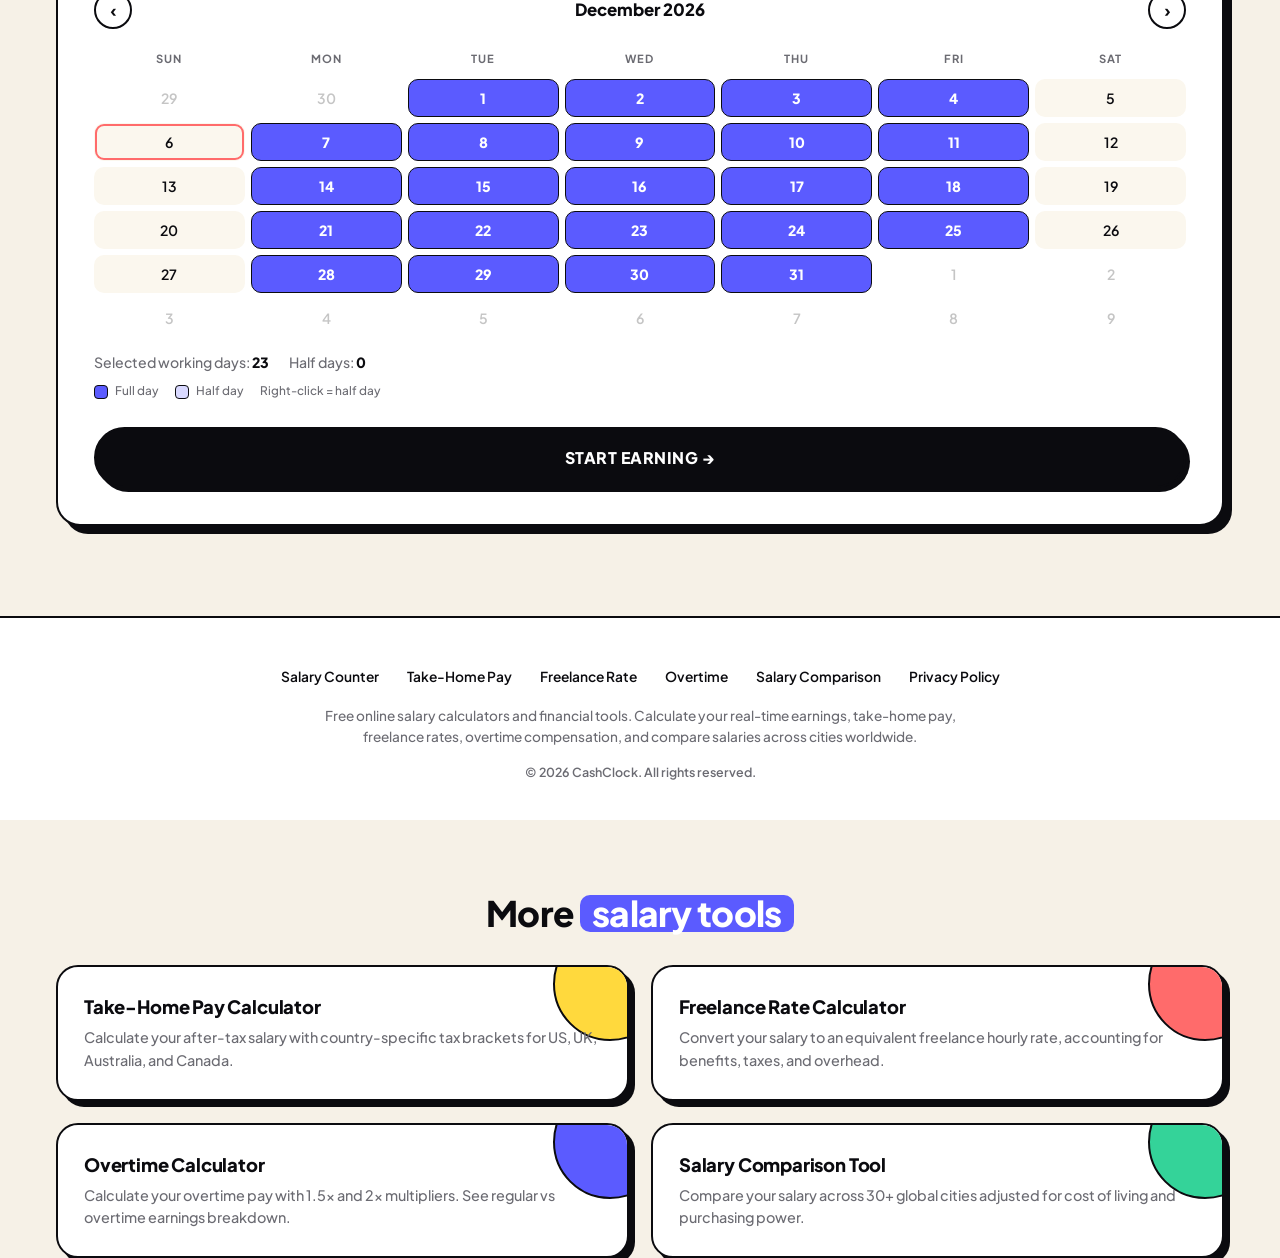
==== commit 35b08ddc: "Add missing translations for hero, features, and section headings Split highlighted-word headlines i" ====
--- a/index.html
+++ b/index.html
@@ -543,13 +543,15 @@
         <section class="hero">
             <div>
                 <h1>
-                    Watch your <span class="hl hl-pink">salary</span>
-                    tick up <span class="hl hl-blue">every second</span>.
+                    <span data-i18n="hero_watch">Watch your</span>
+                    <span class="hl hl-pink" data-i18n="hero_salary">salary</span>
+                    <span data-i18n="hero_tick">tick up</span>
+                    <span class="hl hl-blue" data-i18n="hero_every">every second</span><span data-i18n="hero_dot">.</span>
                 </h1>
                 <p class="sub" data-i18n="subtitle">Watch your hard work transform into real-time earnings — calculated to the cent, refreshed every moment of your workday.</p>
                 <div class="hero-ctas">
-                    <a href="#calculator" class="btn-primary">Start counting →</a>
-                    <a href="#features" class="btn-outline">How it works</a>
+                    <a href="#calculator" class="btn-primary" data-i18n="cta_start">Start counting →</a>
+                    <a href="#features" class="btn-outline" data-i18n="cta_how">How it works</a>
                 </div>
             </div>
             <div class="hero-art" aria-hidden="true">
@@ -601,29 +603,30 @@
         <section id="features" class="features">
             <div class="feature-card">
                 <div class="feature-icon">⏱</div>
-                <h3>Real-time ticker</h3>
-                <p>Your earnings tick up every 50ms. See exactly what your time is worth, as it happens.</p>
+                <h3 data-i18n="feat1_title">Real-time ticker</h3>
+                <p data-i18n="feat1_desc">Your earnings tick up every 50ms. See exactly what your time is worth, as it happens.</p>
             </div>
             <div class="feature-card">
                 <div class="feature-icon">📅</div>
-                <h3>Smart calendar</h3>
-                <p>Toggle full days, half days, holidays. Drag-select multiple working days at once.</p>
+                <h3 data-i18n="feat2_title">Smart calendar</h3>
+                <p data-i18n="feat2_desc">Toggle full days, half days, holidays. Drag-select multiple working days at once.</p>
             </div>
             <div class="feature-card">
                 <div class="feature-icon">🌍</div>
-                <h3>Four languages</h3>
-                <p>English, 中文, 日本語, 한국어. Built for global workers chasing the clock.</p>
+                <h3 data-i18n="feat3_title">Four languages</h3>
+                <p data-i18n="feat3_desc">English, 中文, 日本語, 한국어. Built for global workers chasing the clock.</p>
             </div>
         </section>
 
         <!-- CALCULATOR -->
         <h2 class="section-title" id="calculator">
-            Set up your <span class="hl hl-yellow">paycheck</span>
+            <span data-i18n="setup_set">Set up your</span>
+            <span class="hl hl-yellow" data-i18n="setup_paycheck">paycheck</span>
         </h2>
-        <p class="section-lede">Tell us your salary and working days. We'll do the math, second by second.</p>
+        <p class="section-lede" data-i18n="setup_lede">Tell us your salary and working days. We'll do the math, second by second.</p>
 
         <div class="input-section" id="inputSection">
-            <span class="card-eyebrow">Step 1 · Your numbers</span>
+            <span class="card-eyebrow" data-i18n="step1_eyebrow">Step 1 · Your numbers</span>
             <div class="input-grid">
                 <div class="input-group">
                     <label data-i18n="monthly_salary">Monthly Salary ($)</label>
@@ -721,6 +724,25 @@
             en: {
                 title: "SALARY BY SECOND",
                 subtitle: "Watch your hard work transform into real-time earnings — calculated to the cent, refreshed every moment of your workday.",
+                hero_watch: "Watch your",
+                hero_salary: "salary",
+                hero_tick: "tick up",
+                hero_every: "every second",
+                hero_dot: ".",
+                cta_start: "Start counting →",
+                cta_how: "How it works",
+                feat1_title: "Real-time ticker",
+                feat1_desc: "Your earnings tick up every 50ms. See exactly what your time is worth, as it happens.",
+                feat2_title: "Smart calendar",
+                feat2_desc: "Toggle full days, half days, holidays. Drag-select multiple working days at once.",
+                feat3_title: "Four languages",
+                feat3_desc: "English, 中文, 日本語, 한국어. Built for global workers chasing the clock.",
+                setup_set: "Set up your",
+                setup_paycheck: "paycheck",
+                setup_lede: "Tell us your salary and working days. We'll do the math, second by second.",
+                step1_eyebrow: "Step 1 · Your numbers",
+                more_more: "More",
+                more_salary_tools: "salary tools",
                 monthly_salary: "Monthly Salary ($)",
                 monthly_bonus: "Monthly Bonus ($)",
                 todays_date: "Today's Date",
@@ -767,7 +789,26 @@
             },
             zh: {
                 title: "每秒薪资",
-                subtitle: "看着你的努力实时转化为收入",
+                subtitle: "看着你的努力实时转化为收入 —— 精确到分，工作日的每一刻都在刷新。",
+                hero_watch: "看着你的",
+                hero_salary: "薪水",
+                hero_tick: "每",
+                hero_every: "一秒",
+                hero_dot: "都在跳动。",
+                cta_start: "开始计算 →",
+                cta_how: "如何使用",
+                feat1_title: "实时计数",
+                feat1_desc: "你的收入每 50 毫秒更新一次，让你清楚地看到时间的真实价值。",
+                feat2_title: "智能日历",
+                feat2_desc: "切换全天、半天、节假日，支持拖动选择多个工作日。",
+                feat3_title: "四种语言",
+                feat3_desc: "English、中文、日本語、한국어。专为追赶时钟的全球打工人打造。",
+                setup_set: "设置你的",
+                setup_paycheck: "工资",
+                setup_lede: "告诉我们你的薪资和工作日，我们来为你逐秒计算。",
+                step1_eyebrow: "第一步 · 你的数字",
+                more_more: "更多",
+                more_salary_tools: "薪资工具",
                 monthly_salary: "月薪 ($)",
                 monthly_bonus: "月奖金 ($)",
                 todays_date: "今天日期",
@@ -814,7 +855,26 @@
             },
             ja: {
                 title: "秒給",
-                subtitle: "あなたの努力がリアルタイムで収入になる",
+                subtitle: "あなたの努力がリアルタイムで収入に — 1セント単位で計算し、勤務時間中ずっと更新します。",
+                hero_watch: "あなたの",
+                hero_salary: "給料",
+                hero_tick: "が刻む",
+                hero_every: "一秒一秒",
+                hero_dot: "。",
+                cta_start: "計算を始める →",
+                cta_how: "使い方",
+                feat1_title: "リアルタイム加算",
+                feat1_desc: "収入は 50ms ごとに更新。あなたの時間の価値がリアルに見えます。",
+                feat2_title: "スマートカレンダー",
+                feat2_desc: "全日・半日・祝日を切り替え。複数の勤務日もドラッグでまとめて選択。",
+                feat3_title: "4言語対応",
+                feat3_desc: "English、中文、日本語、한국어。時間を追う世界中の働く人へ。",
+                setup_set: "あなたの",
+                setup_paycheck: "給与",
+                setup_lede: "給与と勤務日を教えてください。秒単位で計算します。",
+                step1_eyebrow: "ステップ 1 · 数字を入力",
+                more_more: "その他の",
+                more_salary_tools: "給与ツール",
                 monthly_salary: "月給 ($)",
                 monthly_bonus: "月ボーナス ($)",
                 todays_date: "今日の日付",
@@ -861,7 +921,26 @@
             },
             ko: {
                 title: "초봉계산기",
-                subtitle: "당신의 노력이 실시간으로 수입이 되는 것을 확인하세요",
+                subtitle: "당신의 노력이 실시간으로 수입이 되는 것을 확인하세요 — 센트 단위로 계산되고, 근무시간 내내 갱신됩니다.",
+                hero_watch: "당신의",
+                hero_salary: "월급이",
+                hero_tick: "초마다",
+                hero_every: "올라가는",
+                hero_dot: " 모습을 보세요.",
+                cta_start: "계산 시작 →",
+                cta_how: "사용 방법",
+                feat1_title: "실시간 카운터",
+                feat1_desc: "수입이 50ms마다 갱신됩니다. 당신의 시간이 얼마나 값진지 즉시 확인하세요.",
+                feat2_title: "스마트 캘린더",
+                feat2_desc: "전일, 반일, 공휴일을 전환하고, 여러 근무일을 드래그로 한 번에 선택하세요.",
+                feat3_title: "4개 언어 지원",
+                feat3_desc: "English, 中文, 日本語, 한국어. 시간을 좇는 전 세계 직장인을 위해.",
+                setup_set: "당신의",
+                setup_paycheck: "급여",
+                setup_lede: "월급과 근무일을 알려주세요. 초 단위로 계산해 드립니다.",
+                step1_eyebrow: "1단계 · 숫자 입력",
+                more_more: "더 많은",
+                more_salary_tools: "급여 도구",
                 monthly_salary: "월급 ($)",
                 monthly_bonus: "월 보너스 ($)",
                 todays_date: "오늘 날짜",
@@ -1273,8 +1352,9 @@
     </script>
 
     <div class="more-tools" style="max-width: 1440px; margin: 70px auto 0; padding: 0 56px; position: relative; z-index: 10;">
-        <h2 data-i18n="more_tools">
-            More <span class="hl hl-blue">salary tools</span>
+        <h2>
+            <span data-i18n="more_more">More</span>
+            <span class="hl hl-blue" data-i18n="more_salary_tools">salary tools</span>
         </h2>
         <div class="tools-grid">
             <a href="/take-home-pay/" class="tool-card">
